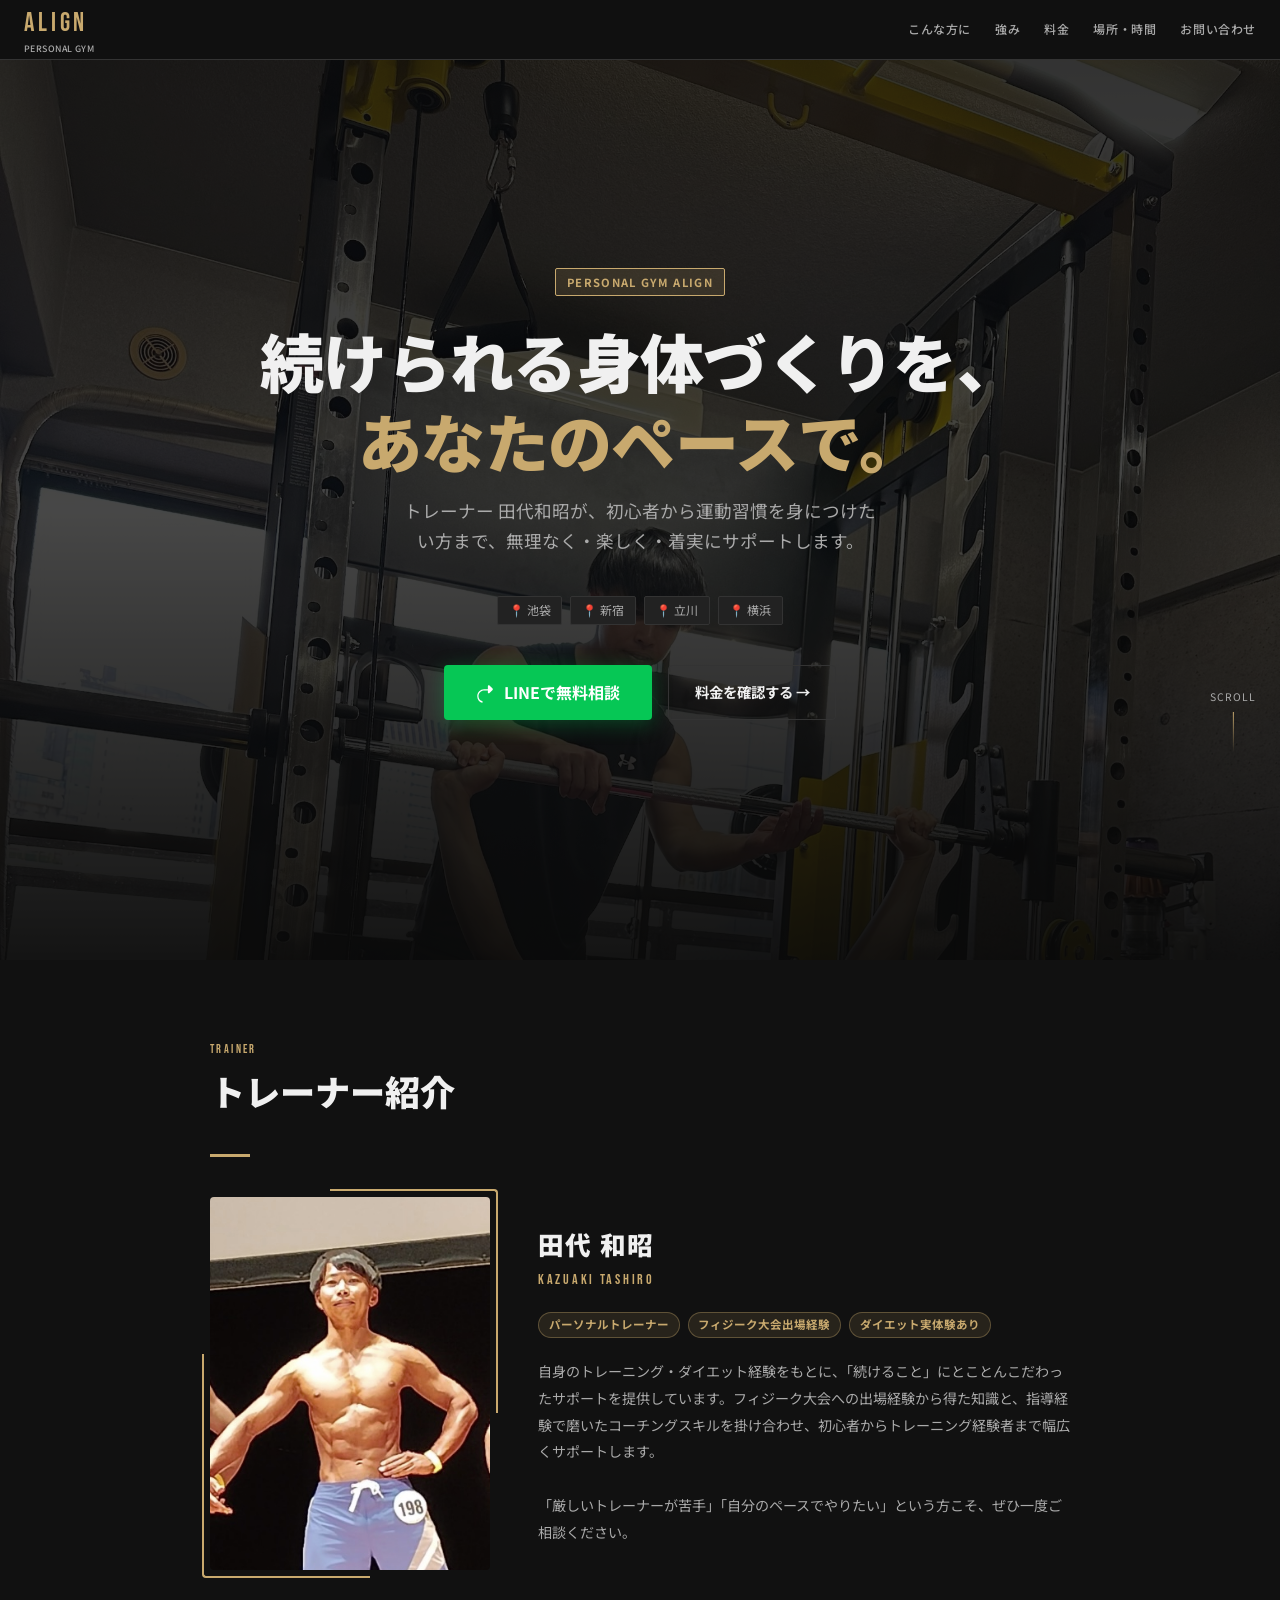
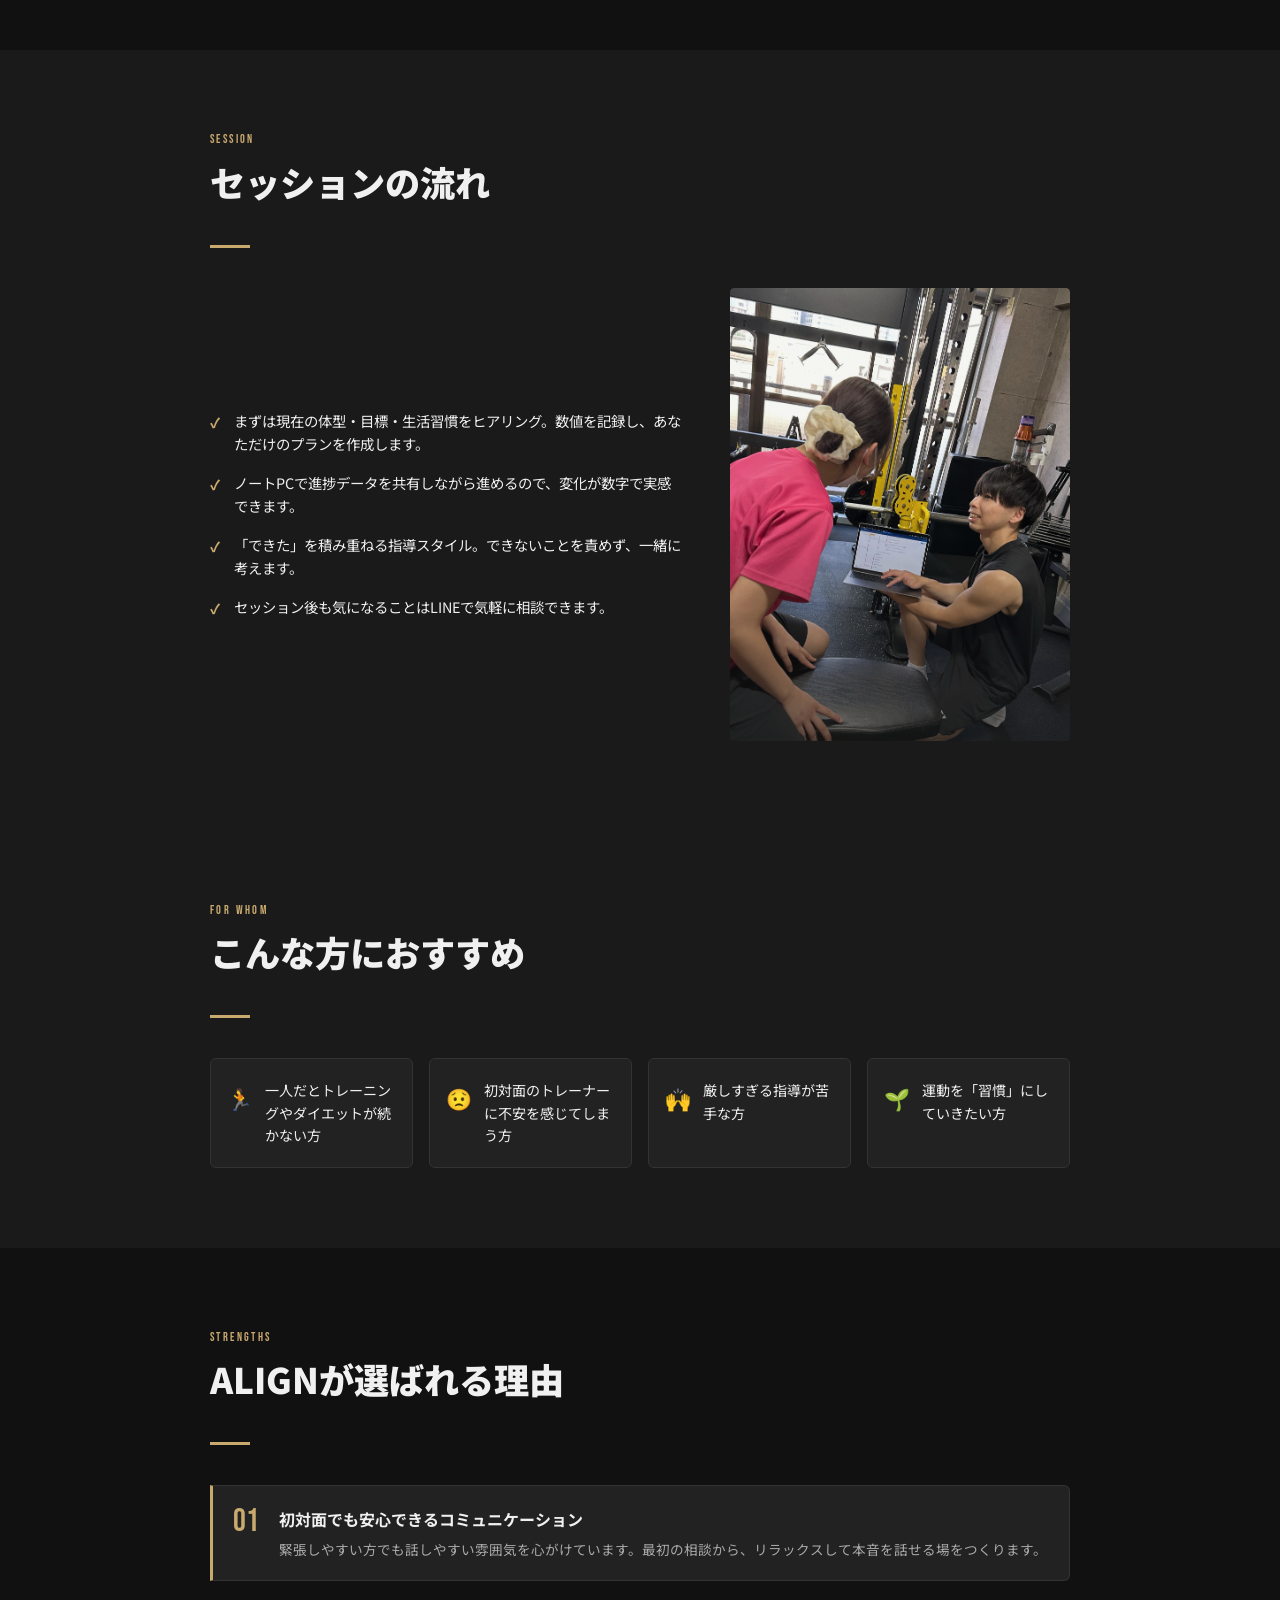
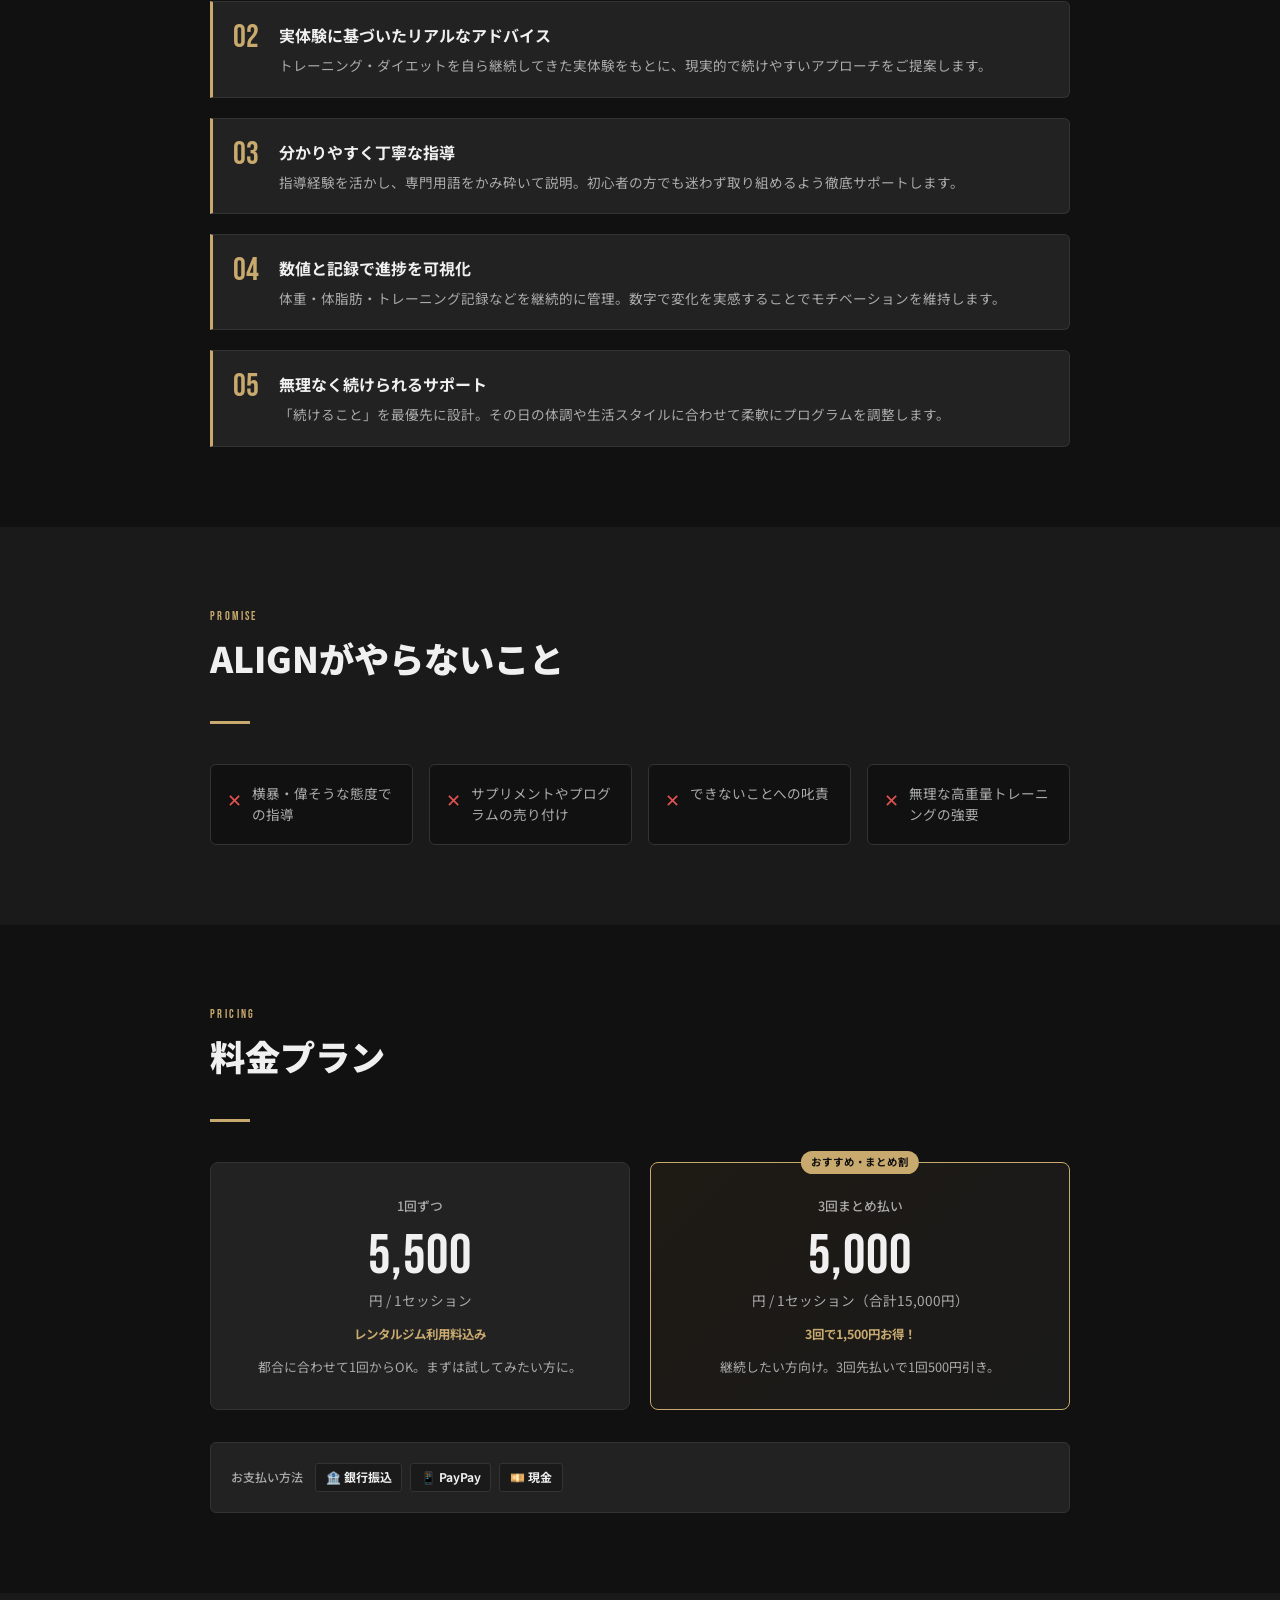
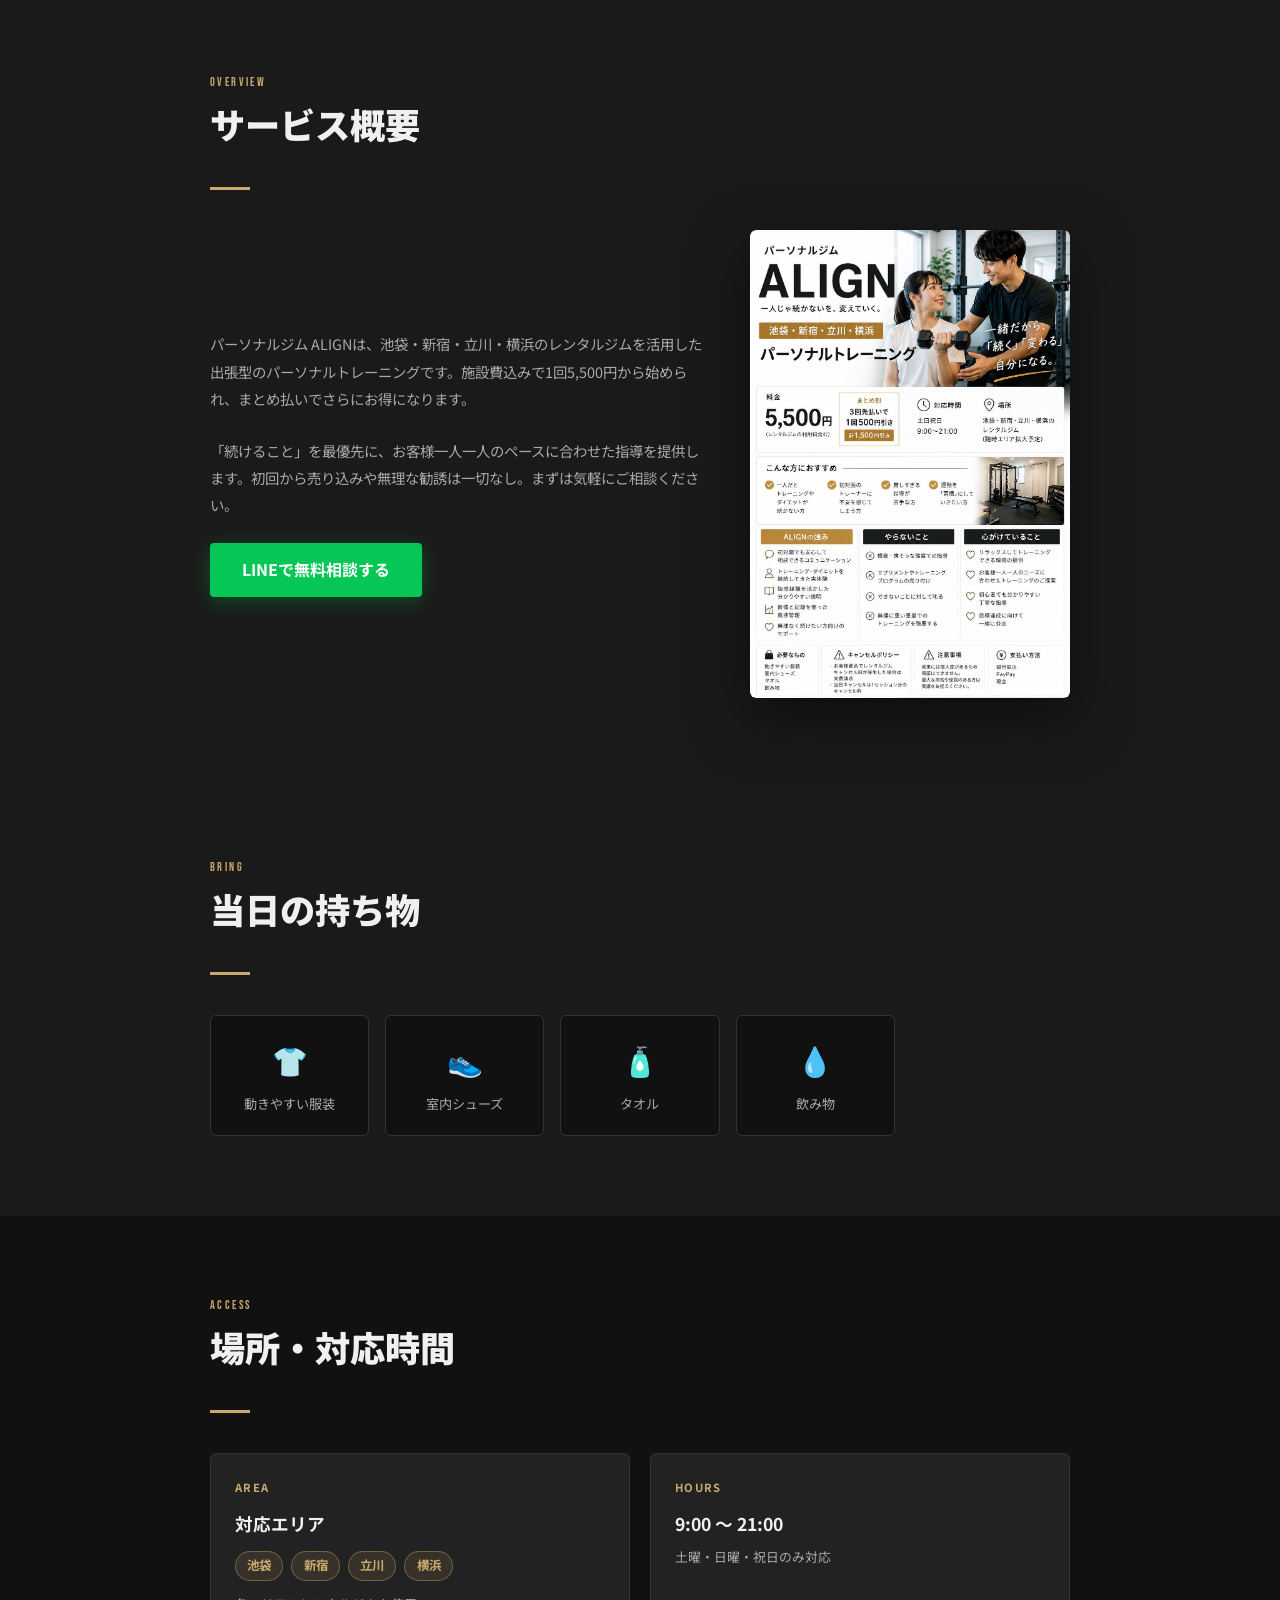
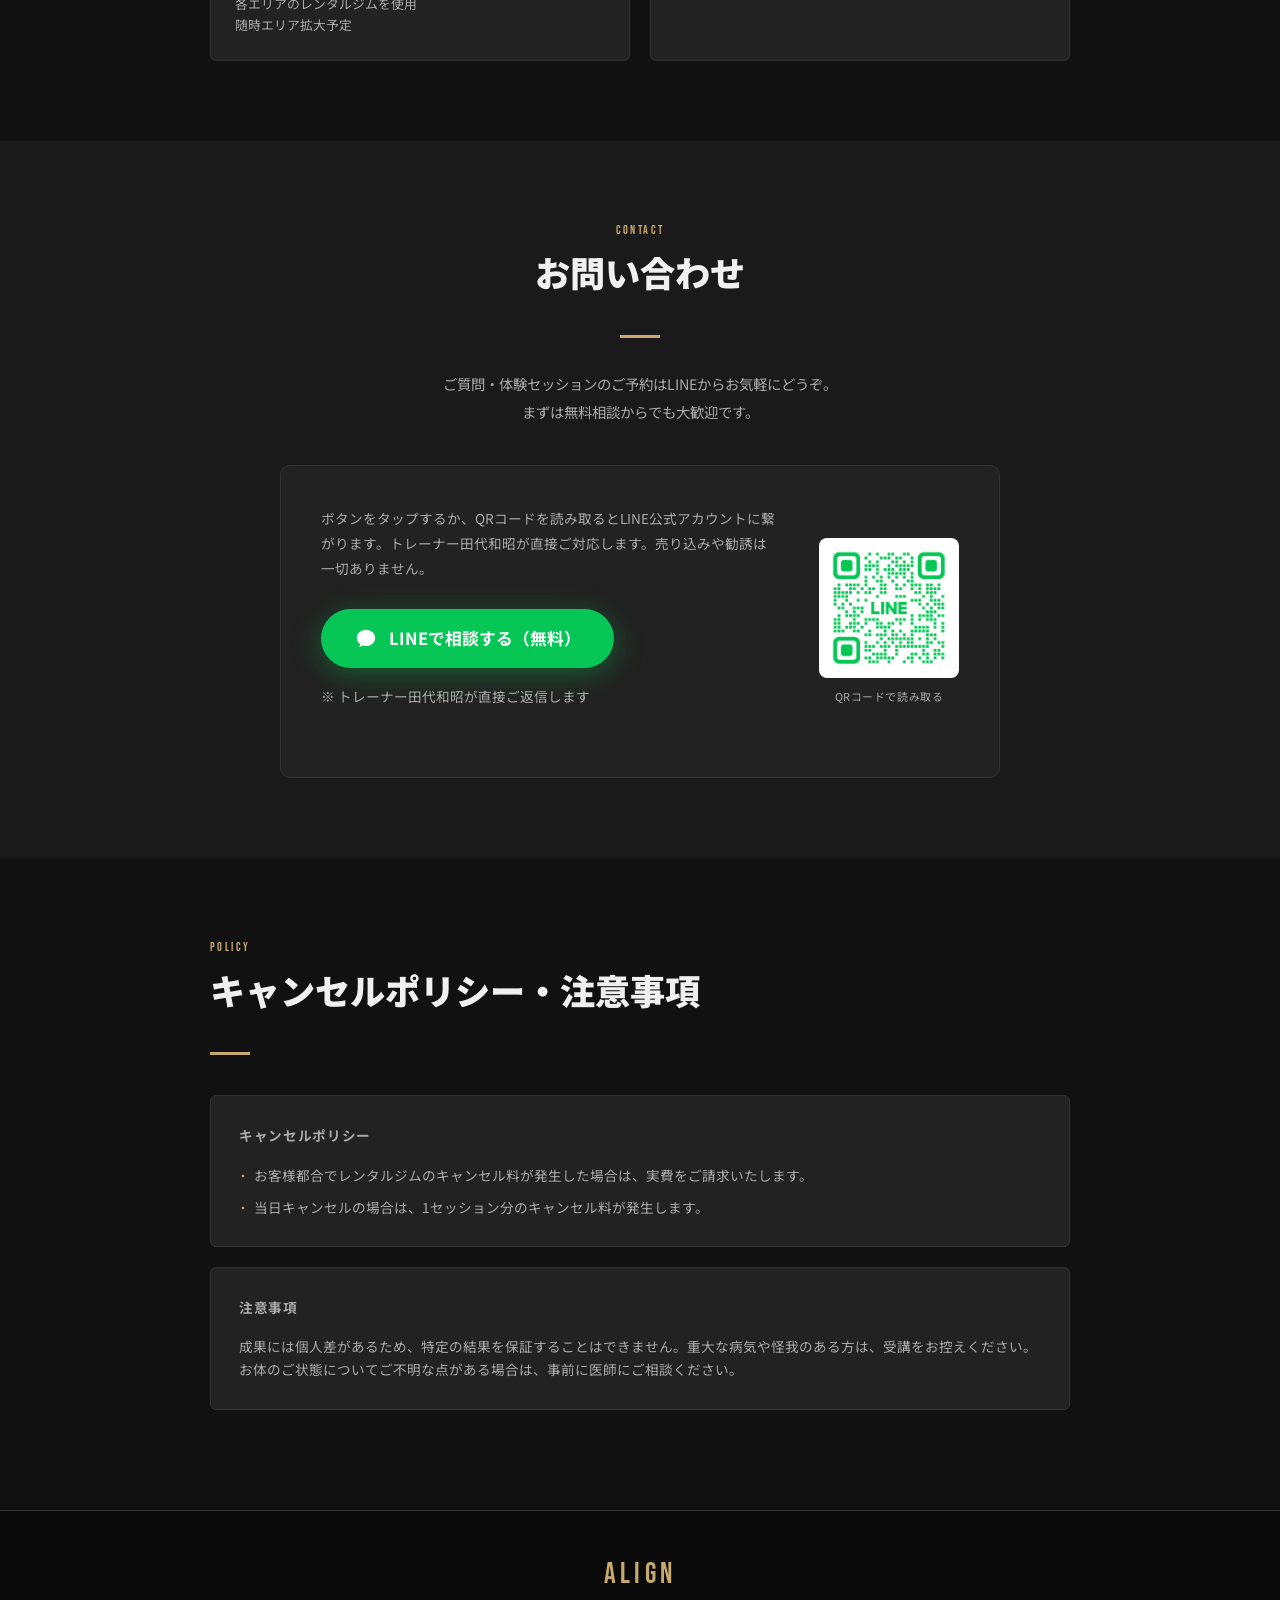
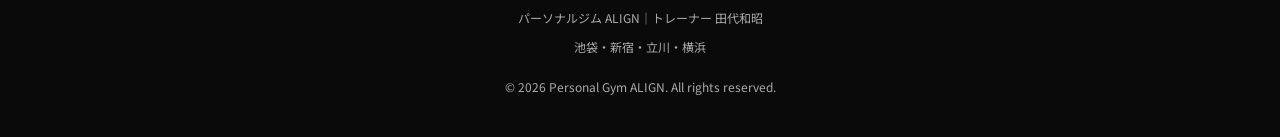
==== index.html @ e08c6493 "Rebuild as ALIGN personal gym homepage with photos and LINE integration - Replace HealthTracker app " ====
<!DOCTYPE html>
<html lang="ja">
<head>
  <meta charset="UTF-8">
  <meta name="viewport" content="width=device-width, initial-scale=1.0">
  <meta name="description" content="パーソナルジム ALIGN｜池袋・新宿・立川・横浜のパーソナルトレーニング。1回5,500円（レンタルジム利用料込み）。土日祝日9:00〜21:00対応。">
  <meta name="theme-color" content="#111111">
  <title>パーソナルジム ALIGN | 田代和昭 パーソナルトレーニング</title>
  <link rel="manifest" href="manifest.json">
  <link rel="apple-touch-icon" href="icon-192.png">
  <link rel="preconnect" href="https://fonts.googleapis.com">
  <link rel="preconnect" href="https://fonts.gstatic.com" crossorigin>
  <link href="https://fonts.googleapis.com/css2?family=Noto+Sans+JP:wght@400;500;700;900&family=Bebas+Neue&display=swap" rel="stylesheet">
  <style>
    *, *::before, *::after { box-sizing: border-box; margin: 0; padding: 0; }

    :root {
      --bg: #111111;
      --bg2: #1a1a1a;
      --bg3: #222222;
      --border: #333333;
      --accent: #c8a96e;
      --accent2: #e8c88e;
      --text: #f0f0f0;
      --text2: #aaaaaa;
      --red: #e05252;
    }

    html { scroll-behavior: smooth; }

    body {
      font-family: 'Noto Sans JP', sans-serif;
      background: var(--bg);
      color: var(--text);
      line-height: 1.7;
      overflow-x: hidden;
    }

    /* ── HEADER ── */
    header {
      position: sticky;
      top: 0;
      z-index: 100;
      background: rgba(17,17,17,0.95);
      backdrop-filter: blur(8px);
      border-bottom: 1px solid var(--border);
      padding: 0 1.5rem;
      display: flex;
      align-items: center;
      justify-content: space-between;
      height: 60px;
    }

    .logo {
      font-family: 'Bebas Neue', sans-serif;
      font-size: 1.6rem;
      letter-spacing: 0.15em;
      color: var(--accent);
    }

    .logo span {
      font-family: 'Noto Sans JP', sans-serif;
      font-size: 0.55rem;
      font-weight: 500;
      letter-spacing: 0.05em;
      color: var(--text2);
      display: block;
      margin-top: -4px;
    }

    nav { display: flex; gap: 1.5rem; }

    nav a {
      color: var(--text2);
      text-decoration: none;
      font-size: 0.75rem;
      font-weight: 500;
      letter-spacing: 0.05em;
      transition: color 0.2s;
    }

    nav a:hover { color: var(--accent); }

    @media (max-width: 600px) { nav { display: none; } }

    /* ── HERO ── */
    .hero {
      min-height: 100svh;
      display: flex;
      flex-direction: column;
      justify-content: center;
      align-items: center;
      text-align: center;
      padding: 6rem 1.5rem 4rem;
      position: relative;
      overflow: hidden;
      background-color: #0a0a0a;
    }

    .hero-bg {
      position: absolute;
      inset: 0;
      background-image: url('./画像素材/IMG_7895.JPG');
      background-size: cover;
      background-position: center 30%;
      opacity: 0.28;
      z-index: 0;
    }

    .hero-bg::after {
      content: '';
      position: absolute;
      inset: 0;
      background: linear-gradient(to bottom, rgba(10,10,10,0.4) 0%, rgba(10,10,10,0.1) 50%, rgba(10,10,10,0.85) 100%);
    }

    .hero > *:not(.hero-bg) { position: relative; z-index: 1; }

    .hero-badge {
      display: inline-block;
      background: rgba(200,169,110,0.15);
      border: 1px solid var(--accent);
      color: var(--accent);
      font-size: 0.7rem;
      font-weight: 700;
      letter-spacing: 0.12em;
      padding: 0.3em 1em;
      border-radius: 2px;
      margin-bottom: 1.5rem;
    }

    .hero h1 {
      font-size: clamp(2rem, 7vw, 4rem);
      font-weight: 900;
      line-height: 1.25;
      margin-bottom: 1rem;
      letter-spacing: -0.01em;
    }

    .hero h1 em {
      font-style: normal;
      color: var(--accent);
    }

    .hero-sub {
      font-size: clamp(0.9rem, 2.5vw, 1.1rem);
      color: var(--text2);
      max-width: 480px;
      margin-bottom: 2.5rem;
    }

    .area-tags {
      display: flex;
      flex-wrap: wrap;
      gap: 0.5rem;
      justify-content: center;
      margin-bottom: 2.5rem;
    }

    .area-tag {
      background: var(--bg3);
      border: 1px solid var(--border);
      color: var(--text2);
      font-size: 0.75rem;
      padding: 0.3em 0.9em;
      border-radius: 2px;
    }

    .cta-group {
      display: flex;
      flex-wrap: wrap;
      gap: 1rem;
      justify-content: center;
    }

    .btn-primary {
      display: inline-flex;
      align-items: center;
      gap: 0.5rem;
      background: #06C755;
      color: #fff;
      font-weight: 700;
      font-size: 1rem;
      padding: 0.85em 2em;
      border-radius: 4px;
      text-decoration: none;
      transition: opacity 0.2s, transform 0.15s;
      box-shadow: 0 4px 20px rgba(6,199,85,0.3);
    }

    .btn-primary:hover { opacity: 0.88; transform: translateY(-2px); }

    .btn-secondary {
      display: inline-flex;
      align-items: center;
      gap: 0.5rem;
      background: transparent;
      color: var(--text);
      font-weight: 700;
      font-size: 0.9rem;
      padding: 0.85em 1.8em;
      border-radius: 4px;
      text-decoration: none;
      border: 1px solid var(--border);
      transition: border-color 0.2s, color 0.2s;
    }

    .btn-secondary:hover { border-color: var(--accent); color: var(--accent); }

    .scroll-hint {
      position: absolute;
      bottom: 2rem;
      left: 50%;
      transform: translateX(-50%);
      display: flex;
      flex-direction: column;
      align-items: center;
      gap: 0.4rem;
      color: var(--text2);
      font-size: 0.65rem;
      letter-spacing: 0.1em;
      animation: bounce 2s infinite;
    }

    .scroll-hint::after {
      content: '';
      width: 1px;
      height: 40px;
      background: linear-gradient(to bottom, var(--accent), transparent);
    }

    @keyframes bounce {
      0%, 100% { transform: translateX(-50%) translateY(0); }
      50% { transform: translateX(-50%) translateY(6px); }
    }

    /* ── TRAINER ── */
    .trainer-section { background: var(--bg); }

    .trainer-inner {
      display: grid;
      grid-template-columns: 280px 1fr;
      gap: 3rem;
      align-items: center;
    }

    @media (max-width: 680px) {
      .trainer-inner { grid-template-columns: 1fr; gap: 2rem; }
    }

    .trainer-photo-wrap {
      position: relative;
      flex-shrink: 0;
    }

    .trainer-photo {
      width: 100%;
      aspect-ratio: 3/4;
      object-fit: cover;
      object-position: center top;
      border-radius: 4px;
      display: block;
      filter: grayscale(20%);
    }

    .trainer-photo-wrap::before {
      content: '';
      position: absolute;
      inset: -8px -8px auto auto;
      width: 60%;
      height: 60%;
      border-top: 2px solid var(--accent);
      border-right: 2px solid var(--accent);
      border-radius: 0 4px 0 0;
      z-index: 1;
      pointer-events: none;
    }

    .trainer-photo-wrap::after {
      content: '';
      position: absolute;
      inset: auto auto -8px -8px;
      width: 60%;
      height: 60%;
      border-bottom: 2px solid var(--accent);
      border-left: 2px solid var(--accent);
      border-radius: 0 0 0 4px;
      z-index: 1;
      pointer-events: none;
    }

    .trainer-name-block {
      margin-bottom: 1.25rem;
    }

    .trainer-name {
      font-size: 1.6rem;
      font-weight: 900;
      letter-spacing: 0.05em;
    }

    .trainer-name-en {
      font-family: 'Bebas Neue', sans-serif;
      font-size: 0.85rem;
      letter-spacing: 0.2em;
      color: var(--accent);
      margin-top: 0.2rem;
    }

    .trainer-tags {
      display: flex;
      flex-wrap: wrap;
      gap: 0.5rem;
      margin: 1rem 0 1.25rem;
    }

    .trainer-tag {
      background: rgba(200,169,110,0.12);
      border: 1px solid rgba(200,169,110,0.35);
      color: var(--accent);
      font-size: 0.72rem;
      font-weight: 700;
      padding: 0.2em 0.85em;
      border-radius: 20px;
    }

    .trainer-bio {
      font-size: 0.88rem;
      color: var(--text2);
      line-height: 1.9;
    }

    /* ── SERVICE SCENE ── */
    .service-scene { background: var(--bg2); }

    .scene-inner {
      display: grid;
      grid-template-columns: 1fr 340px;
      gap: 3rem;
      align-items: center;
    }

    @media (max-width: 680px) {
      .scene-inner { grid-template-columns: 1fr; }
      .scene-img-wrap { order: -1; }
    }

    .scene-img-wrap {
      position: relative;
      border-radius: 4px;
      overflow: hidden;
    }

    .scene-img {
      width: 100%;
      aspect-ratio: 3/4;
      object-fit: cover;
      object-position: center;
      display: block;
      border-radius: 4px;
      filter: grayscale(10%);
    }

    .scene-img-wrap::after {
      content: '';
      position: absolute;
      inset: 0;
      background: linear-gradient(to top, rgba(26,26,26,0.6) 0%, transparent 50%);
      pointer-events: none;
    }

    .scene-feature-list {
      list-style: none;
      display: flex;
      flex-direction: column;
      gap: 1rem;
    }

    .scene-feature-list li {
      display: flex;
      align-items: flex-start;
      gap: 0.85rem;
      font-size: 0.9rem;
      line-height: 1.6;
    }

    .scene-feature-list li::before {
      content: '✓';
      color: var(--accent);
      font-weight: 900;
      font-size: 0.85rem;
      margin-top: 3px;
      flex-shrink: 0;
    }

    /* ── SECTIONS ── */
    section { padding: 5rem 1.5rem; }

    .container { max-width: 860px; margin: 0 auto; }

    .section-label {
      font-family: 'Bebas Neue', sans-serif;
      font-size: 0.75rem;
      letter-spacing: 0.2em;
      color: var(--accent);
      margin-bottom: 0.5rem;
    }

    .section-title {
      font-size: clamp(1.5rem, 5vw, 2.2rem);
      font-weight: 900;
      margin-bottom: 2.5rem;
      line-height: 1.3;
    }

    .divider {
      width: 40px;
      height: 3px;
      background: var(--accent);
      margin: 0.75rem 0 2.5rem;
    }

    /* ── FOR WHOM ── */
    .for-whom { background: var(--bg2); }

    .card-grid {
      display: grid;
      grid-template-columns: repeat(auto-fill, minmax(200px, 1fr));
      gap: 1rem;
    }

    .card {
      background: var(--bg3);
      border: 1px solid var(--border);
      border-radius: 6px;
      padding: 1.25rem 1.25rem 1.25rem 1rem;
      display: flex;
      align-items: flex-start;
      gap: 0.75rem;
      transition: border-color 0.2s;
    }

    .card:hover { border-color: var(--accent); }

    .card-icon {
      font-size: 1.3rem;
      flex-shrink: 0;
      margin-top: 2px;
    }

    .card p {
      font-size: 0.88rem;
      line-height: 1.6;
      color: var(--text);
    }

    /* ── STRENGTHS ── */
    .strengths { background: var(--bg); }

    .strength-list {
      display: flex;
      flex-direction: column;
      gap: 1.25rem;
    }

    .strength-item {
      display: grid;
      grid-template-columns: auto 1fr;
      gap: 1rem 1.25rem;
      align-items: start;
      background: var(--bg3);
      border: 1px solid var(--border);
      border-left: 3px solid var(--accent);
      border-radius: 0 6px 6px 0;
      padding: 1.25rem;
    }

    .strength-num {
      font-family: 'Bebas Neue', sans-serif;
      font-size: 2rem;
      color: var(--accent);
      line-height: 1;
    }

    .strength-body h3 {
      font-size: 1rem;
      font-weight: 700;
      margin-bottom: 0.3rem;
    }

    .strength-body p {
      font-size: 0.85rem;
      color: var(--text2);
      line-height: 1.65;
    }

    /* ── NO LIST ── */
    .no-list-section { background: var(--bg2); }

    .no-grid {
      display: grid;
      grid-template-columns: repeat(auto-fill, minmax(200px, 1fr));
      gap: 1rem;
    }

    .no-card {
      background: var(--bg);
      border: 1px solid var(--border);
      border-radius: 6px;
      padding: 1.1rem 1.1rem 1.1rem 1rem;
      display: flex;
      align-items: flex-start;
      gap: 0.6rem;
    }

    .no-icon {
      color: var(--red);
      font-size: 1.1rem;
      flex-shrink: 0;
      margin-top: 2px;
    }

    .no-card p { font-size: 0.85rem; color: var(--text2); line-height: 1.6; }

    /* ── PRICING ── */
    .pricing { background: var(--bg); }

    .price-cards {
      display: grid;
      grid-template-columns: repeat(auto-fit, minmax(260px, 1fr));
      gap: 1.25rem;
    }

    .price-card {
      background: var(--bg3);
      border: 1px solid var(--border);
      border-radius: 8px;
      padding: 2rem 1.75rem;
      text-align: center;
      position: relative;
      transition: border-color 0.2s;
    }

    .price-card:hover { border-color: var(--accent); }

    .price-card.featured {
      border-color: var(--accent);
      background: linear-gradient(135deg, #1e1a14 0%, #1a1a1a 100%);
    }

    .price-badge {
      position: absolute;
      top: -12px;
      left: 50%;
      transform: translateX(-50%);
      background: var(--accent);
      color: #111;
      font-size: 0.65rem;
      font-weight: 700;
      letter-spacing: 0.08em;
      padding: 0.25em 1em;
      border-radius: 20px;
      white-space: nowrap;
    }

    .price-label {
      font-size: 0.8rem;
      color: var(--text2);
      margin-bottom: 0.75rem;
      font-weight: 500;
    }

    .price-amount {
      font-family: 'Bebas Neue', sans-serif;
      font-size: 3.5rem;
      color: var(--text);
      line-height: 1;
      letter-spacing: 0.02em;
    }

    .price-unit {
      font-size: 0.85rem;
      color: var(--text2);
      margin-top: 0.25rem;
    }

    .price-note {
      font-size: 0.78rem;
      color: var(--accent);
      margin-top: 0.75rem;
      font-weight: 700;
    }

    .price-desc {
      font-size: 0.8rem;
      color: var(--text2);
      margin-top: 0.75rem;
      line-height: 1.6;
    }

    .payment-methods {
      margin-top: 2rem;
      padding: 1.25rem;
      background: var(--bg3);
      border: 1px solid var(--border);
      border-radius: 6px;
      display: flex;
      align-items: center;
      gap: 0.75rem;
      flex-wrap: wrap;
    }

    .payment-label {
      font-size: 0.75rem;
      color: var(--text2);
      font-weight: 500;
    }

    .payment-tags {
      display: flex;
      gap: 0.5rem;
      flex-wrap: wrap;
    }

    .payment-tag {
      background: var(--bg2);
      border: 1px solid var(--border);
      color: var(--text);
      font-size: 0.75rem;
      font-weight: 700;
      padding: 0.25em 0.8em;
      border-radius: 3px;
    }

    /* ── ITEMS NEEDED ── */
    .items-section { background: var(--bg2); }

    .items-grid {
      display: grid;
      grid-template-columns: repeat(auto-fill, minmax(140px, 1fr));
      gap: 1rem;
    }

    .item-card {
      background: var(--bg);
      border: 1px solid var(--border);
      border-radius: 6px;
      padding: 1.25rem;
      text-align: center;
    }

    .item-emoji { font-size: 1.8rem; margin-bottom: 0.5rem; }

    .item-name { font-size: 0.82rem; color: var(--text2); }

    /* ── SCHEDULE ── */
    .schedule { background: var(--bg); }

    .info-grid {
      display: grid;
      grid-template-columns: repeat(auto-fit, minmax(240px, 1fr));
      gap: 1.25rem;
    }

    .info-card {
      background: var(--bg3);
      border: 1px solid var(--border);
      border-radius: 6px;
      padding: 1.5rem;
    }

    .info-card-label {
      font-size: 0.7rem;
      font-weight: 700;
      letter-spacing: 0.12em;
      color: var(--accent);
      margin-bottom: 0.75rem;
    }

    .info-card-value {
      font-size: 1.1rem;
      font-weight: 700;
      margin-bottom: 0.4rem;
    }

    .info-card-sub {
      font-size: 0.8rem;
      color: var(--text2);
    }

    .area-list {
      display: flex;
      flex-wrap: wrap;
      gap: 0.5rem;
      margin-top: 0.75rem;
    }

    .area-pill {
      background: rgba(200,169,110,0.12);
      border: 1px solid rgba(200,169,110,0.4);
      color: var(--accent);
      font-size: 0.78rem;
      font-weight: 700;
      padding: 0.25em 0.9em;
      border-radius: 20px;
    }

    /* ── CONTACT ── */
    .contact { background: var(--bg2); }

    .contact-inner {
      max-width: 720px;
      margin: 0 auto;
    }

    .contact-inner .section-label,
    .contact-inner .section-title { text-align: center; }

    .contact-inner .divider { margin: 0.75rem auto 2rem; }

    .contact-lead {
      text-align: center;
      color: var(--text2);
      font-size: 0.9rem;
      margin-bottom: 2.5rem;
      line-height: 1.9;
    }

    .contact-body {
      display: grid;
      grid-template-columns: 1fr auto;
      gap: 2.5rem;
      align-items: center;
      background: var(--bg3);
      border: 1px solid var(--border);
      border-radius: 10px;
      padding: 2.5rem;
    }

    @media (max-width: 600px) {
      .contact-body {
        grid-template-columns: 1fr;
        text-align: center;
      }
      .contact-body-left { display: flex; flex-direction: column; align-items: center; }
    }

    .contact-body-left p {
      color: var(--text2);
      font-size: 0.85rem;
      line-height: 1.85;
      margin-bottom: 1.75rem;
    }

    .line-btn {
      display: inline-flex;
      align-items: center;
      gap: 0.75rem;
      background: #06C755;
      color: #fff;
      font-weight: 700;
      font-size: 1.05rem;
      padding: 0.9em 2em;
      border-radius: 50px;
      text-decoration: none;
      transition: opacity 0.2s, transform 0.15s;
      box-shadow: 0 6px 28px rgba(6,199,85,0.35);
    }

    .line-btn:hover { opacity: 0.88; transform: translateY(-2px); }

    .line-btn svg { width: 22px; height: 22px; fill: #fff; flex-shrink: 0; }

    .contact-note {
      margin-top: 1rem;
      font-size: 0.75rem;
      color: var(--text2);
    }

    .qr-wrap {
      display: flex;
      flex-direction: column;
      align-items: center;
      gap: 0.6rem;
      flex-shrink: 0;
    }

    .qr-img {
      width: 140px;
      height: 140px;
      object-fit: contain;
      background: #fff;
      border-radius: 8px;
      padding: 8px;
      display: block;
    }

    .qr-label {
      font-size: 0.68rem;
      color: var(--text2);
      letter-spacing: 0.05em;
      text-align: center;
    }

    /* ── POLICY ── */
    .policy { background: var(--bg); }

    .policy-block {
      background: var(--bg3);
      border: 1px solid var(--border);
      border-radius: 6px;
      padding: 1.75rem;
      margin-bottom: 1.25rem;
    }

    .policy-title {
      font-size: 0.85rem;
      font-weight: 700;
      color: var(--accent);
      margin-bottom: 1rem;
      letter-spacing: 0.05em;
    }

    .policy-block ul {
      list-style: none;
      display: flex;
      flex-direction: column;
      gap: 0.6rem;
    }

    .policy-block li {
      font-size: 0.85rem;
      color: var(--text2);
      padding-left: 1.1em;
      position: relative;
      line-height: 1.65;
    }

    .policy-block li::before {
      content: '·';
      position: absolute;
      left: 0;
      color: var(--accent);
      font-weight: 700;
    }

    .policy-block p {
      font-size: 0.85rem;
      color: var(--text2);
      line-height: 1.7;
    }

    /* ── FLYER ── */
    .flyer-section { background: var(--bg2); }

    .flyer-inner {
      display: grid;
      grid-template-columns: 1fr 320px;
      gap: 3rem;
      align-items: center;
    }

    @media (max-width: 680px) {
      .flyer-inner { grid-template-columns: 1fr; }
    }

    .flyer-text p {
      font-size: 0.9rem;
      color: var(--text2);
      line-height: 1.9;
      margin-bottom: 1.5rem;
    }

    .flyer-img-wrap {
      position: relative;
      border-radius: 6px;
      overflow: hidden;
      box-shadow: 0 20px 60px rgba(0,0,0,0.5);
    }

    .flyer-img-wrap::before {
      content: '';
      position: absolute;
      inset: -1px;
      border-radius: 6px;
      border: 1px solid rgba(200,169,110,0.3);
      z-index: 1;
      pointer-events: none;
    }

    .flyer-img {
      width: 100%;
      display: block;
      border-radius: 6px;
    }

    /* ── FOOTER ── */
    footer {
      background: #0a0a0a;
      border-top: 1px solid var(--border);
      padding: 2.5rem 1.5rem;
      text-align: center;
    }

    .footer-logo {
      font-family: 'Bebas Neue', sans-serif;
      font-size: 1.8rem;
      letter-spacing: 0.15em;
      color: var(--accent);
      margin-bottom: 0.5rem;
    }

    footer p {
      font-size: 0.75rem;
      color: var(--text2);
      margin-top: 0.5rem;
    }
  </style>
</head>
<body>

<!-- HEADER -->
<header>
  <div class="logo">
    ALIGN
    <span>PERSONAL GYM</span>
  </div>
  <nav>
    <a href="#for-whom">こんな方に</a>
    <a href="#strengths">強み</a>
    <a href="#pricing">料金</a>
    <a href="#schedule">場所・時間</a>
    <a href="#contact">お問い合わせ</a>
  </nav>
</header>

<!-- HERO -->
<section class="hero">
  <div class="hero-bg"></div>
  <p class="hero-badge">PERSONAL GYM ALIGN</p>
  <h1>
    続けられる身体づくりを、<br>
    <em>あなたのペースで。</em>
  </h1>
  <p class="hero-sub">
    トレーナー 田代和昭が、初心者から運動習慣を身につけたい方まで、無理なく・楽しく・着実にサポートします。
  </p>
  <div class="area-tags">
    <span class="area-tag">📍 池袋</span>
    <span class="area-tag">📍 新宿</span>
    <span class="area-tag">📍 立川</span>
    <span class="area-tag">📍 横浜</span>
  </div>
  <div class="cta-group">
    <a href="#contact" class="btn-primary">
      <svg xmlns="http://www.w3.org/2000/svg" width="20" height="20" viewBox="0 0 448 512" fill="currentColor"><path d="M272 160h-96C78.8 160 0 238.8 0 336c0 79.5 51.7 147.2 123.3 171.4 5.8 1.8 11.7-2.2 11.7-8.3v-30.8c0-4.8-3.6-9-8.4-9.6C73.6 452.2 32 398.1 32 336c0-79.4 64.6-144 144-144h96v48c0 21.4 25.9 32 41 17l80-80c9.4-9.4 9.4-24.6 0-33.9l-80-80C298.1 48.1 272 58.6 272 80v80z"/></svg>
      LINEで無料相談
    </a>
    <a href="#pricing" class="btn-secondary">料金を確認する →</a>
  </div>
  <div class="scroll-hint">SCROLL</div>
</section>

<!-- TRAINER -->
<section class="trainer-section" id="trainer">
  <div class="container">
    <p class="section-label">TRAINER</p>
    <h2 class="section-title">トレーナー紹介</h2>
    <div class="divider"></div>
    <div class="trainer-inner">
      <div class="trainer-photo-wrap">
        <img class="trainer-photo" src="./画像素材/IMG_5187.jpg" alt="トレーナー田代和昭" loading="lazy">
      </div>
      <div class="trainer-text">
        <div class="trainer-name-block">
          <p class="trainer-name">田代 和昭</p>
          <p class="trainer-name-en">KAZUAKI TASHIRO</p>
        </div>
        <div class="trainer-tags">
          <span class="trainer-tag">パーソナルトレーナー</span>
          <span class="trainer-tag">フィジーク大会出場経験</span>
          <span class="trainer-tag">ダイエット実体験あり</span>
        </div>
        <p class="trainer-bio">
          自身のトレーニング・ダイエット経験をもとに、「続けること」にとことんこだわったサポートを提供しています。フィジーク大会への出場経験から得た知識と、指導経験で磨いたコーチングスキルを掛け合わせ、初心者からトレーニング経験者まで幅広くサポートします。<br><br>
          「厳しいトレーナーが苦手」「自分のペースでやりたい」という方こそ、ぜひ一度ご相談ください。
        </p>
      </div>
    </div>
  </div>
</section>

<!-- SERVICE SCENE -->
<section class="service-scene">
  <div class="container">
    <p class="section-label">SESSION</p>
    <h2 class="section-title">セッションの流れ</h2>
    <div class="divider"></div>
    <div class="scene-inner">
      <div class="scene-text">
        <ul class="scene-feature-list">
          <li>まずは現在の体型・目標・生活習慣をヒアリング。数値を記録し、あなただけのプランを作成します。</li>
          <li>ノートPCで進捗データを共有しながら進めるので、変化が数字で実感できます。</li>
          <li>「できた」を積み重ねる指導スタイル。できないことを責めず、一緒に考えます。</li>
          <li>セッション後も気になることはLINEで気軽に相談できます。</li>
        </ul>
      </div>
      <div class="scene-img-wrap">
        <img class="scene-img" src="./画像素材/IMG_7894.JPG" alt="カウンセリングの様子" loading="lazy">
      </div>
    </div>
  </div>
</section>

<!-- FOR WHOM -->
<section class="for-whom" id="for-whom">
  <div class="container">
    <p class="section-label">FOR WHOM</p>
    <h2 class="section-title">こんな方におすすめ</h2>
    <div class="divider"></div>
    <div class="card-grid">
      <div class="card">
        <span class="card-icon">🏃</span>
        <p>一人だとトレーニングやダイエットが続かない方</p>
      </div>
      <div class="card">
        <span class="card-icon">😟</span>
        <p>初対面のトレーナーに不安を感じてしまう方</p>
      </div>
      <div class="card">
        <span class="card-icon">🙌</span>
        <p>厳しすぎる指導が苦手な方</p>
      </div>
      <div class="card">
        <span class="card-icon">🌱</span>
        <p>運動を「習慣」にしていきたい方</p>
      </div>
    </div>
  </div>
</section>

<!-- STRENGTHS -->
<section class="strengths" id="strengths">
  <div class="container">
    <p class="section-label">STRENGTHS</p>
    <h2 class="section-title">ALIGNが選ばれる理由</h2>
    <div class="divider"></div>
    <div class="strength-list">
      <div class="strength-item">
        <div class="strength-num">01</div>
        <div class="strength-body">
          <h3>初対面でも安心できるコミュニケーション</h3>
          <p>緊張しやすい方でも話しやすい雰囲気を心がけています。最初の相談から、リラックスして本音を話せる場をつくります。</p>
        </div>
      </div>
      <div class="strength-item">
        <div class="strength-num">02</div>
        <div class="strength-body">
          <h3>実体験に基づいたリアルなアドバイス</h3>
          <p>トレーニング・ダイエットを自ら継続してきた実体験をもとに、現実的で続けやすいアプローチをご提案します。</p>
        </div>
      </div>
      <div class="strength-item">
        <div class="strength-num">03</div>
        <div class="strength-body">
          <h3>分かりやすく丁寧な指導</h3>
          <p>指導経験を活かし、専門用語をかみ砕いて説明。初心者の方でも迷わず取り組めるよう徹底サポートします。</p>
        </div>
      </div>
      <div class="strength-item">
        <div class="strength-num">04</div>
        <div class="strength-body">
          <h3>数値と記録で進捗を可視化</h3>
          <p>体重・体脂肪・トレーニング記録などを継続的に管理。数字で変化を実感することでモチベーションを維持します。</p>
        </div>
      </div>
      <div class="strength-item">
        <div class="strength-num">05</div>
        <div class="strength-body">
          <h3>無理なく続けられるサポート</h3>
          <p>「続けること」を最優先に設計。その日の体調や生活スタイルに合わせて柔軟にプログラムを調整します。</p>
        </div>
      </div>
    </div>
  </div>
</section>

<!-- WHAT WE DON'T DO -->
<section class="no-list-section">
  <div class="container">
    <p class="section-label">PROMISE</p>
    <h2 class="section-title">ALIGNがやらないこと</h2>
    <div class="divider"></div>
    <div class="no-grid">
      <div class="no-card">
        <span class="no-icon">✕</span>
        <p>横暴・偉そうな態度での指導</p>
      </div>
      <div class="no-card">
        <span class="no-icon">✕</span>
        <p>サプリメントやプログラムの売り付け</p>
      </div>
      <div class="no-card">
        <span class="no-icon">✕</span>
        <p>できないことへの叱責</p>
      </div>
      <div class="no-card">
        <span class="no-icon">✕</span>
        <p>無理な高重量トレーニングの強要</p>
      </div>
    </div>
  </div>
</section>

<!-- PRICING -->
<section class="pricing" id="pricing">
  <div class="container">
    <p class="section-label">PRICING</p>
    <h2 class="section-title">料金プラン</h2>
    <div class="divider"></div>
    <div class="price-cards">
      <div class="price-card">
        <p class="price-label">1回ずつ</p>
        <div class="price-amount">5,500</div>
        <p class="price-unit">円 / 1セッション</p>
        <p class="price-note">レンタルジム利用料込み</p>
        <p class="price-desc">都合に合わせて1回からOK。まずは試してみたい方に。</p>
      </div>
      <div class="price-card featured">
        <span class="price-badge">おすすめ・まとめ割</span>
        <p class="price-label">3回まとめ払い</p>
        <div class="price-amount">5,000</div>
        <p class="price-unit">円 / 1セッション（合計15,000円）</p>
        <p class="price-note">3回で1,500円お得！</p>
        <p class="price-desc">継続したい方向け。3回先払いで1回500円引き。</p>
      </div>
    </div>
    <div class="payment-methods">
      <span class="payment-label">お支払い方法</span>
      <div class="payment-tags">
        <span class="payment-tag">🏦 銀行振込</span>
        <span class="payment-tag">📱 PayPay</span>
        <span class="payment-tag">💴 現金</span>
      </div>
    </div>
  </div>
</section>

<!-- FLYER -->
<section class="flyer-section">
  <div class="container">
    <p class="section-label">OVERVIEW</p>
    <h2 class="section-title">サービス概要</h2>
    <div class="divider"></div>
    <div class="flyer-inner">
      <div class="flyer-text">
        <p>
          パーソナルジム ALIGNは、池袋・新宿・立川・横浜のレンタルジムを活用した出張型のパーソナルトレーニングです。施設費込みで1回5,500円から始められ、まとめ払いでさらにお得になります。
        </p>
        <p>
          「続けること」を最優先に、お客様一人一人のペースに合わせた指導を提供します。初回から売り込みや無理な勧誘は一切なし。まずは気軽にご相談ください。
        </p>
        <a href="#contact" class="btn-primary" style="display:inline-flex;">LINEで無料相談する</a>
      </div>
      <div class="flyer-img-wrap">
        <img class="flyer-img" src="./画像素材/AC1D7CBE-03A9-4C0E-925E-FA47C1B73EA4.jpg" alt="パーソナルジム ALIGN サービス案内" loading="lazy">
      </div>
    </div>
  </div>
</section>

<!-- ITEMS NEEDED -->
<section class="items-section">
  <div class="container">
    <p class="section-label">BRING</p>
    <h2 class="section-title">当日の持ち物</h2>
    <div class="divider"></div>
    <div class="items-grid">
      <div class="item-card">
        <div class="item-emoji">👕</div>
        <div class="item-name">動きやすい服装</div>
      </div>
      <div class="item-card">
        <div class="item-emoji">👟</div>
        <div class="item-name">室内シューズ</div>
      </div>
      <div class="item-card">
        <div class="item-emoji">🧴</div>
        <div class="item-name">タオル</div>
      </div>
      <div class="item-card">
        <div class="item-emoji">💧</div>
        <div class="item-name">飲み物</div>
      </div>
    </div>
  </div>
</section>

<!-- SCHEDULE -->
<section class="schedule" id="schedule">
  <div class="container">
    <p class="section-label">ACCESS</p>
    <h2 class="section-title">場所・対応時間</h2>
    <div class="divider"></div>
    <div class="info-grid">
      <div class="info-card">
        <p class="info-card-label">AREA</p>
        <p class="info-card-value">対応エリア</p>
        <div class="area-list">
          <span class="area-pill">池袋</span>
          <span class="area-pill">新宿</span>
          <span class="area-pill">立川</span>
          <span class="area-pill">横浜</span>
        </div>
        <p class="info-card-sub" style="margin-top:0.75rem;">各エリアのレンタルジムを使用<br>随時エリア拡大予定</p>
      </div>
      <div class="info-card">
        <p class="info-card-label">HOURS</p>
        <p class="info-card-value">9:00 〜 21:00</p>
        <p class="info-card-sub">土曜・日曜・祝日のみ対応</p>
      </div>
    </div>
  </div>
</section>

<!-- CONTACT -->
<section class="contact" id="contact">
  <div class="container">
    <div class="contact-inner">
      <p class="section-label">CONTACT</p>
      <h2 class="section-title">お問い合わせ</h2>
      <div class="divider"></div>
      <p class="contact-lead">
        ご質問・体験セッションのご予約はLINEからお気軽にどうぞ。<br>
        まずは無料相談からでも大歓迎です。
      </p>
      <div class="contact-body">
        <div class="contact-body-left">
          <p>
            ボタンをタップするか、QRコードを読み取るとLINE公式アカウントに繋がります。トレーナー田代和昭が直接ご対応します。売り込みや勧誘は一切ありません。
          </p>
          <a href="https://lin.ee/UConMyr" class="line-btn" target="_blank" rel="noopener noreferrer">
            <svg xmlns="http://www.w3.org/2000/svg" viewBox="0 0 48 48">
              <path d="M24 4C12.95 4 4 11.88 4 21.6c0 5.35 2.84 10.12 7.28 13.34L9.5 42l7.3-3.64C18.7 38.9 21.3 39.2 24 39.2c11.05 0 20-7.88 20-17.6S35.05 4 24 4z"/>
            </svg>
            LINEで相談する（無料）
          </a>
          <p class="contact-note">※ トレーナー田代和昭が直接ご返信します</p>
        </div>
        <div class="qr-wrap">
          <img class="qr-img" src="./画像素材/line-qr.png.PNG" alt="LINE公式アカウント QRコード">
          <p class="qr-label">QRコードで読み取る</p>
        </div>
      </div>
    </div>
  </div>
</section>

<!-- POLICY -->
<section class="policy" id="policy">
  <div class="container">
    <p class="section-label">POLICY</p>
    <h2 class="section-title">キャンセルポリシー・注意事項</h2>
    <div class="divider"></div>

    <div class="policy-block">
      <p class="policy-title">キャンセルポリシー</p>
      <ul>
        <li>お客様都合でレンタルジムのキャンセル料が発生した場合は、実費をご請求いたします。</li>
        <li>当日キャンセルの場合は、1セッション分のキャンセル料が発生します。</li>
      </ul>
    </div>

    <div class="policy-block">
      <p class="policy-title">注意事項</p>
      <p>成果には個人差があるため、特定の結果を保証することはできません。重大な病気や怪我のある方は、受講をお控えください。お体のご状態についてご不明な点がある場合は、事前に医師にご相談ください。</p>
    </div>
  </div>
</section>

<!-- FOOTER -->
<footer>
  <div class="footer-logo">ALIGN</div>
  <p>パーソナルジム ALIGN｜トレーナー 田代和昭</p>
  <p>池袋・新宿・立川・横浜</p>
  <p style="margin-top:1.25rem;">© 2026 Personal Gym ALIGN. All rights reserved.</p>
</footer>

<script>
  if ('serviceWorker' in navigator) {
    navigator.serviceWorker.register('./sw.js');
  }
</script>
</body>
</html>
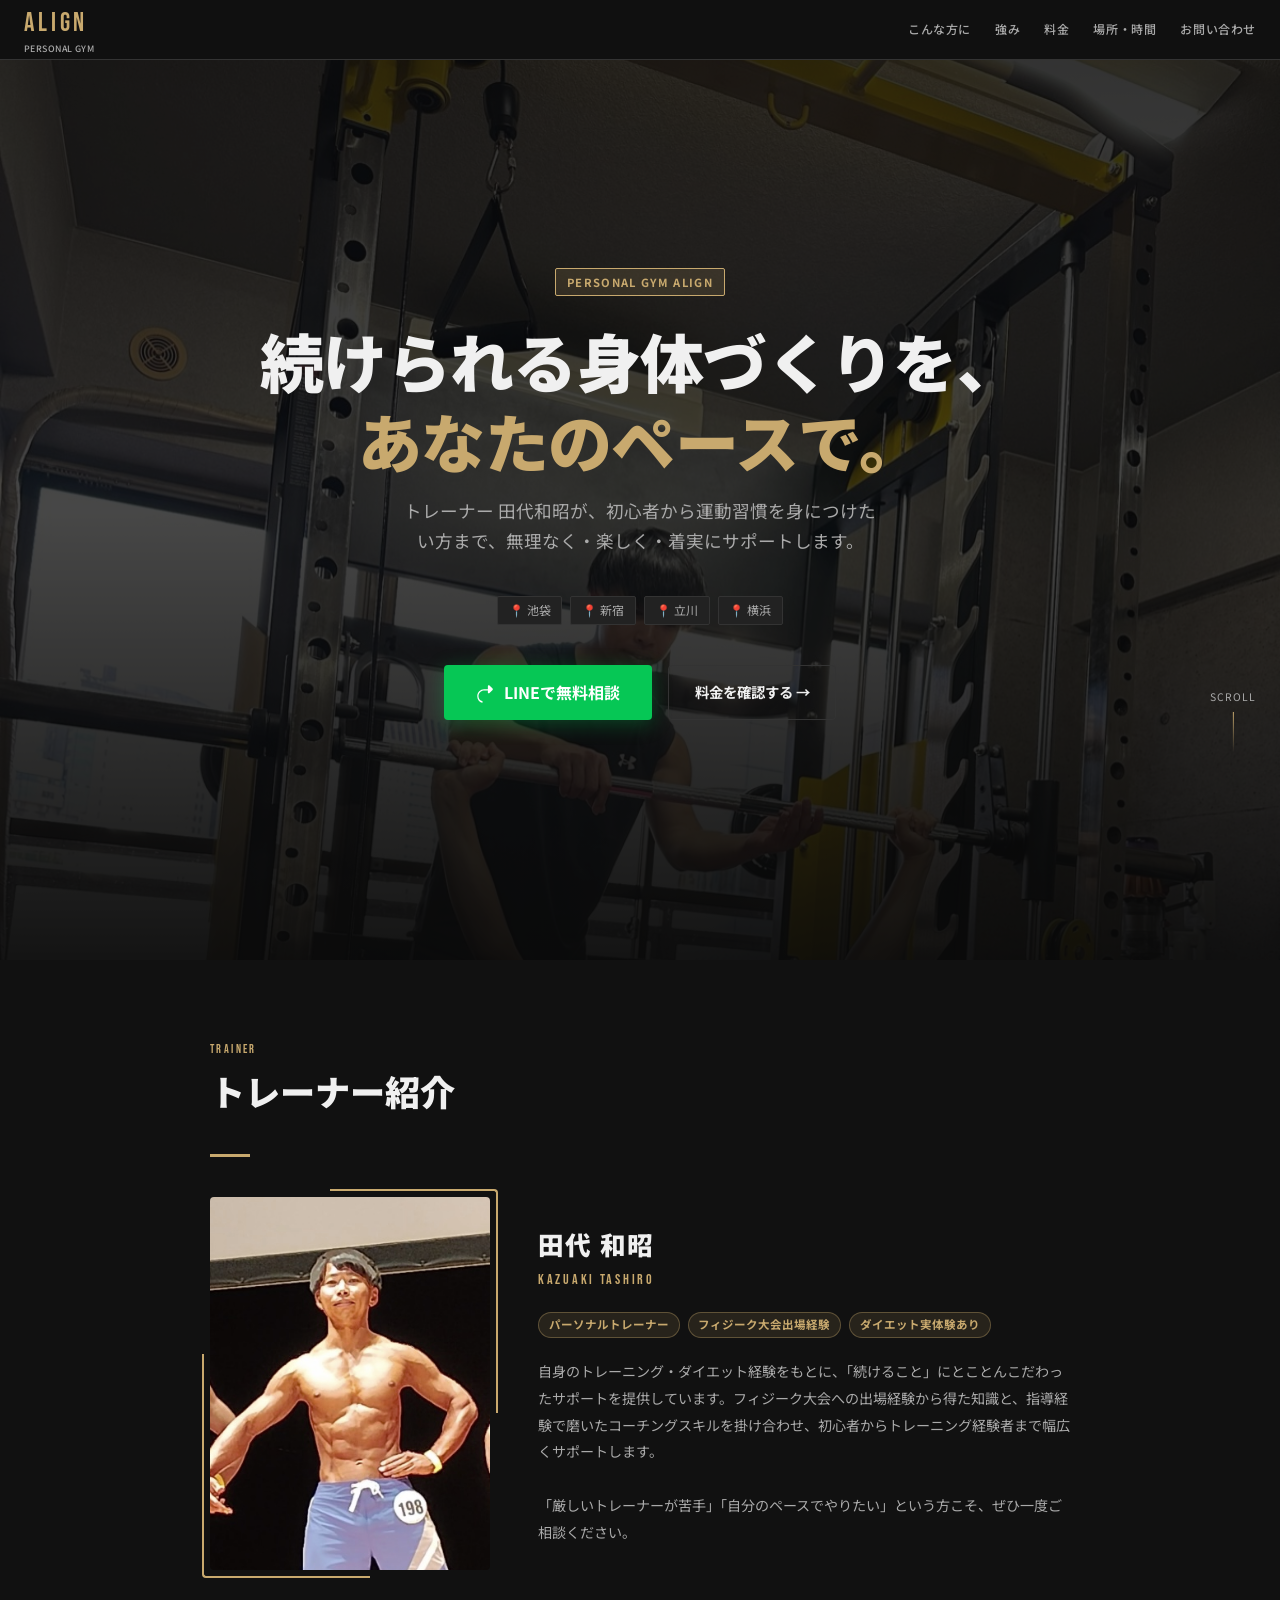
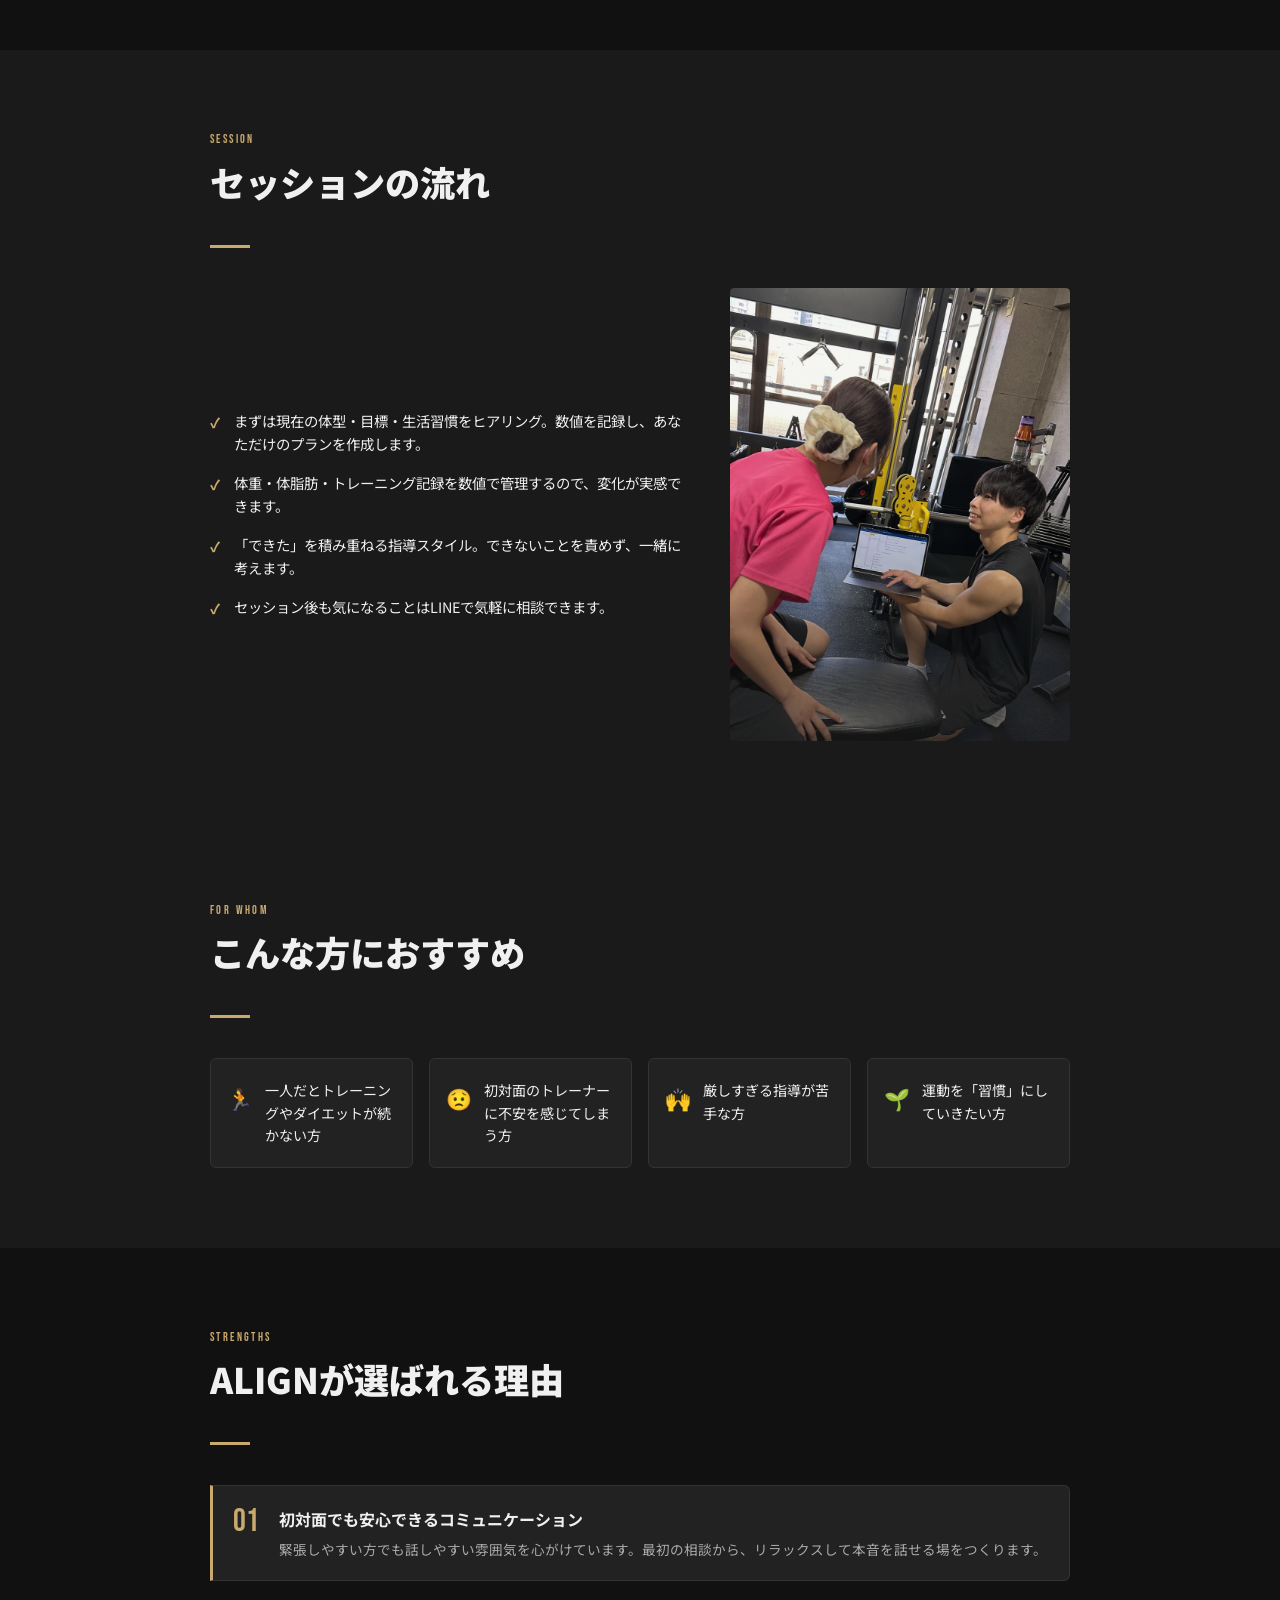
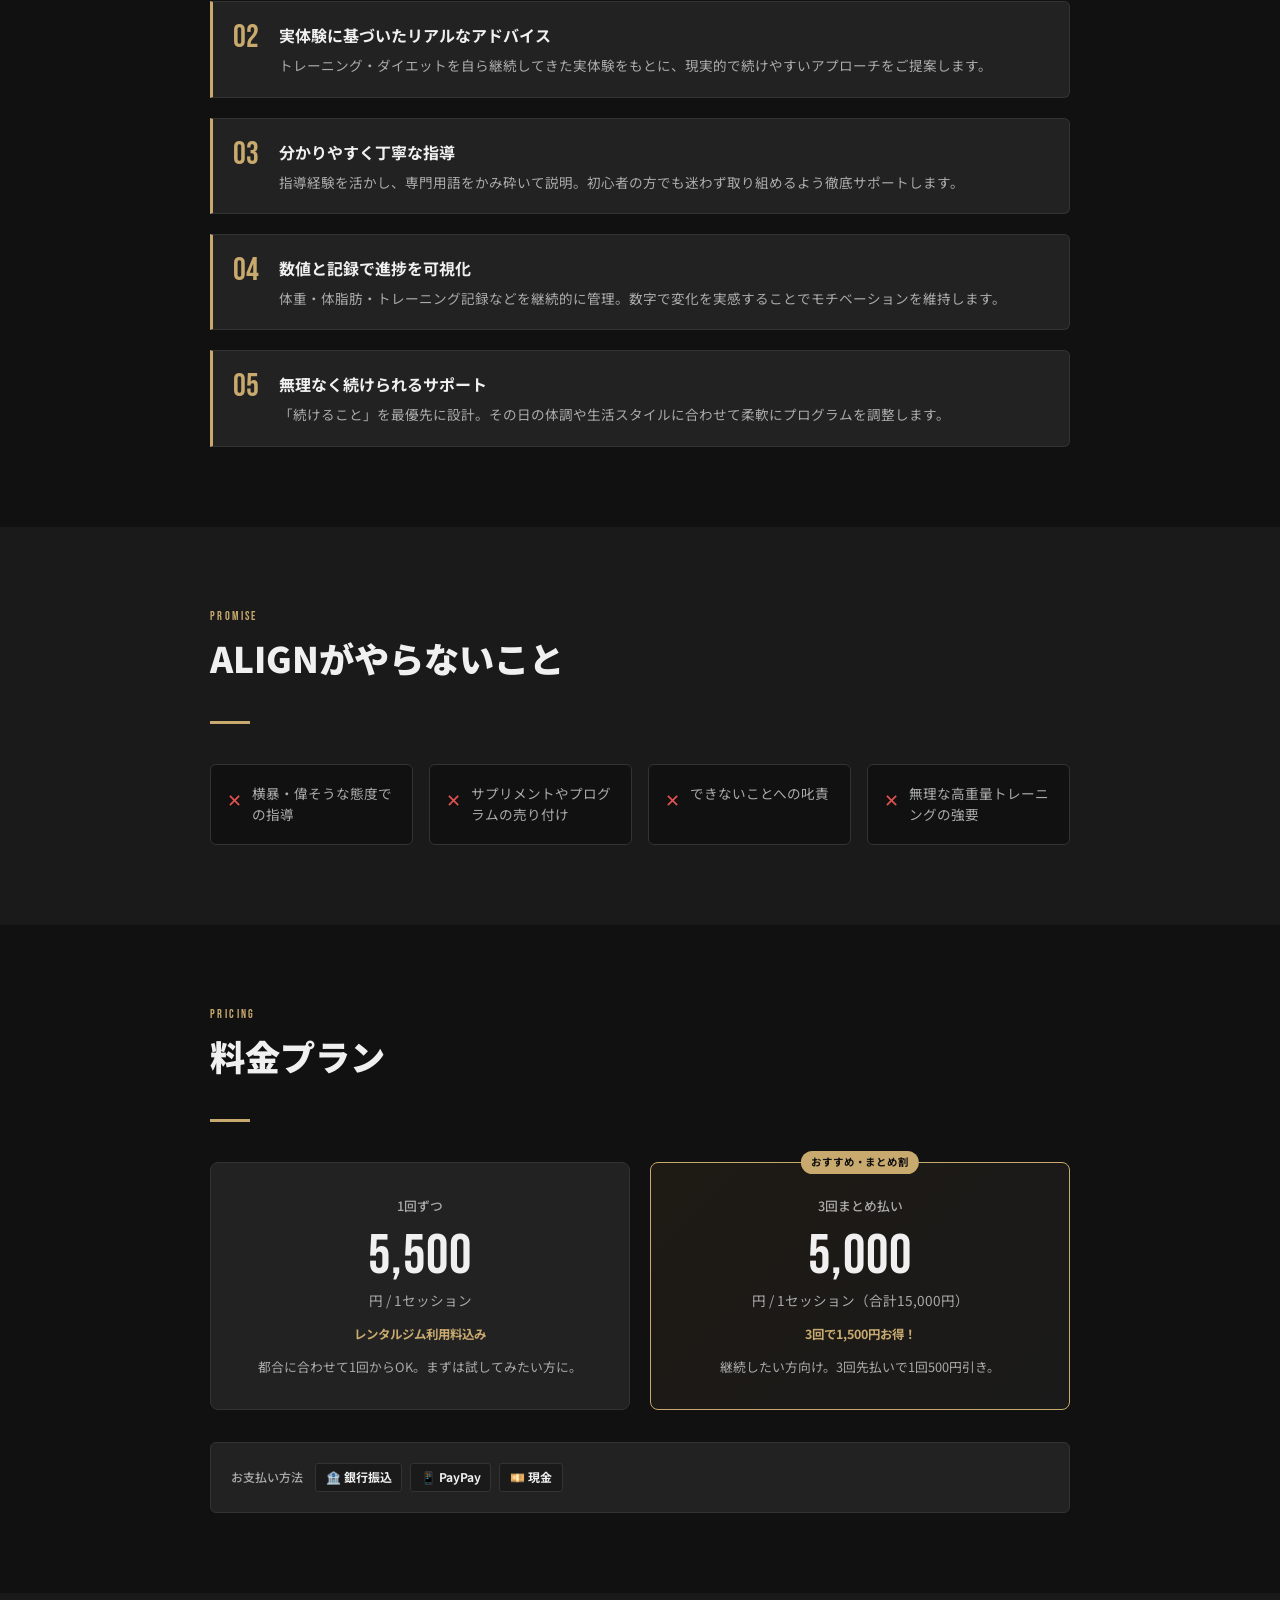
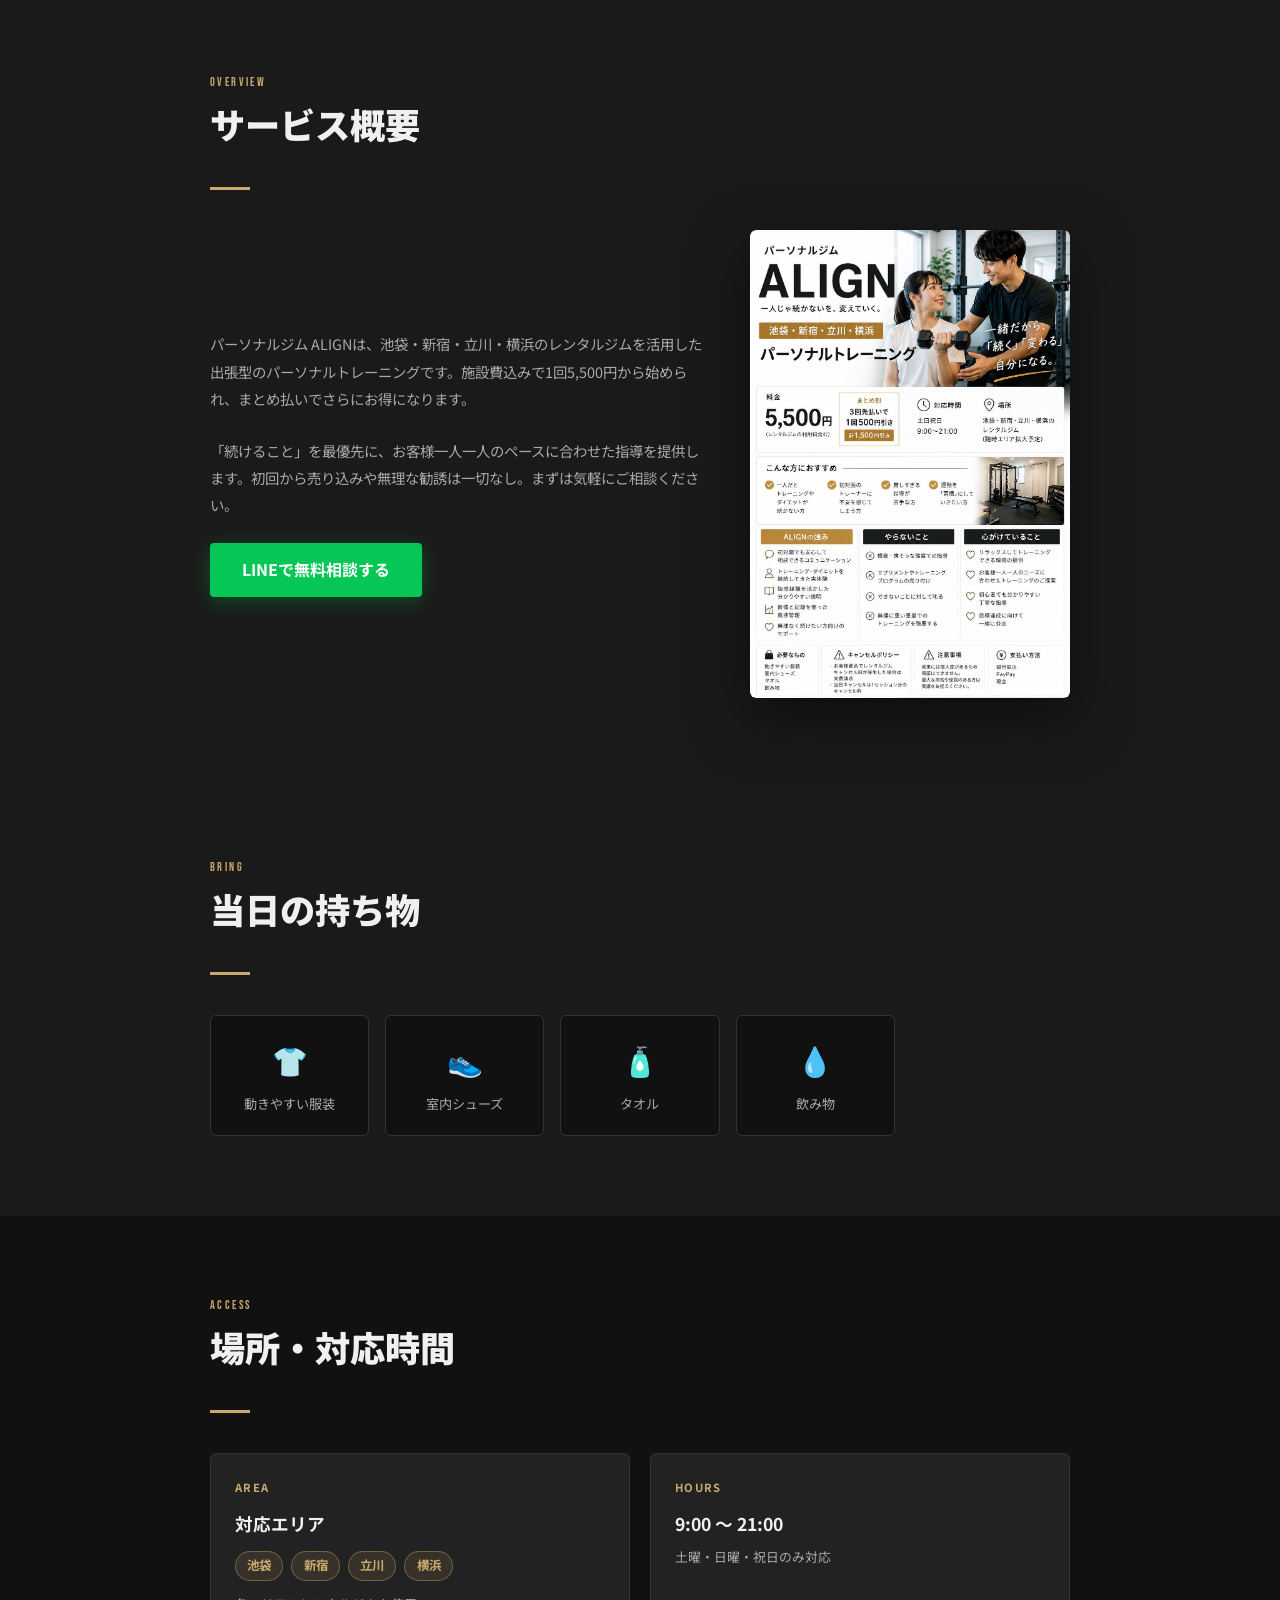
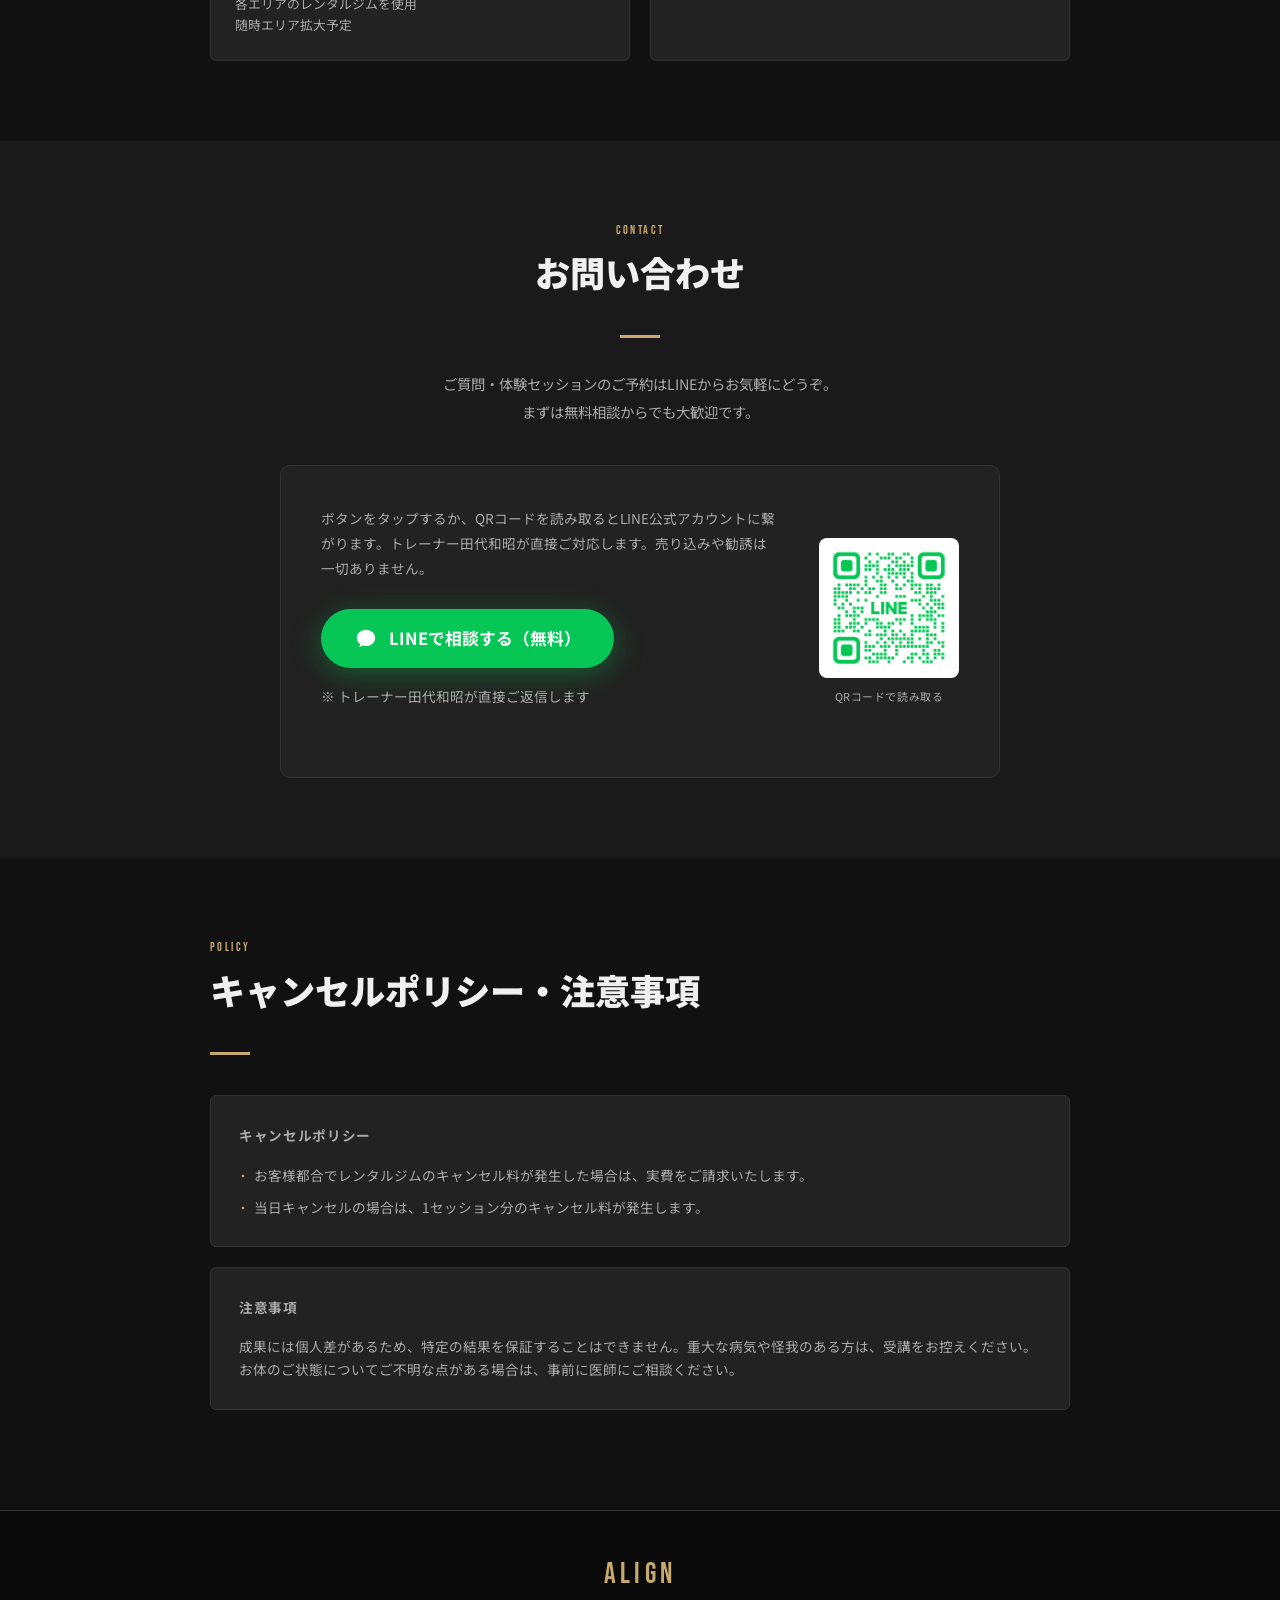
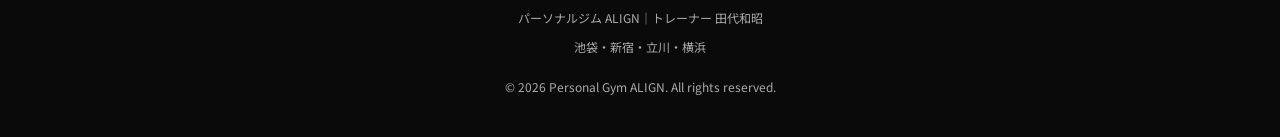
==== commit c7a9502c: "Fix session description: remove incorrect laptop data sharing mention Co-Authored-By: Claude Sonnet " ====
--- a/index.html
+++ b/index.html
@@ -3,9 +3,46 @@
 <head>
   <meta charset="UTF-8">
   <meta name="viewport" content="width=device-width, initial-scale=1.0">
-  <meta name="description" content="パーソナルジム ALIGN｜池袋・新宿・立川・横浜のパーソナルトレーニング。1回5,500円（レンタルジム利用料込み）。土日祝日9:00〜21:00対応。">
+  <title>パーソナルジム ALIGN | 田代和昭 パーソナルトレーニング【池袋・新宿・立川・横浜】</title>
+  <meta name="description" content="パーソナルジム ALIGN（田代和昭）は池袋・新宿・立川・横浜でパーソナルトレーニングを提供。1回5,500円でレンタルジム利用料込み。土日祝9:00〜21:00対応。初心者歓迎・売り込みなし・続けやすい指導が特長。">
+  <meta name="keywords" content="パーソナルジム ALIGN,田代和昭,パーソナルトレーニング,池袋,新宿,立川,横浜,ダイエット,筋トレ,初心者,安い,土日">
+  <meta name="author" content="田代和昭">
+  <meta name="robots" content="index, follow">
+  <link rel="canonical" href="https://gjtpnatp0854-source.github.io/align-gym/">
+
+  <!-- OGP (SNSシェア用) -->
+  <meta property="og:type" content="website">
+  <meta property="og:title" content="パーソナルジム ALIGN | 田代和昭 パーソナルトレーニング【池袋・新宿・立川・横浜】">
+  <meta property="og:description" content="1回5,500円（レンタルジム込）。池袋・新宿・立川・横浜で土日祝対応。初心者歓迎・売り込みなし・続けやすいパーソナルトレーニング。">
+  <meta property="og:url" content="https://gjtpnatp0854-source.github.io/align-gym/">
+  <meta property="og:image" content="https://gjtpnatp0854-source.github.io/align-gym/画像素材/AC1D7CBE-03A9-4C0E-925E-FA47C1B73EA4.jpg">
+  <meta property="og:locale" content="ja_JP">
+  <meta property="og:site_name" content="パーソナルジム ALIGN">
+  <meta name="twitter:card" content="summary_large_image">
+  <meta name="twitter:title" content="パーソナルジム ALIGN | 田代和昭">
+  <meta name="twitter:description" content="1回5,500円（レンタルジム込）。池袋・新宿・立川・横浜で土日祝対応のパーソナルトレーニング。">
+
+  <!-- 構造化データ (Googleリッチリザルト用) -->
+  <script type="application/ld+json">
+  {
+    "@context": "https://schema.org",
+    "@type": "LocalBusiness",
+    "name": "パーソナルジム ALIGN",
+    "description": "池袋・新宿・立川・横浜でパーソナルトレーニングを提供。1回5,500円でレンタルジム利用料込み。",
+    "url": "https://gjtpnatp0854-source.github.io/align-gym/",
+    "telephone": "",
+    "priceRange": "¥5,500〜",
+    "openingHours": "Sa-Su,PH 09:00-21:00",
+    "areaServed": ["池袋", "新宿", "立川", "横浜"],
+    "employee": {
+      "@type": "Person",
+      "name": "田代和昭",
+      "jobTitle": "パーソナルトレーナー"
+    }
+  }
+  </script>
+
   <meta name="theme-color" content="#111111">
-  <title>パーソナルジム ALIGN | 田代和昭 パーソナルトレーニング</title>
   <link rel="manifest" href="manifest.json">
   <link rel="apple-touch-icon" href="icon-192.png">
   <link rel="preconnect" href="https://fonts.googleapis.com">
@@ -1000,7 +1037,7 @@
       <div class="scene-text">
         <ul class="scene-feature-list">
           <li>まずは現在の体型・目標・生活習慣をヒアリング。数値を記録し、あなただけのプランを作成します。</li>
-          <li>ノートPCで進捗データを共有しながら進めるので、変化が数字で実感できます。</li>
+          <li>体重・体脂肪・トレーニング記録を数値で管理するので、変化が実感できます。</li>
           <li>「できた」を積み重ねる指導スタイル。できないことを責めず、一緒に考えます。</li>
           <li>セッション後も気になることはLINEで気軽に相談できます。</li>
         </ul>
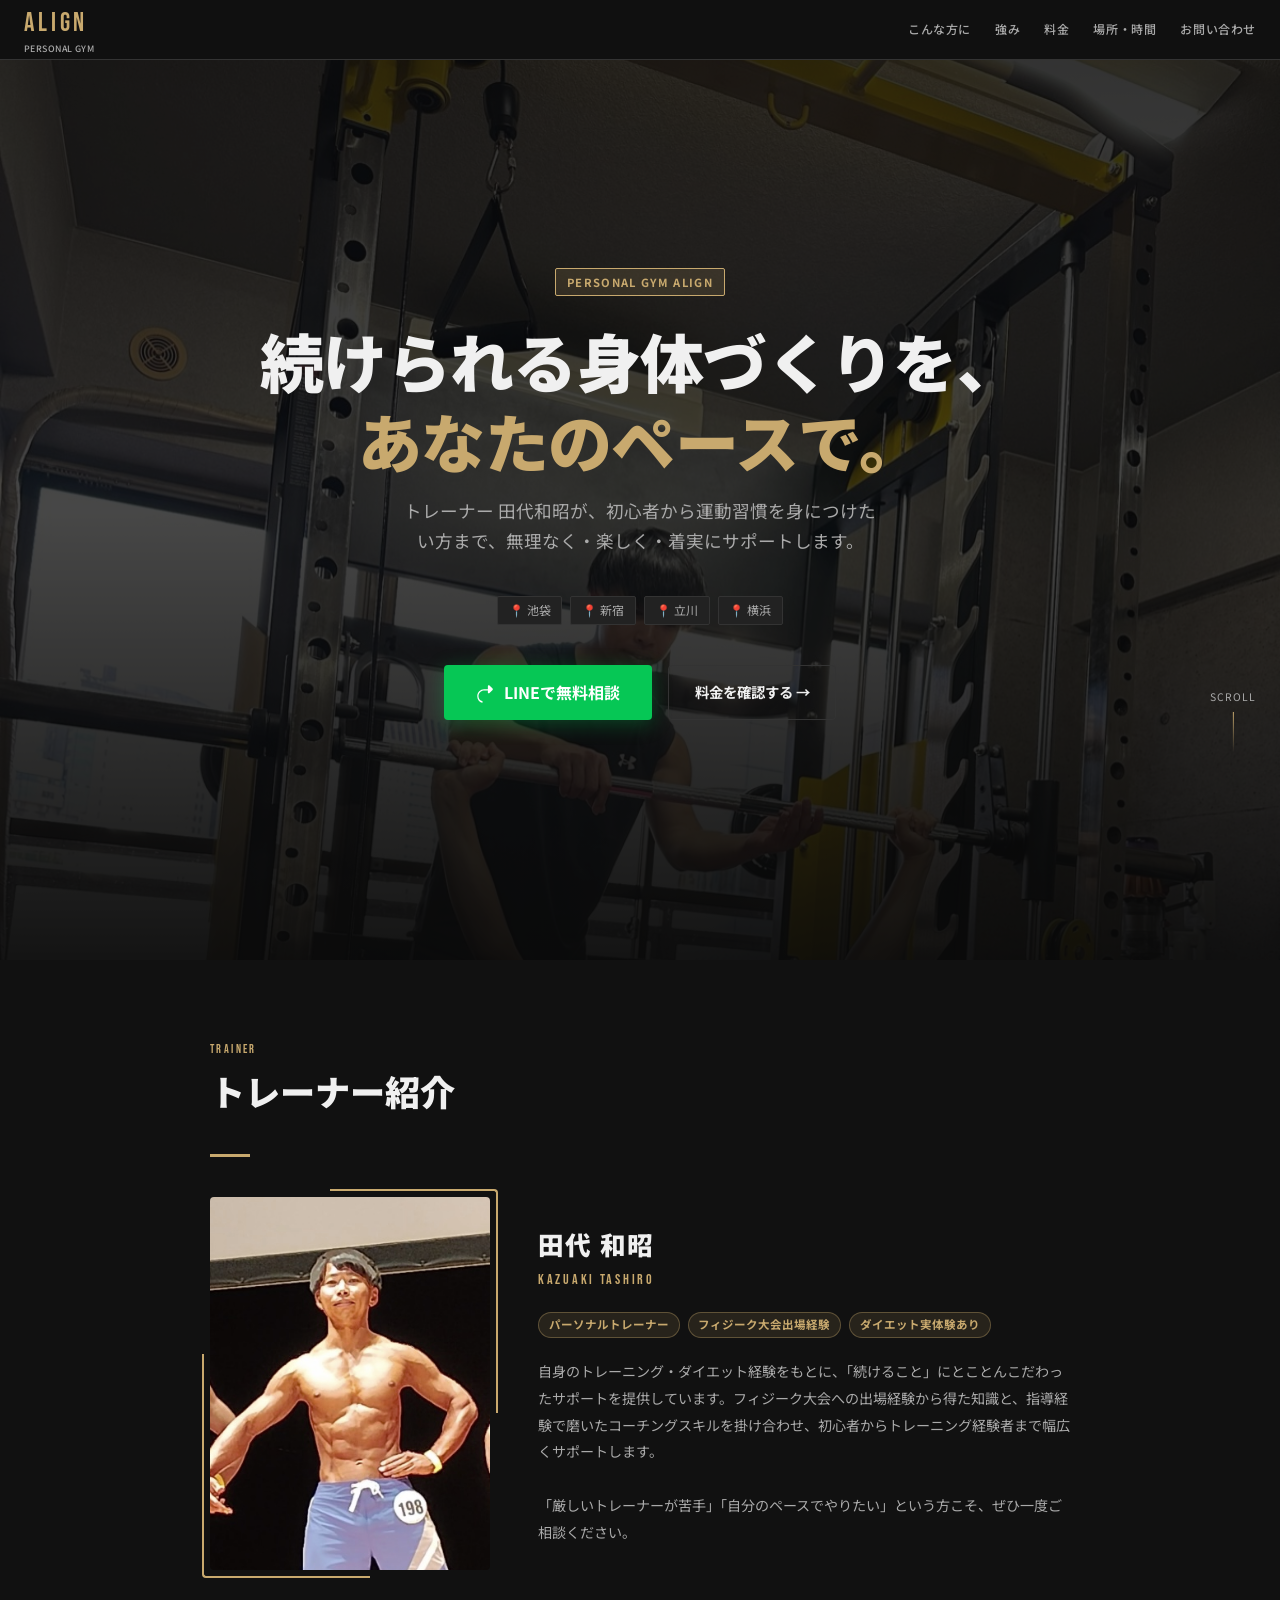
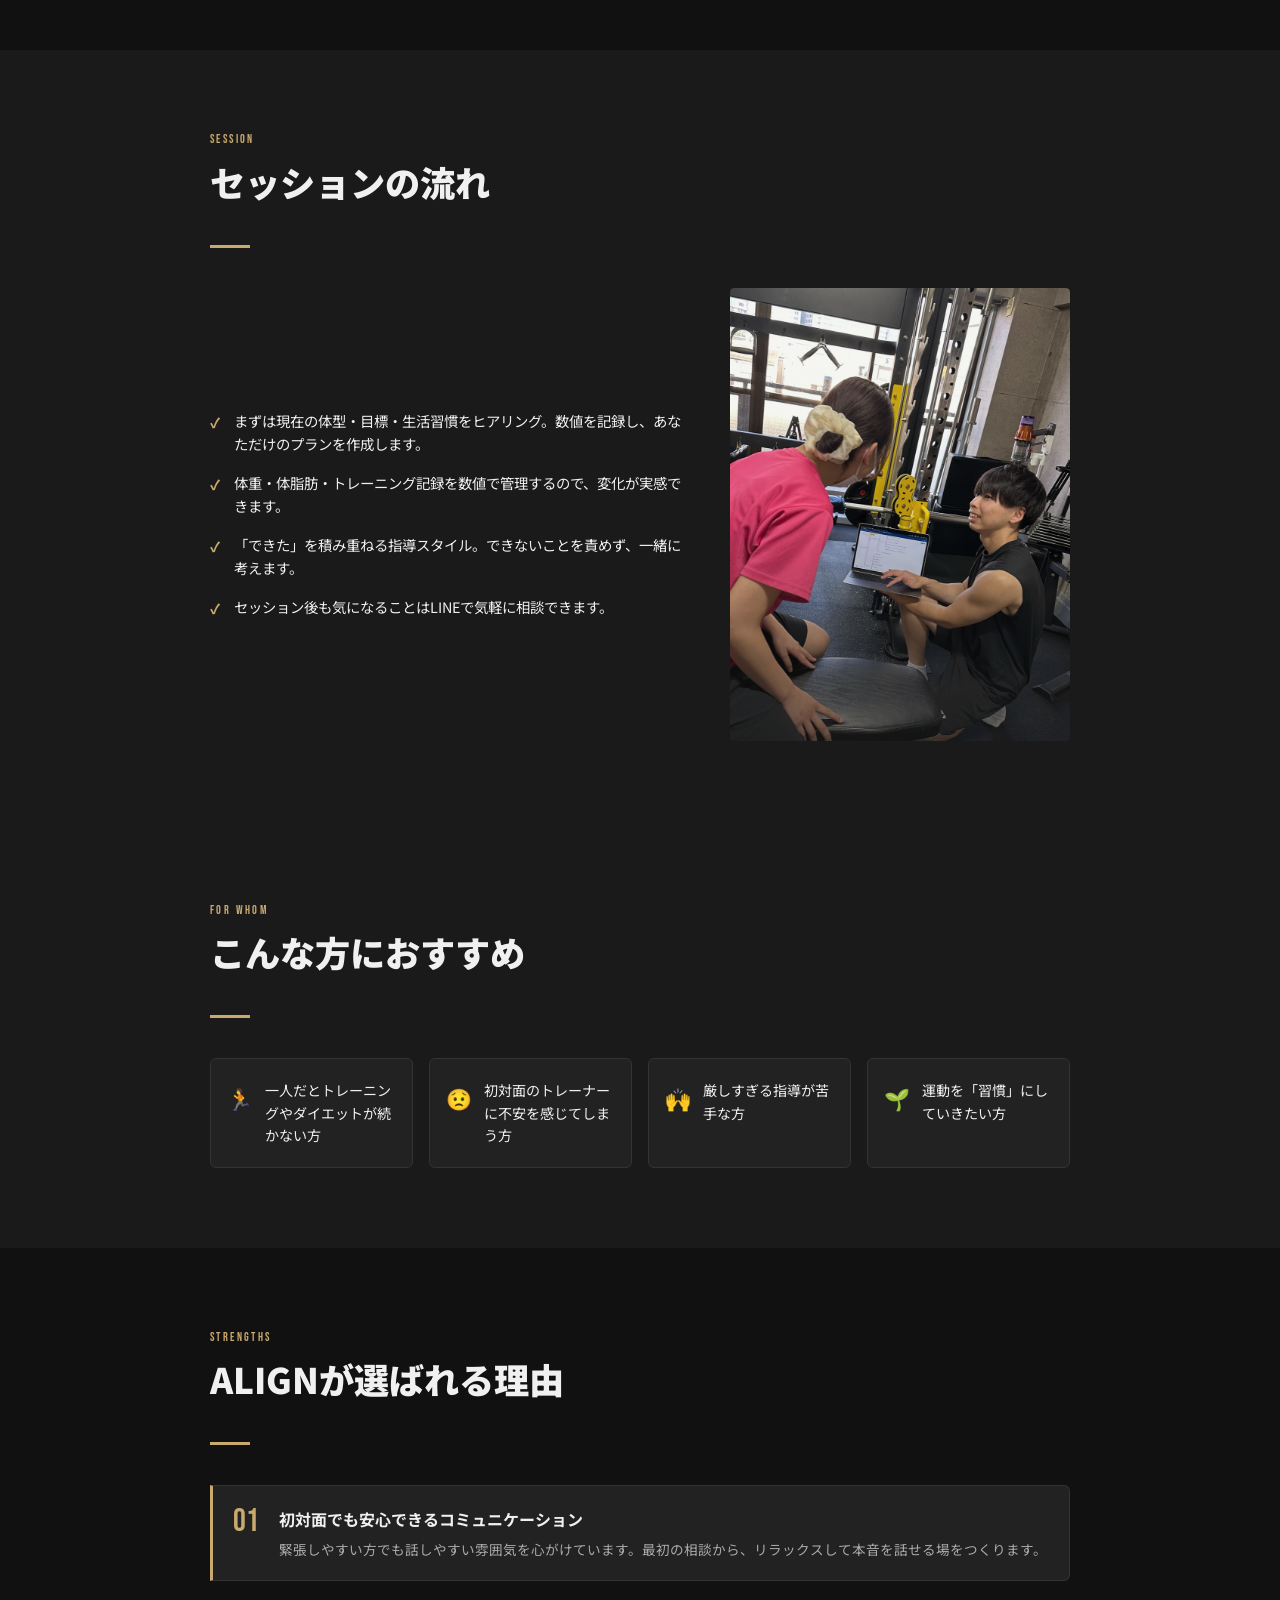
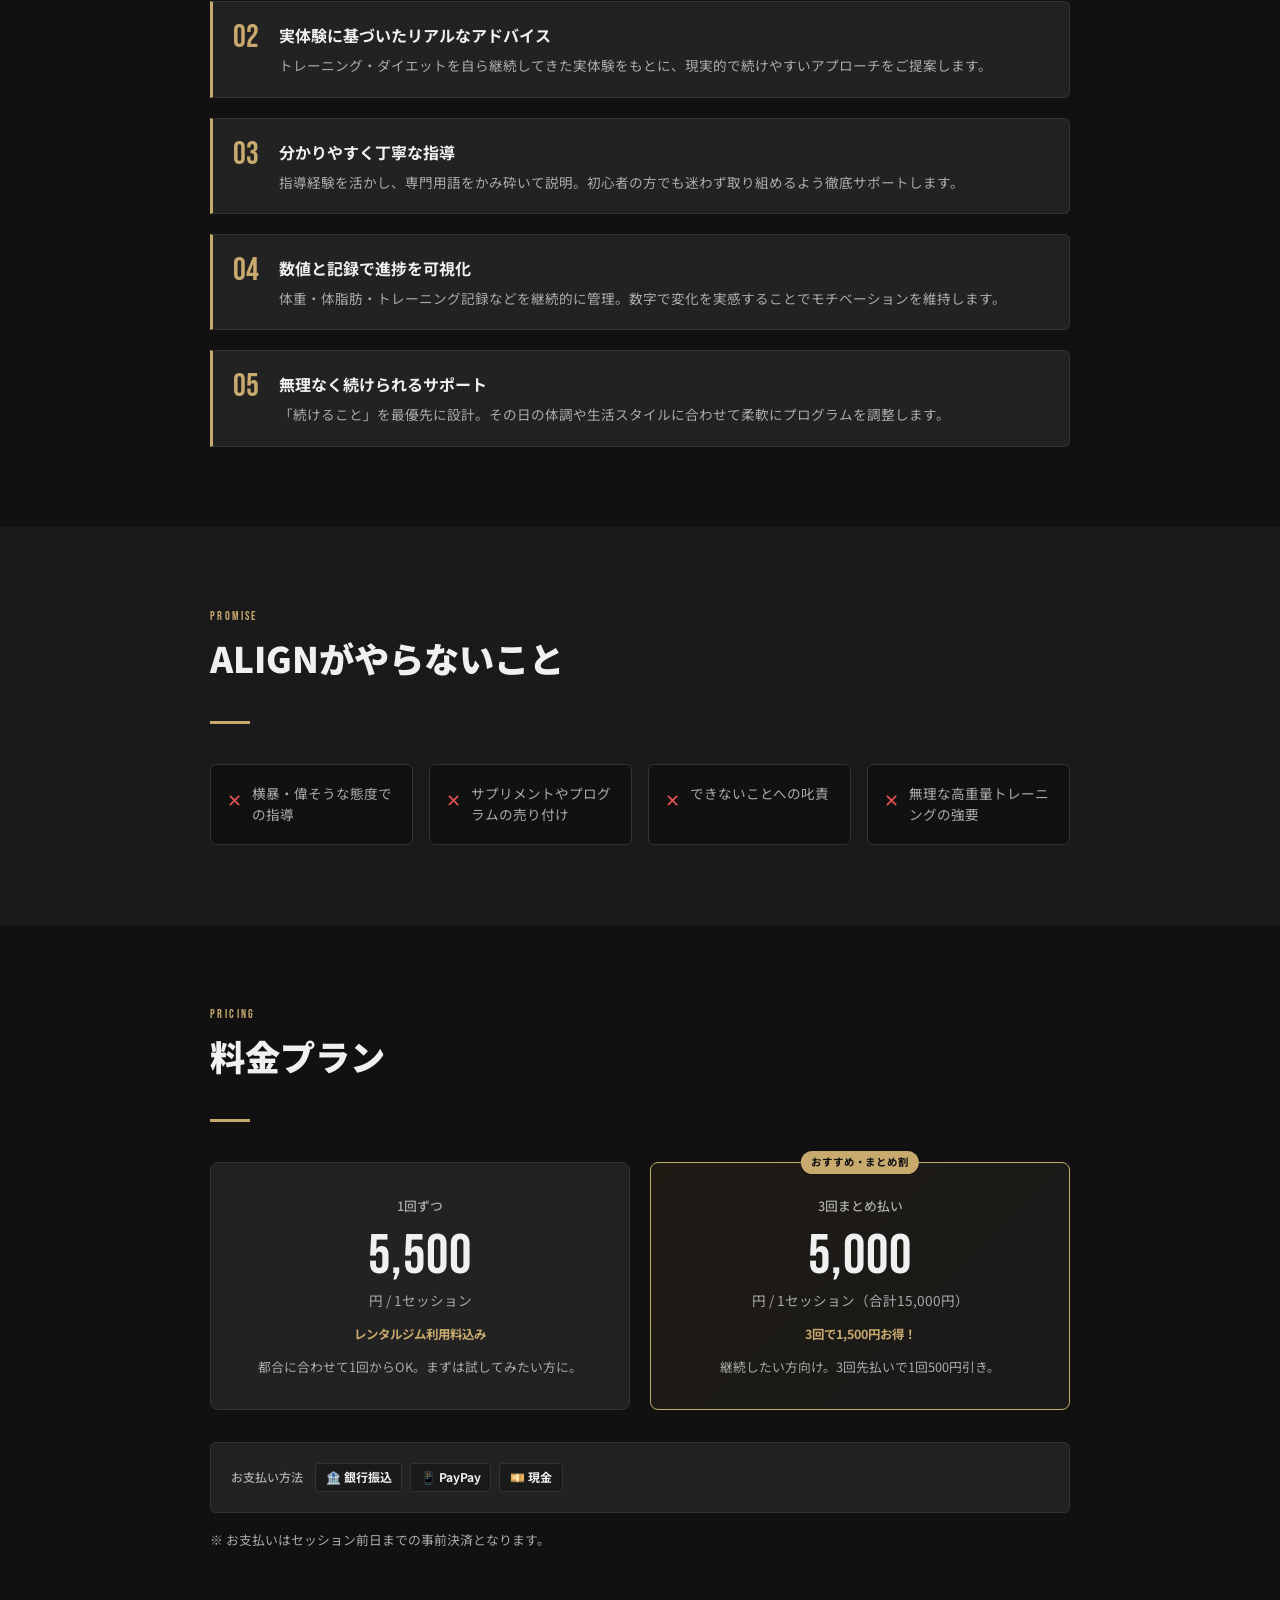
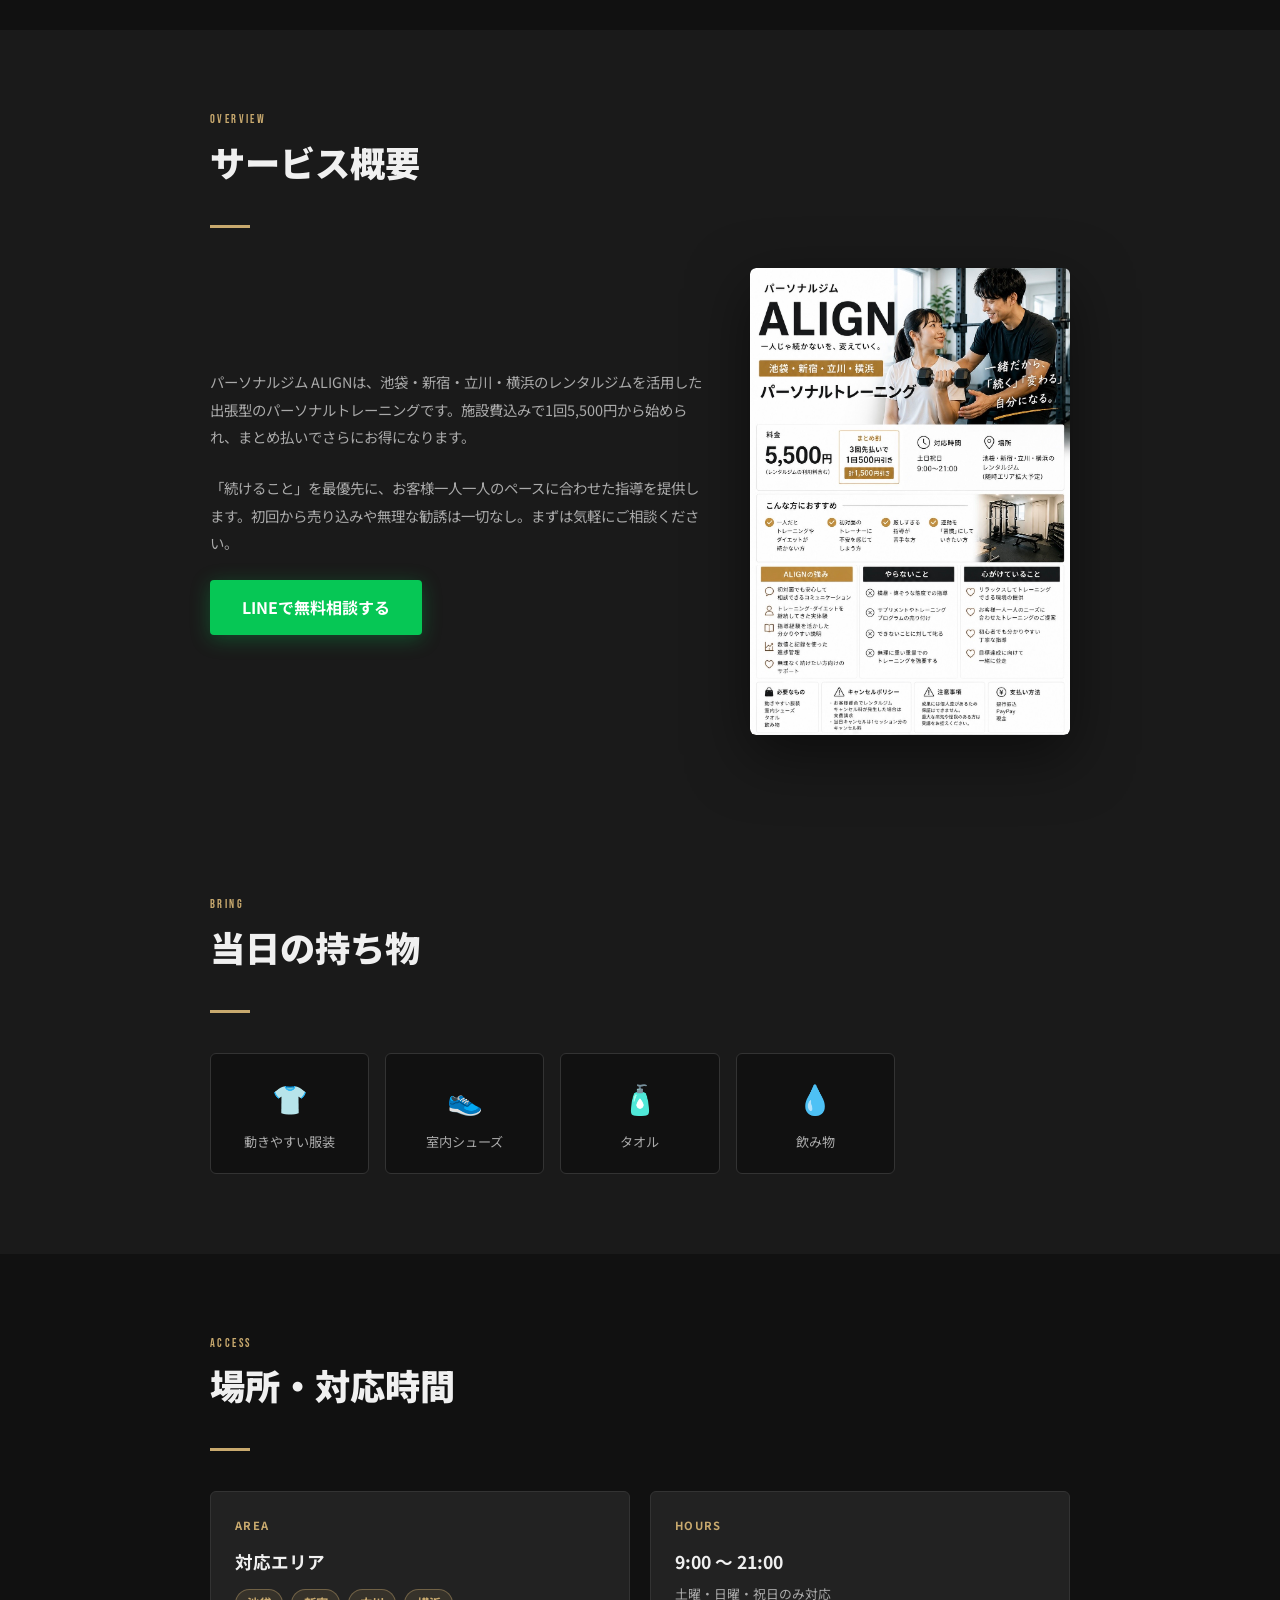
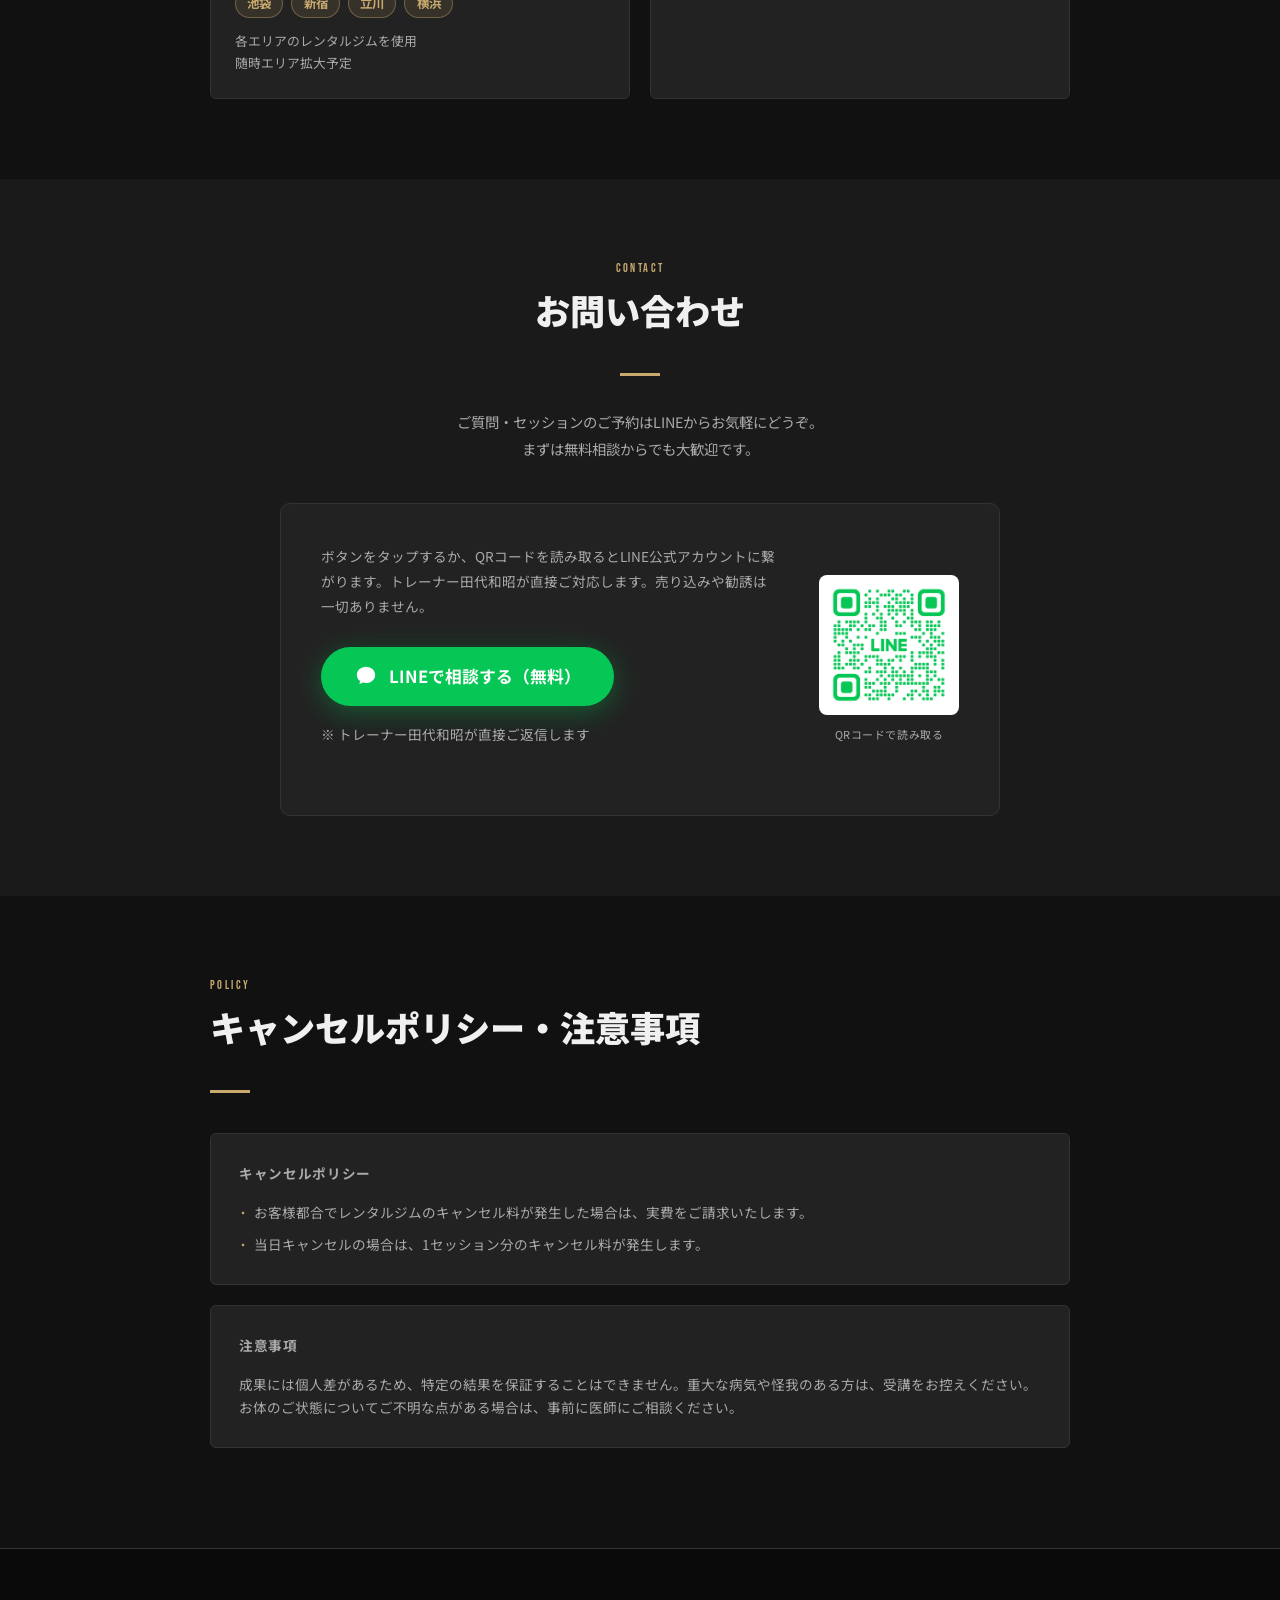
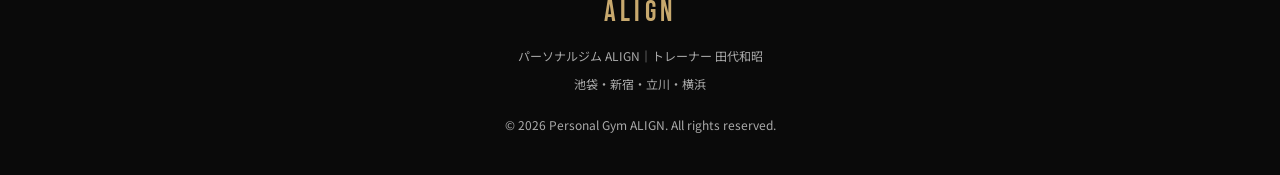
==== commit a45f3a4b: "Fix contact text and add prepayment notice" ====
--- a/index.html
+++ b/index.html
@@ -667,6 +667,12 @@
       font-weight: 700;
       padding: 0.25em 0.8em;
       border-radius: 3px;
+    }
+
+    .payment-prepay-note {
+      margin-top: 1rem;
+      font-size: 0.8rem;
+      color: var(--text2);
     }
 
     /* ── ITEMS NEEDED ── */
@@ -1180,6 +1186,7 @@
         <span class="payment-tag">💴 現金</span>
       </div>
     </div>
+    <p class="payment-prepay-note">※ お支払いはセッション前日までの事前決済となります。</p>
   </div>
 </section>
 
@@ -1268,7 +1275,7 @@
       <h2 class="section-title">お問い合わせ</h2>
       <div class="divider"></div>
       <p class="contact-lead">
-        ご質問・体験セッションのご予約はLINEからお気軽にどうぞ。<br>
+        ご質問・セッションのご予約はLINEからお気軽にどうぞ。<br>
         まずは無料相談からでも大歓迎です。
       </p>
       <div class="contact-body">
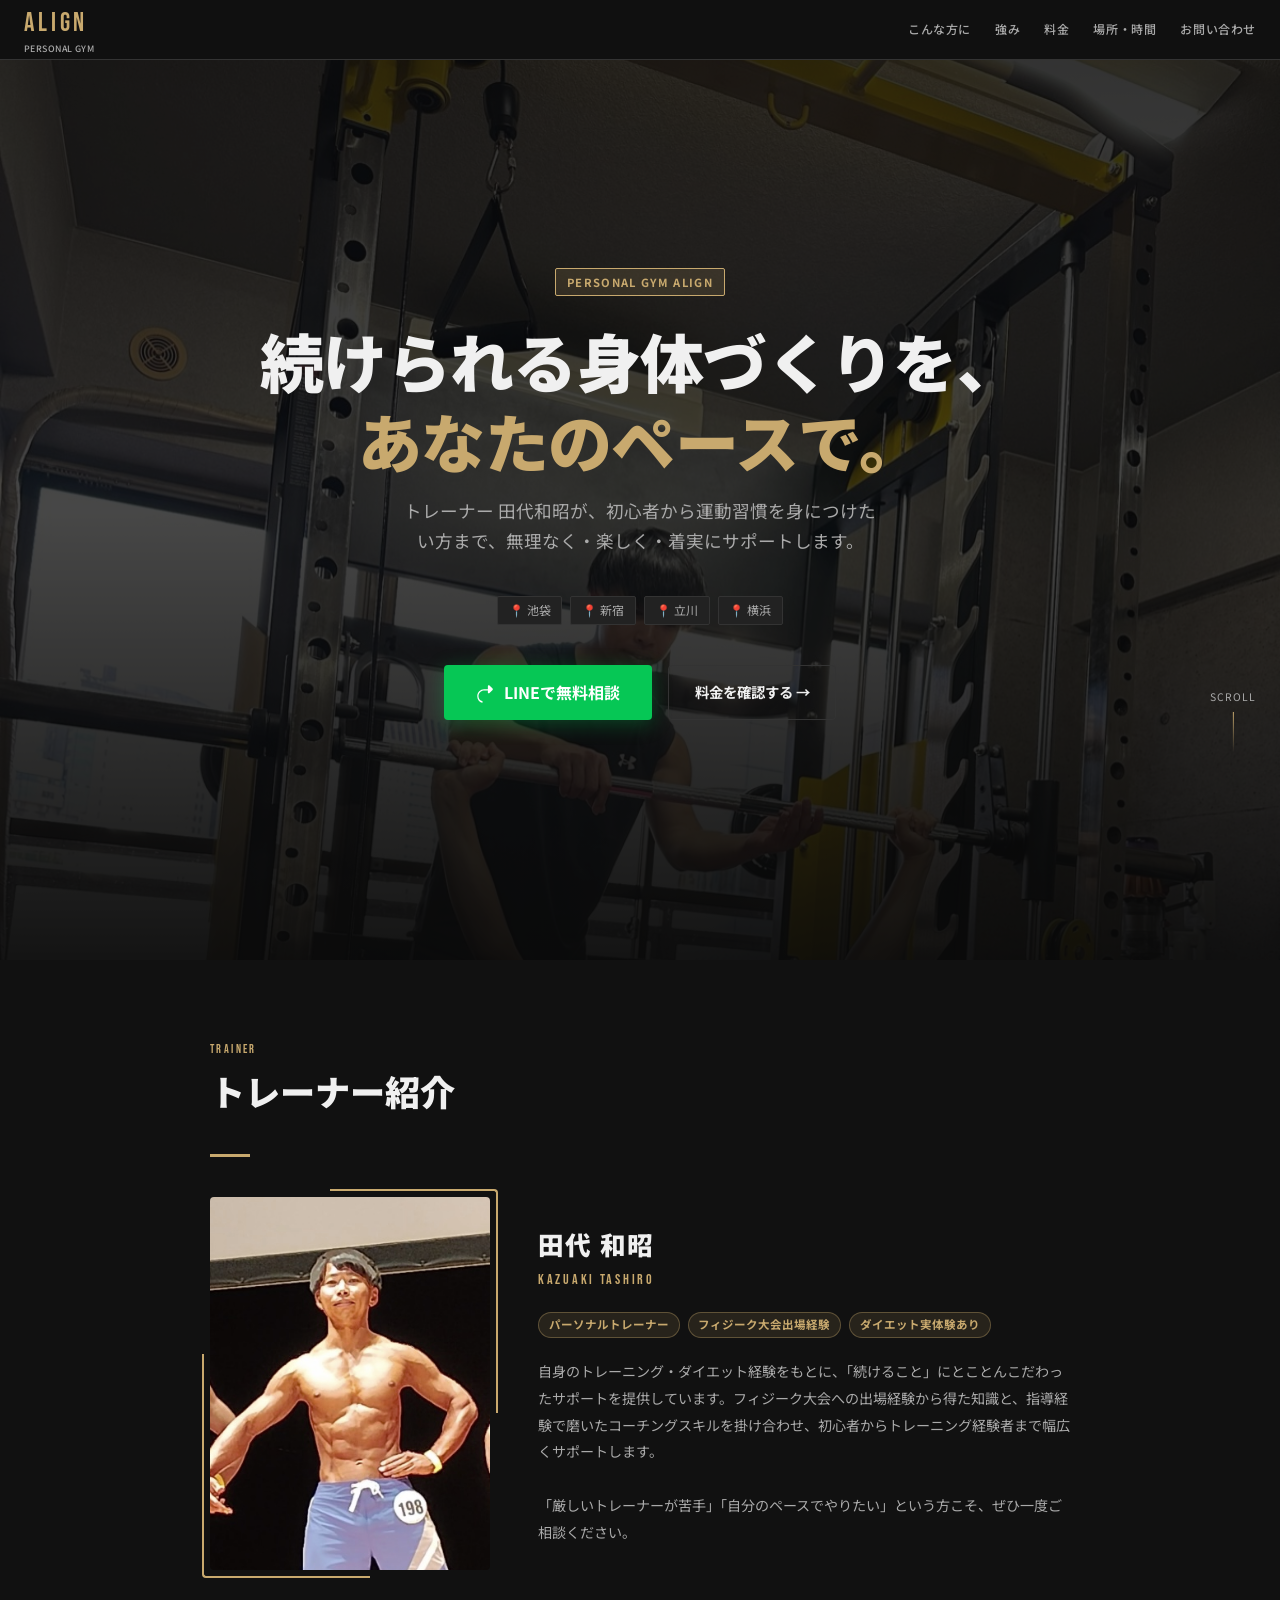
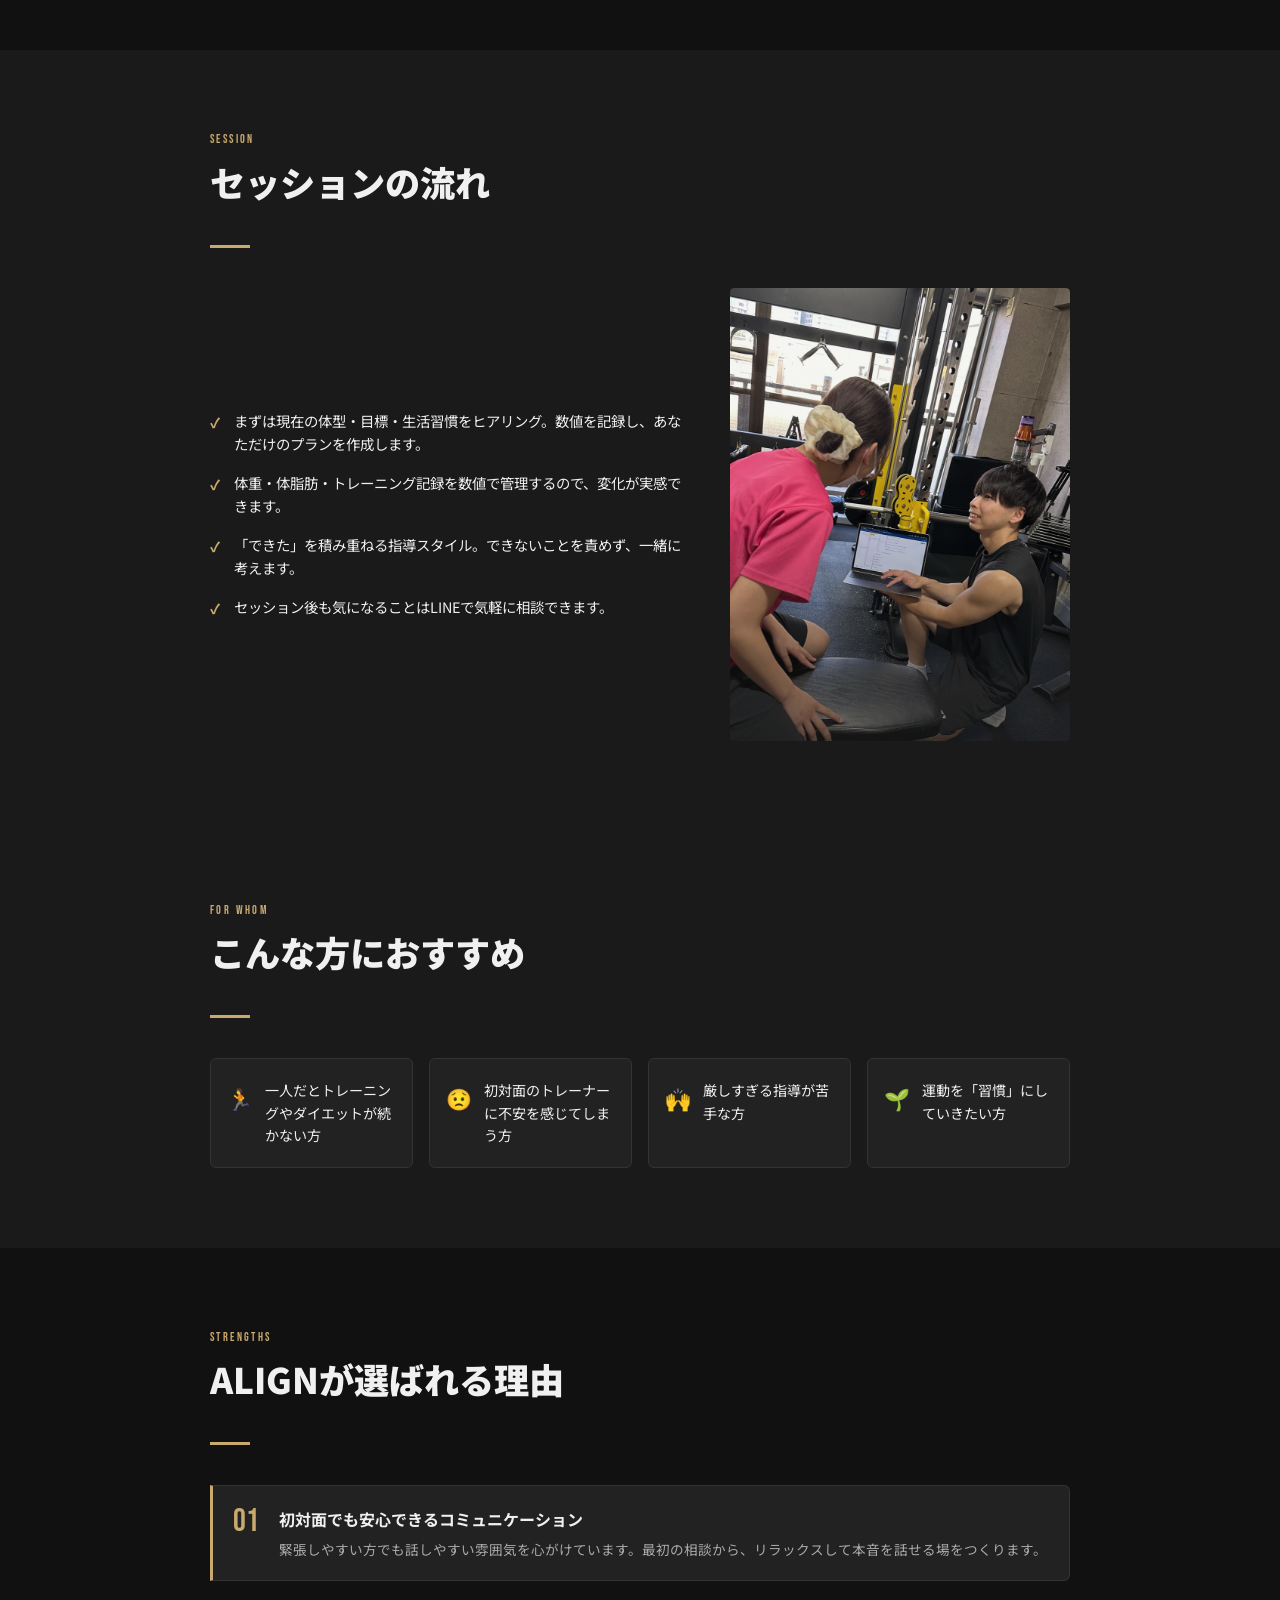
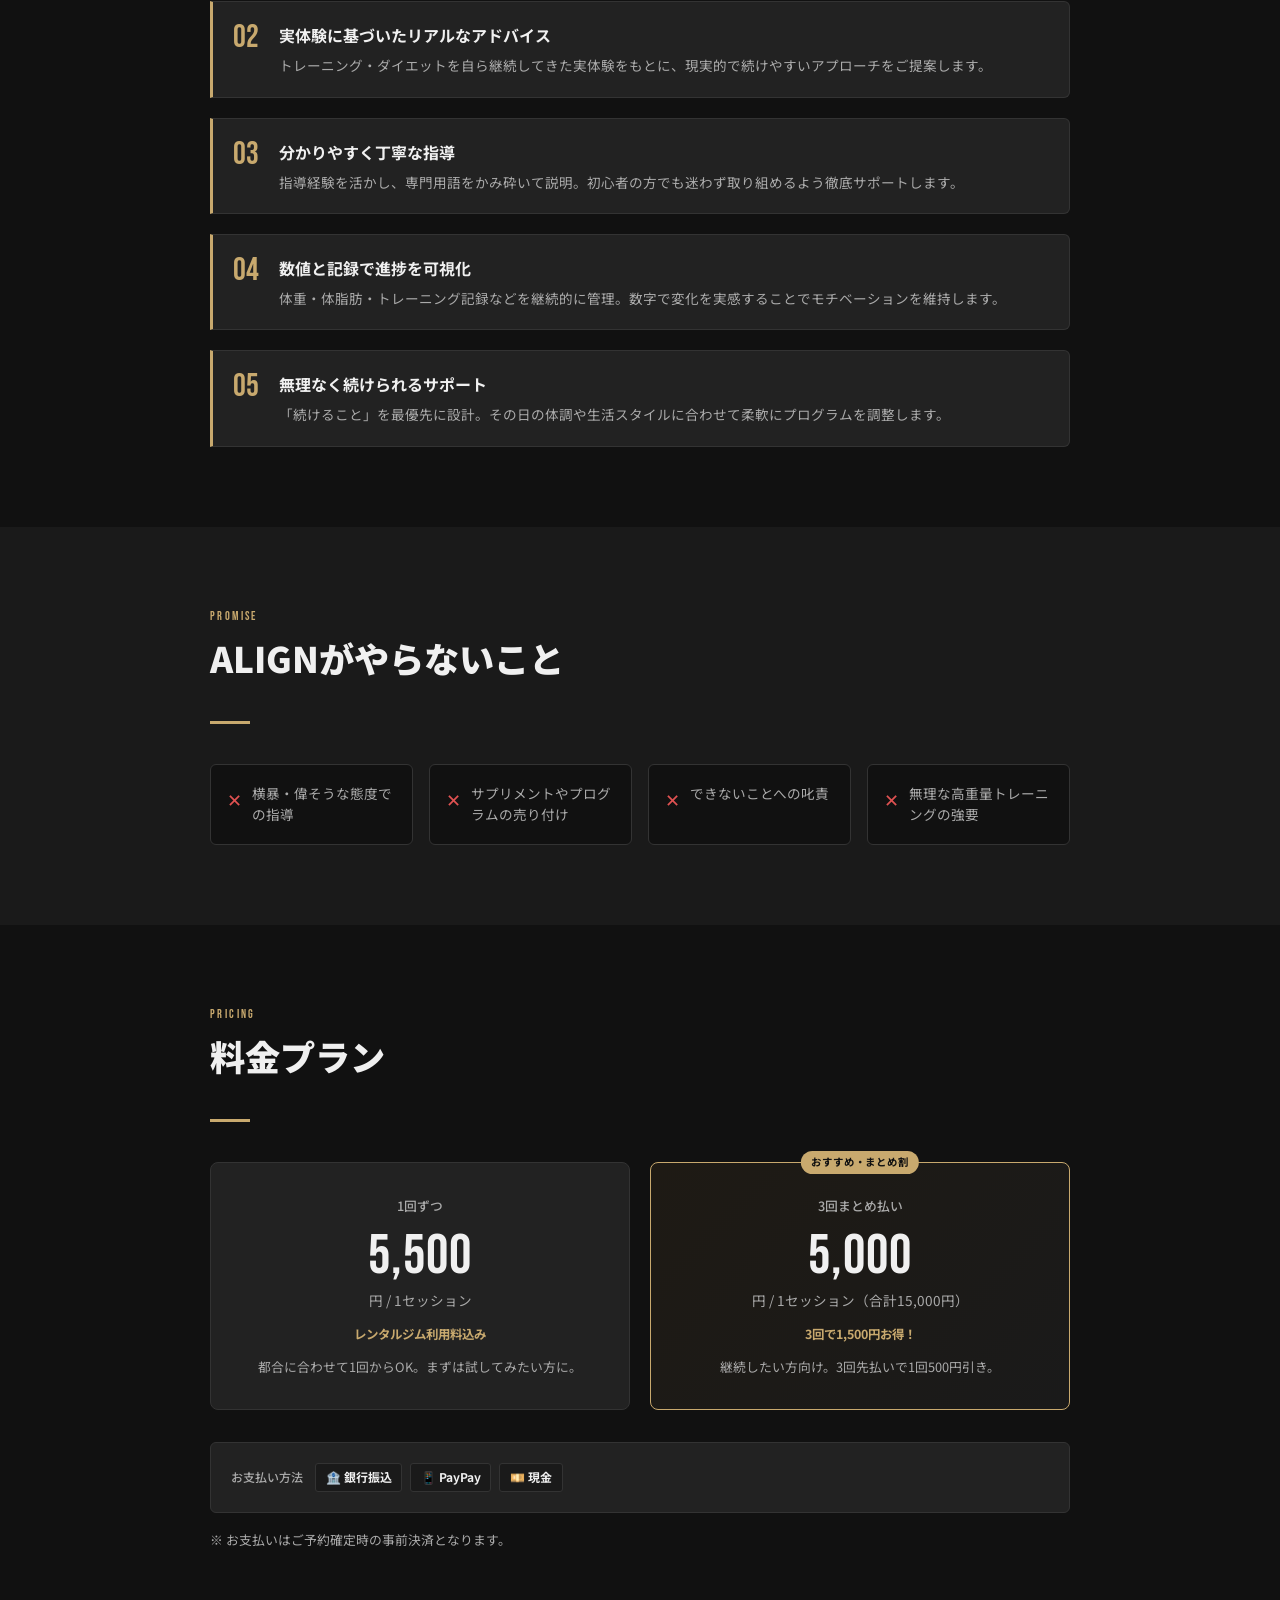
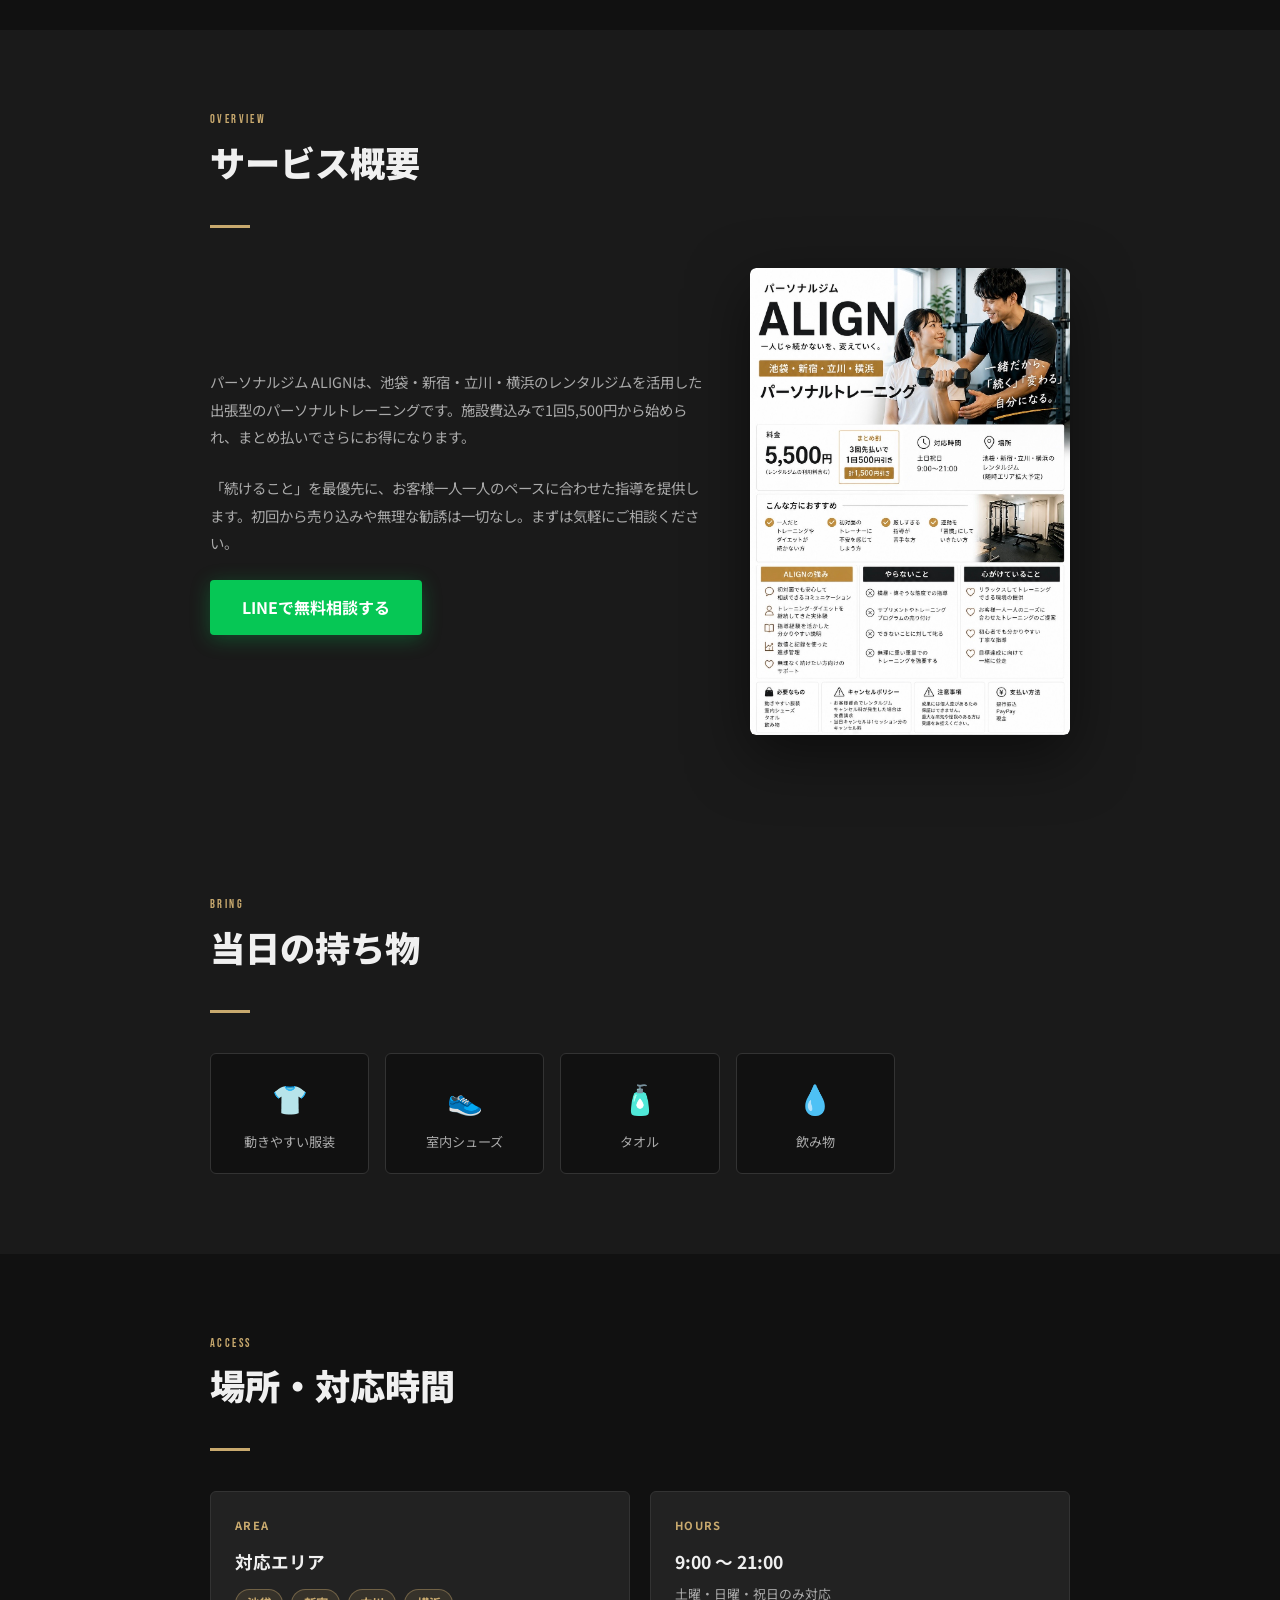
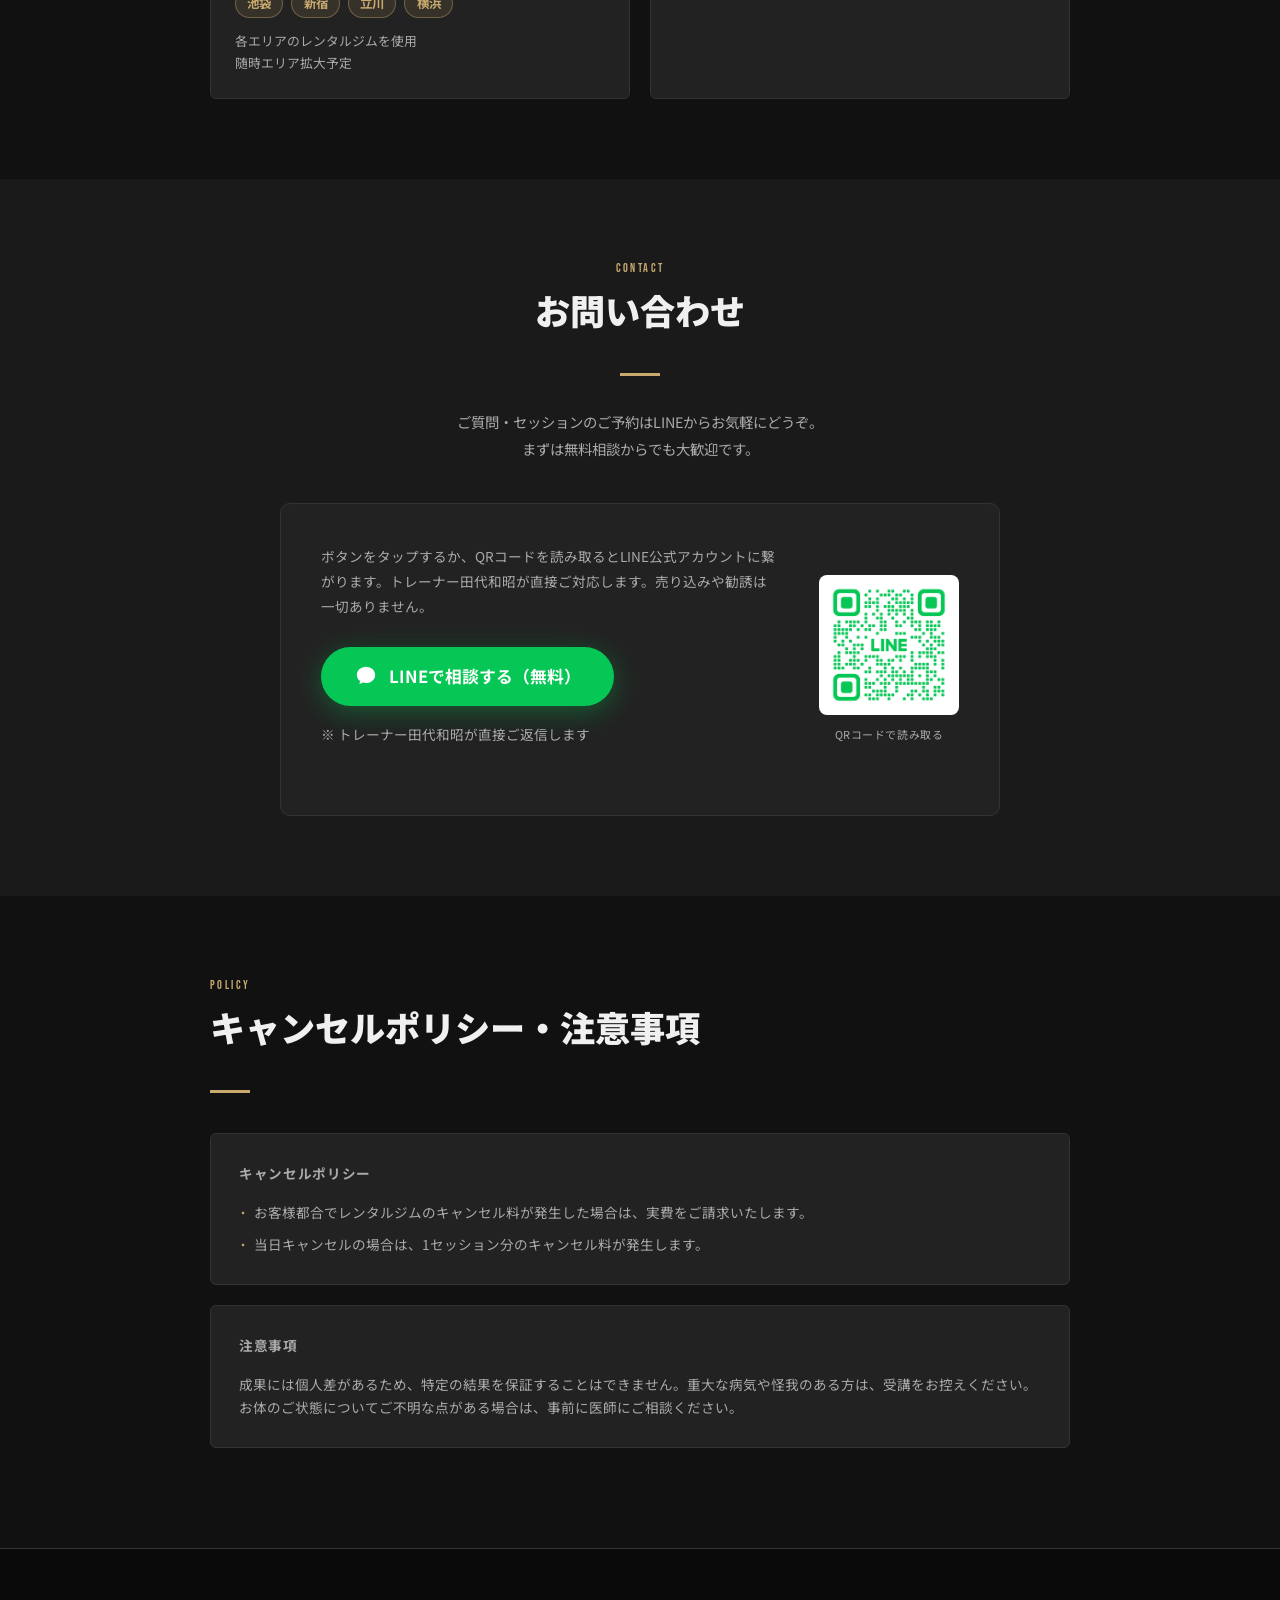
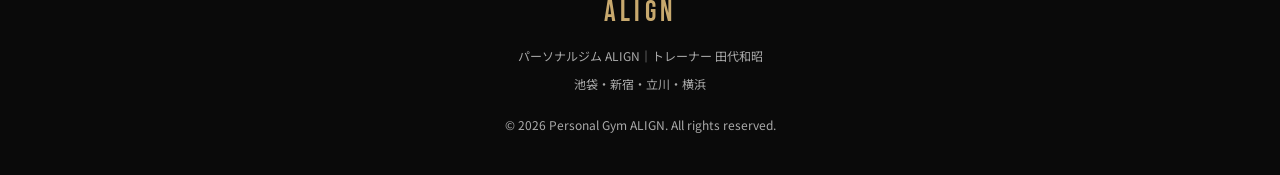
==== commit b5954ed4: "Change prepayment timing to booking confirmation" ====
--- a/index.html
+++ b/index.html
@@ -1186,7 +1186,7 @@
         <span class="payment-tag">💴 現金</span>
       </div>
     </div>
-    <p class="payment-prepay-note">※ お支払いはセッション前日までの事前決済となります。</p>
+    <p class="payment-prepay-note">※ お支払いはご予約確定時の事前決済となります。</p>
   </div>
 </section>
 
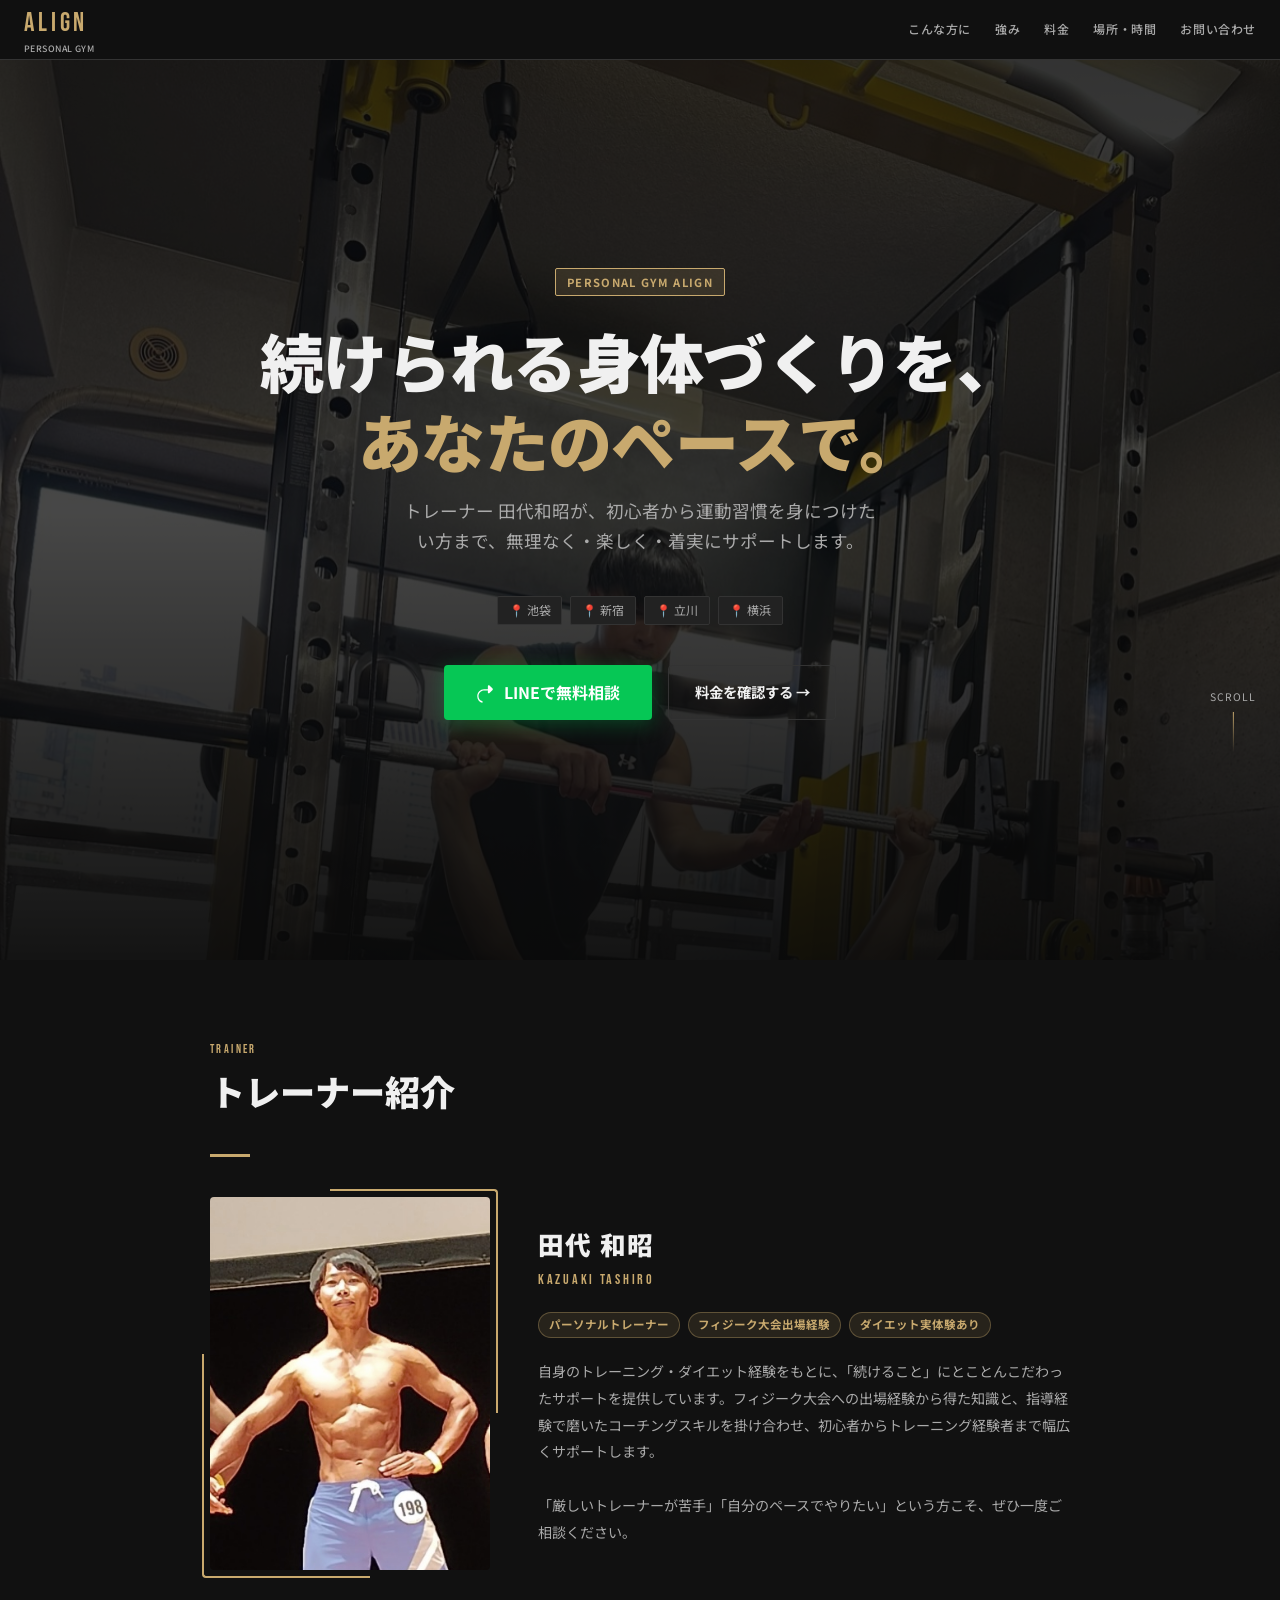
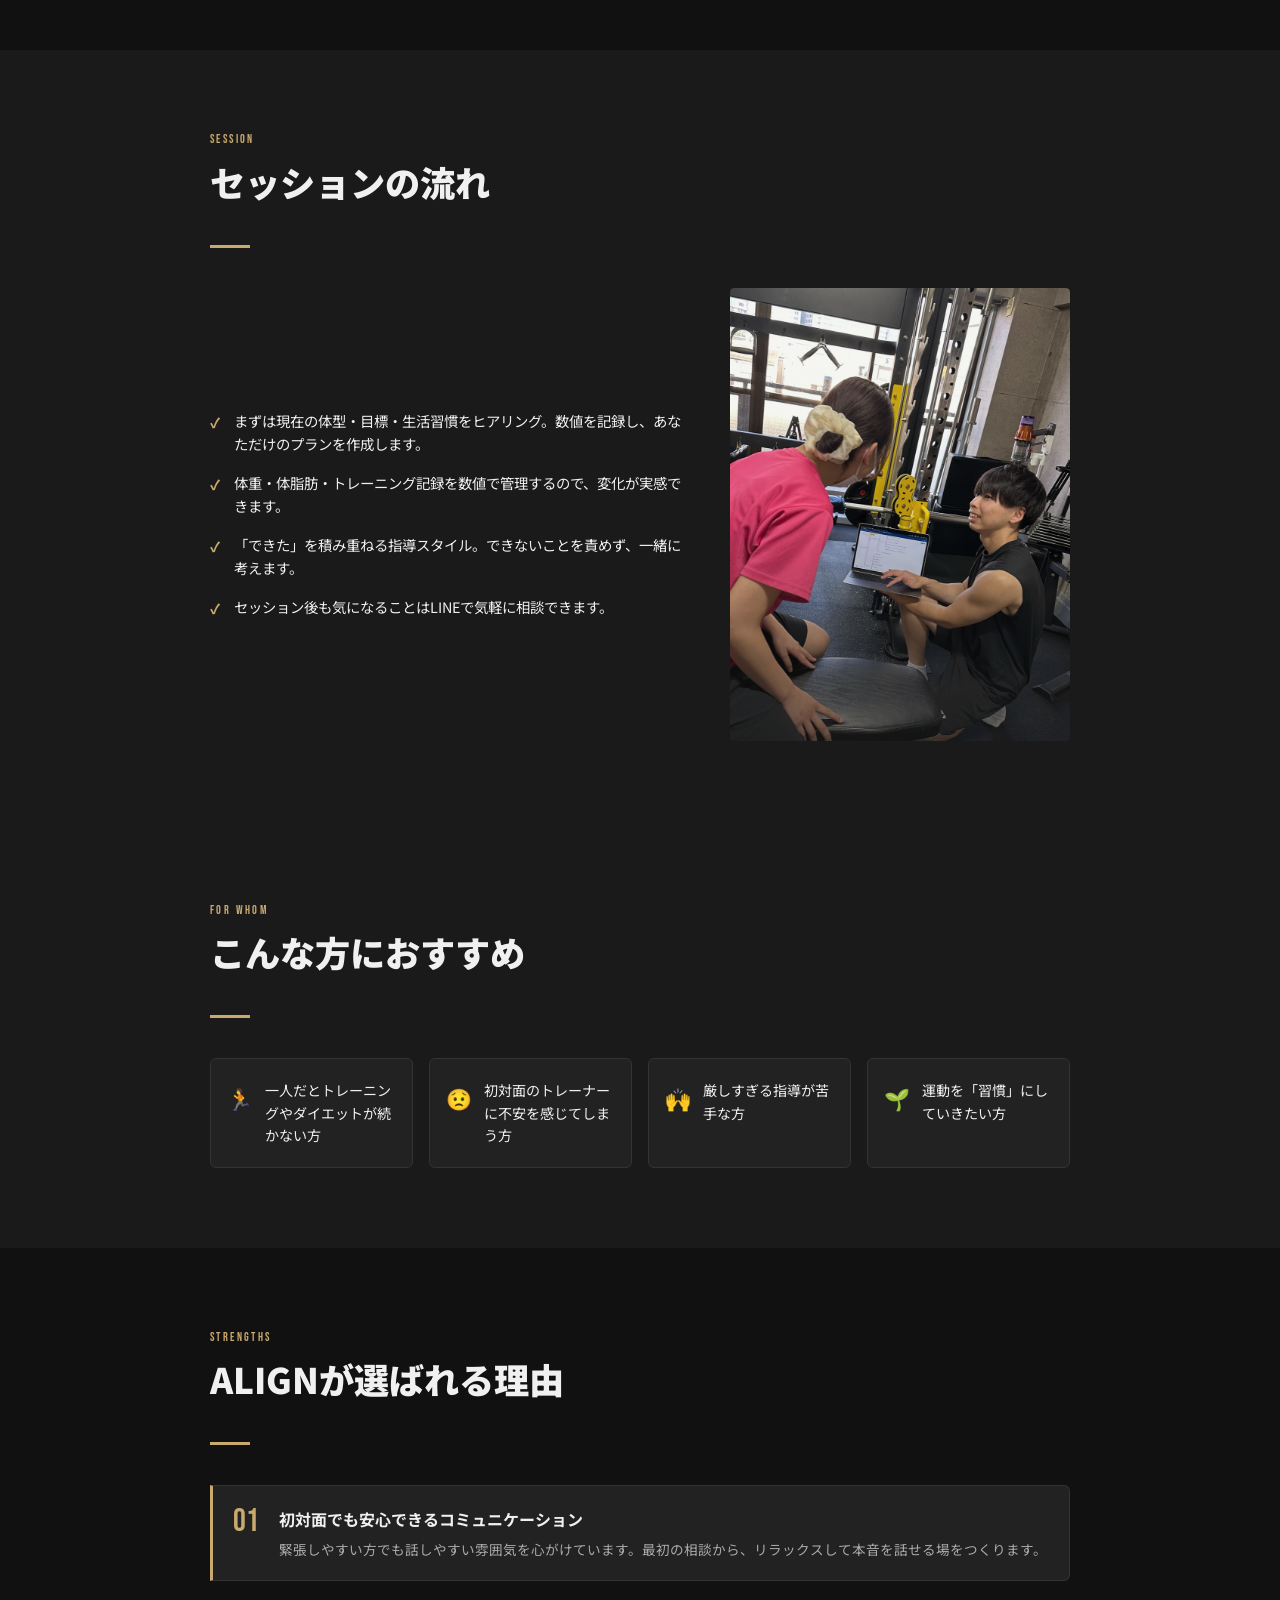
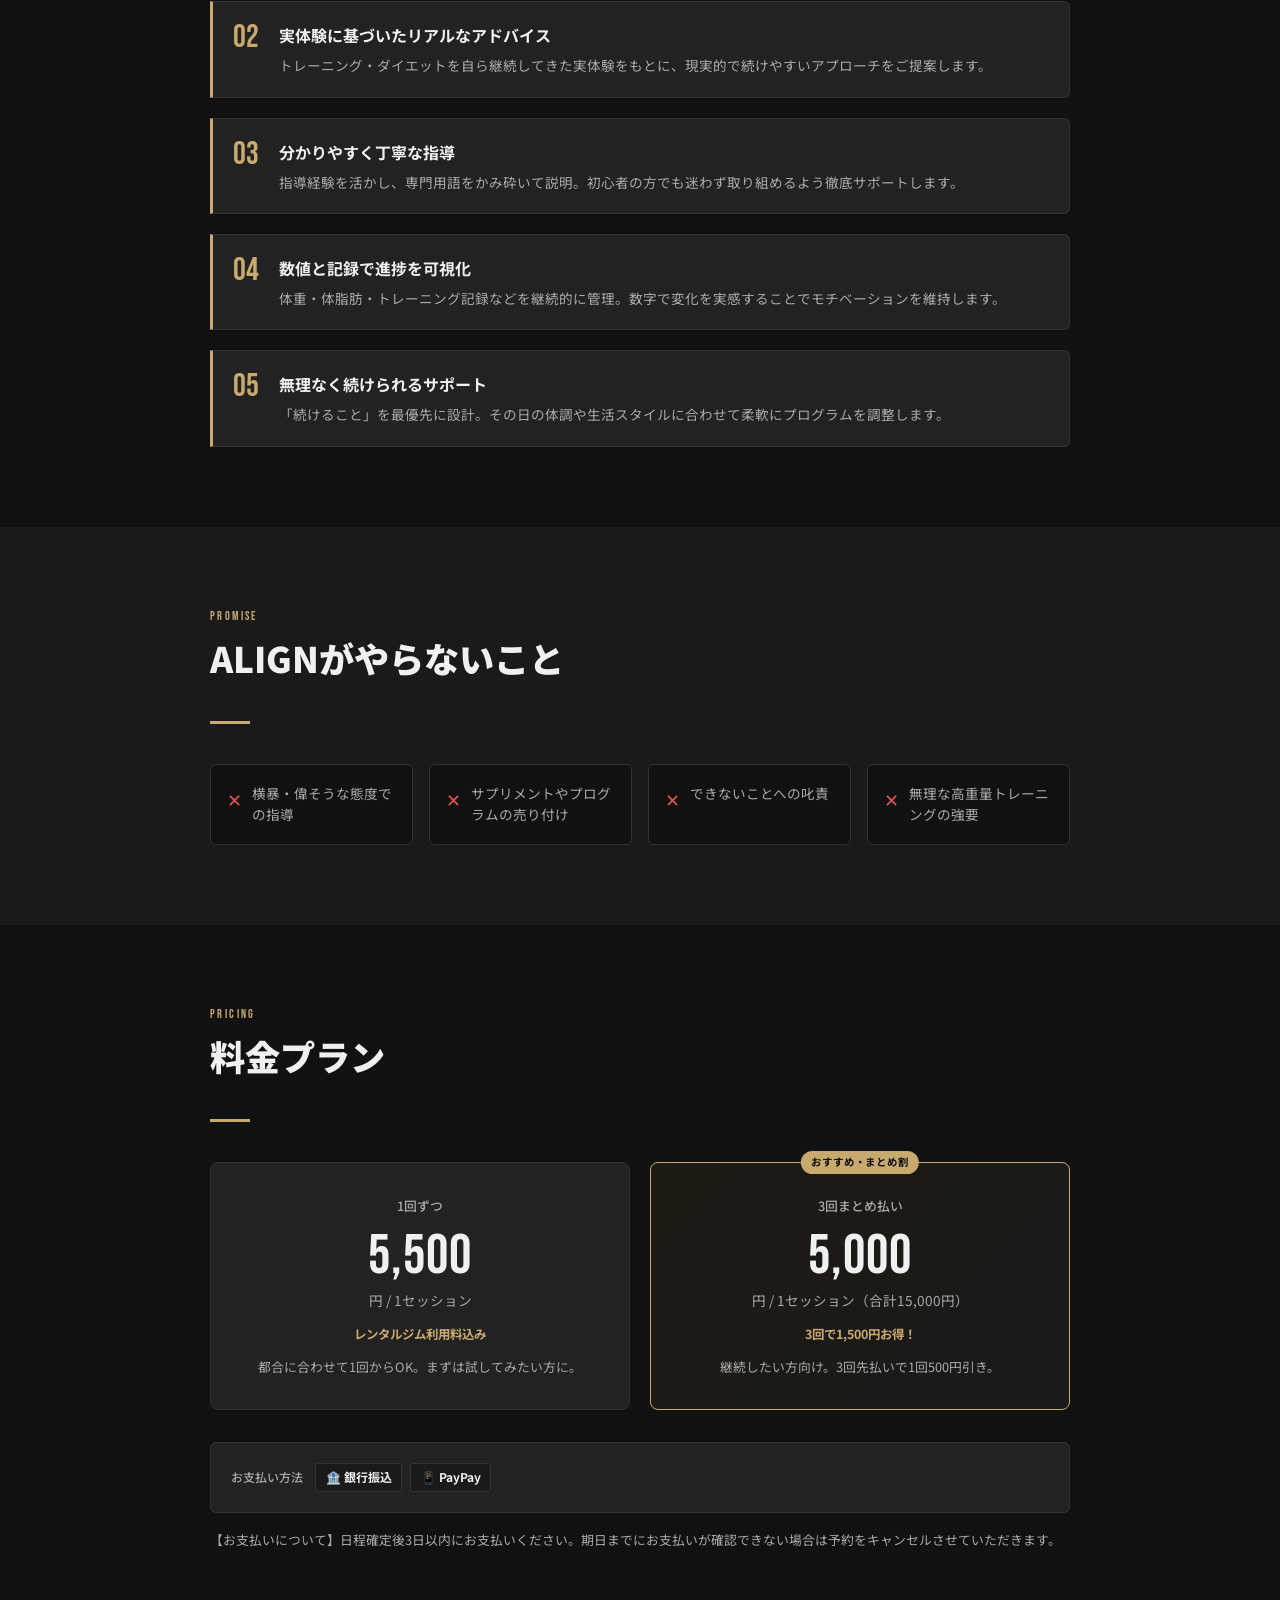
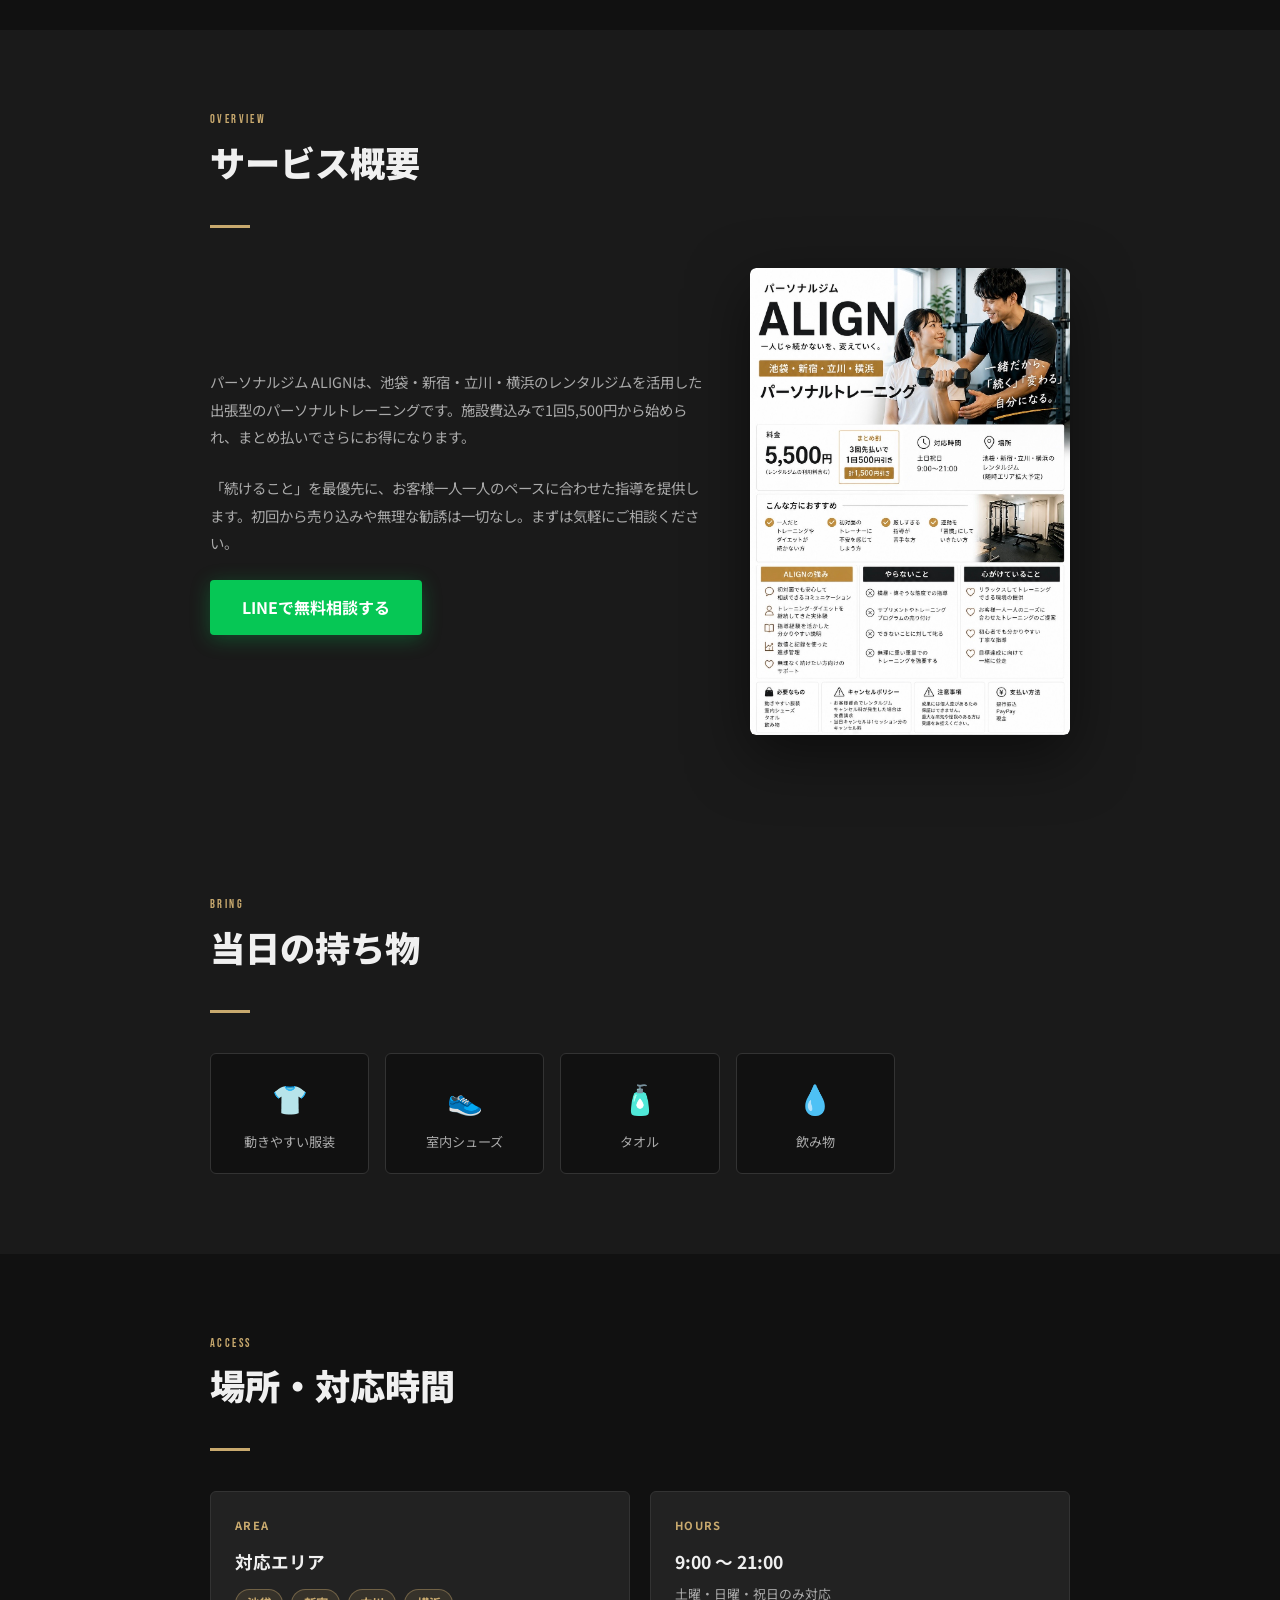
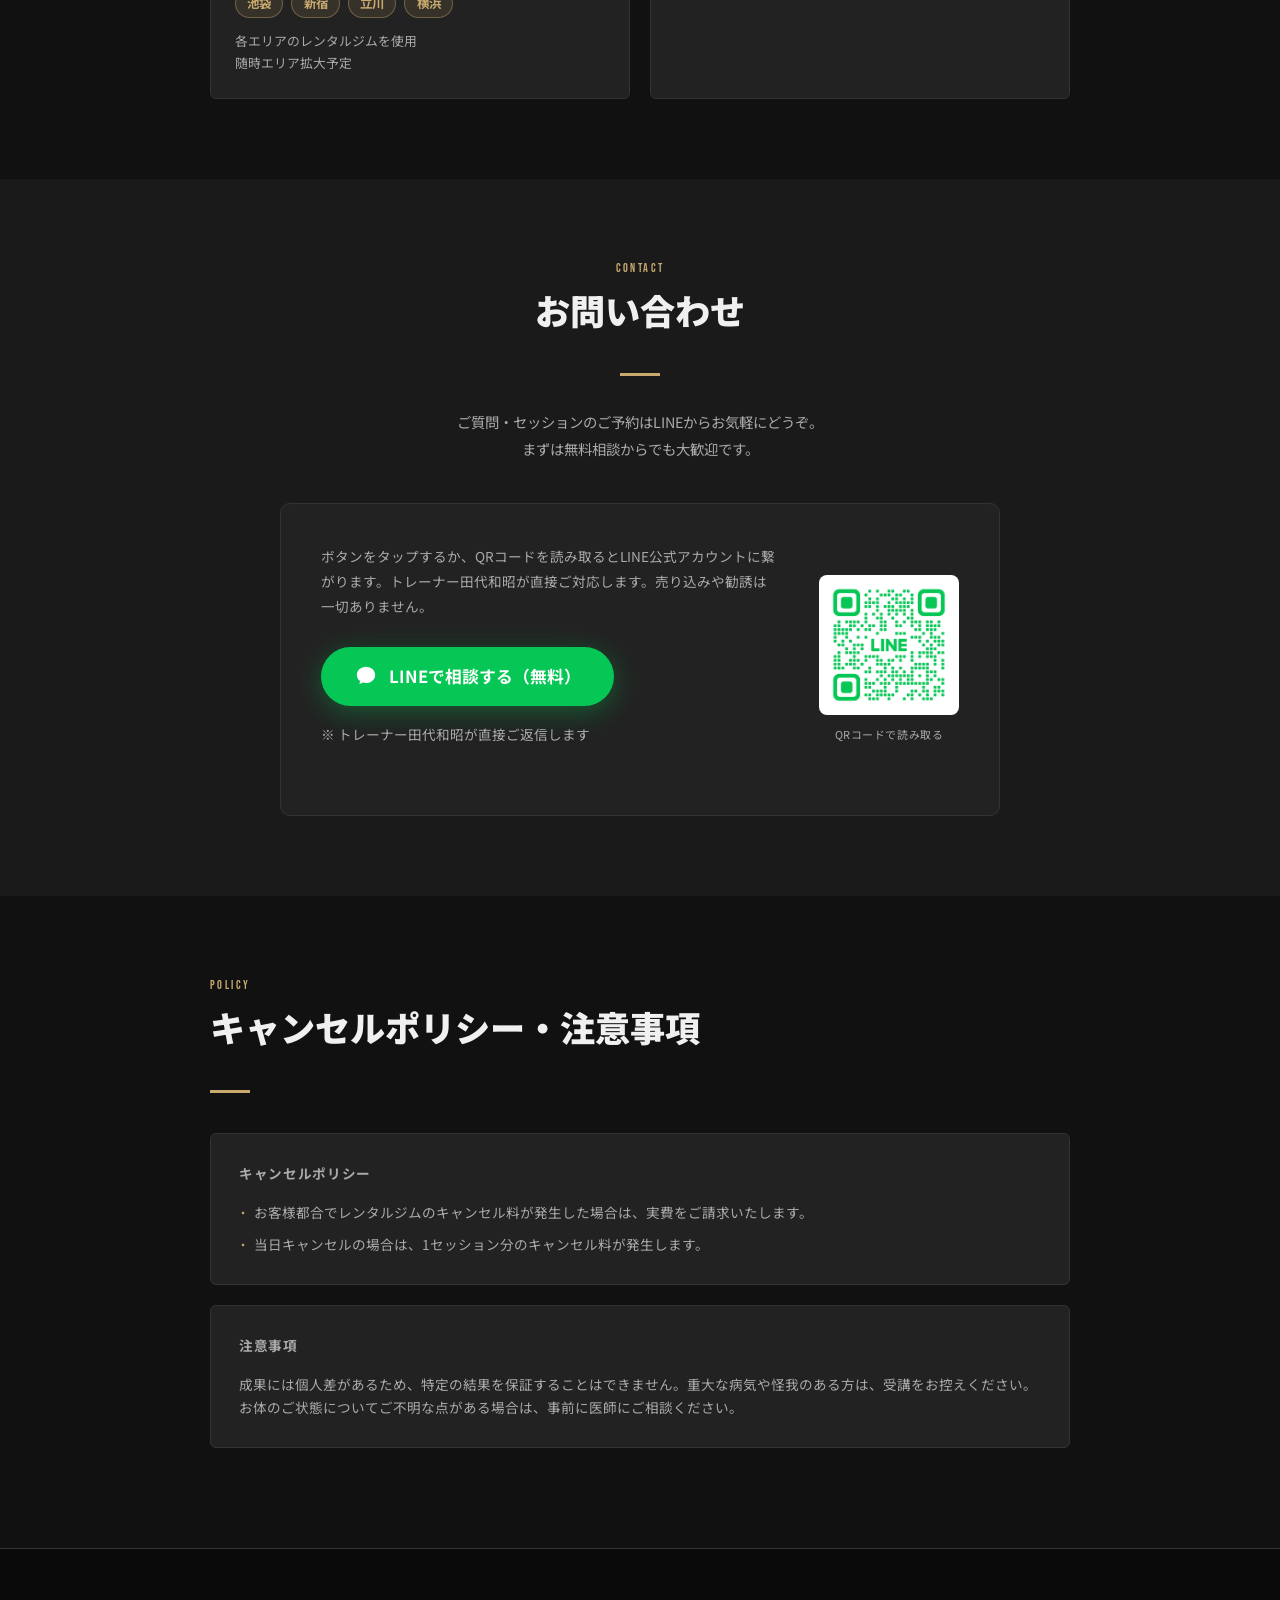
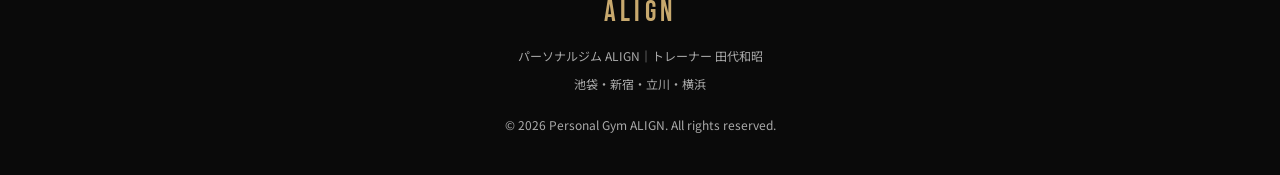
==== commit ba9777bd: "Update payment policy text and remove cash payment option" ====
--- a/index.html
+++ b/index.html
@@ -1183,10 +1183,9 @@
       <div class="payment-tags">
         <span class="payment-tag">🏦 銀行振込</span>
         <span class="payment-tag">📱 PayPay</span>
-        <span class="payment-tag">💴 現金</span>
       </div>
     </div>
-    <p class="payment-prepay-note">※ お支払いはご予約確定時の事前決済となります。</p>
+    <p class="payment-prepay-note">【お支払いについて】日程確定後3日以内にお支払いください。期日までにお支払いが確認できない場合は予約をキャンセルさせていただきます。</p>
   </div>
 </section>
 
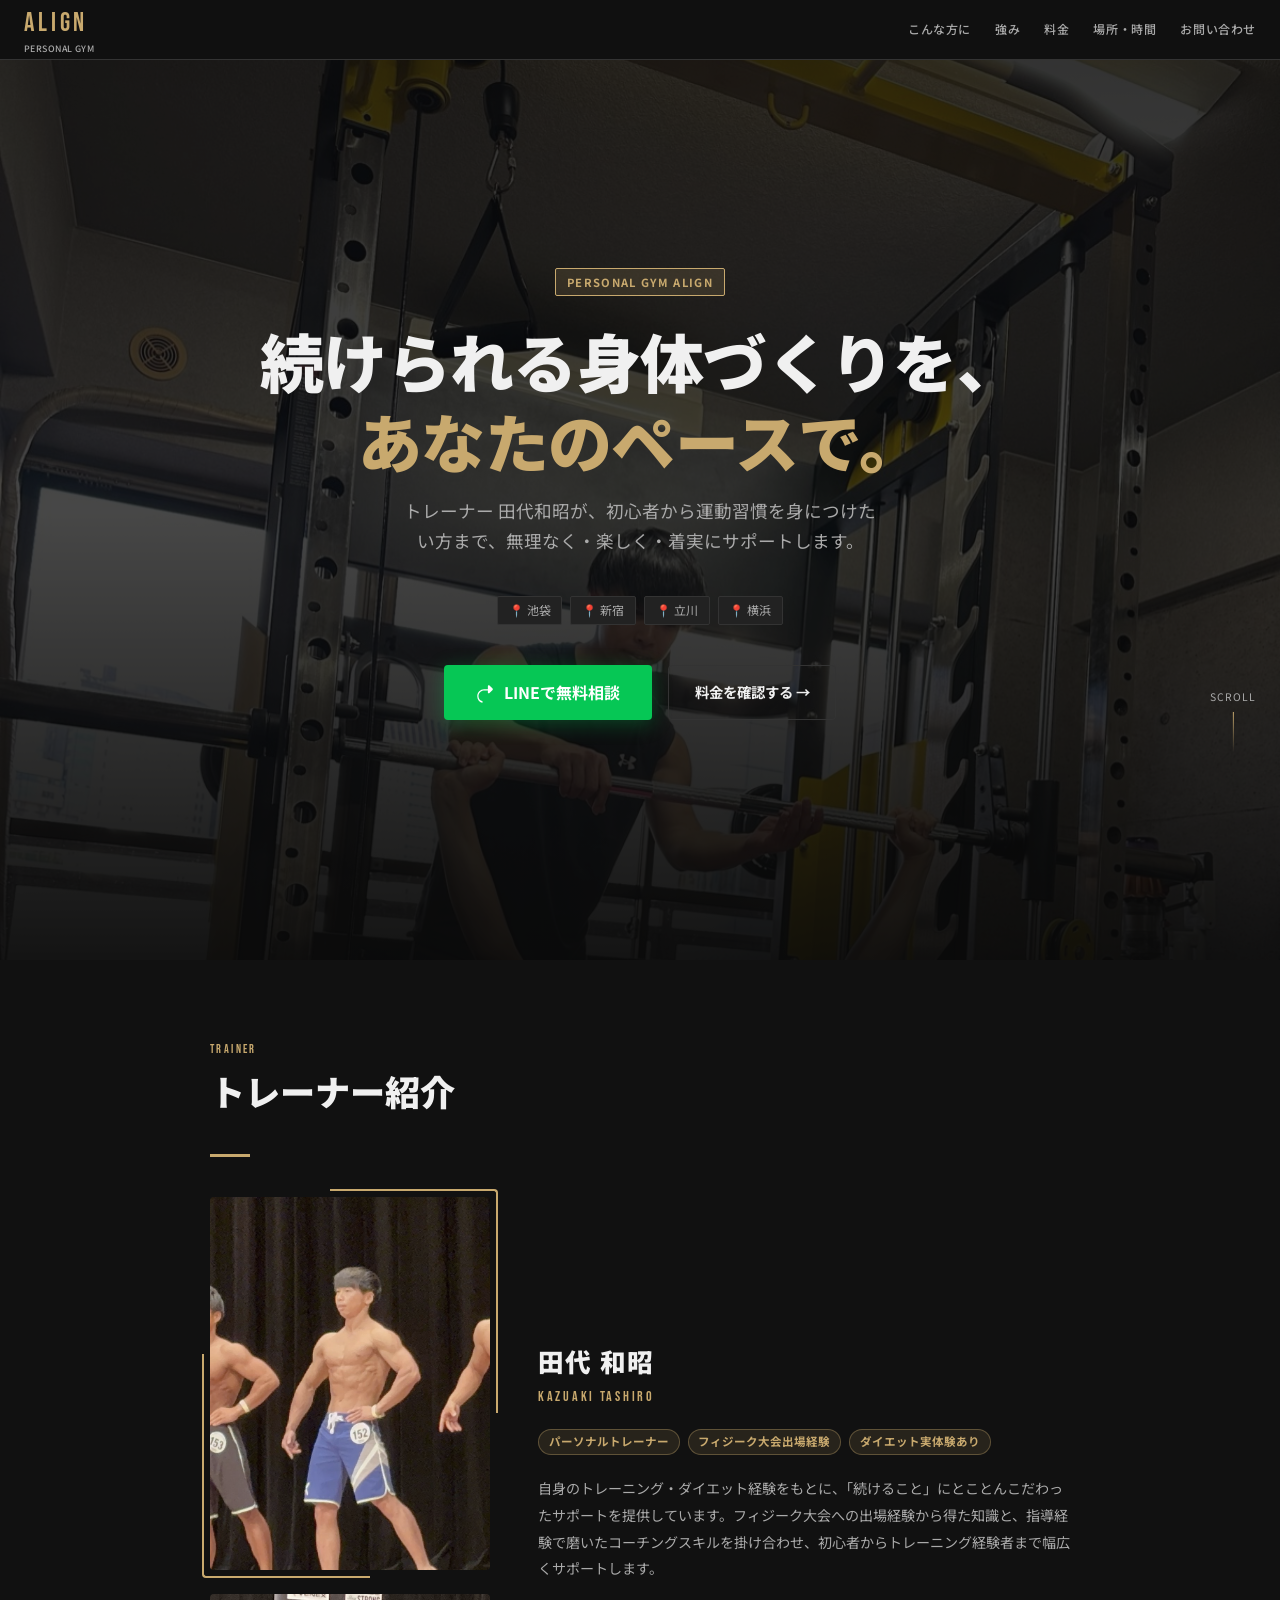
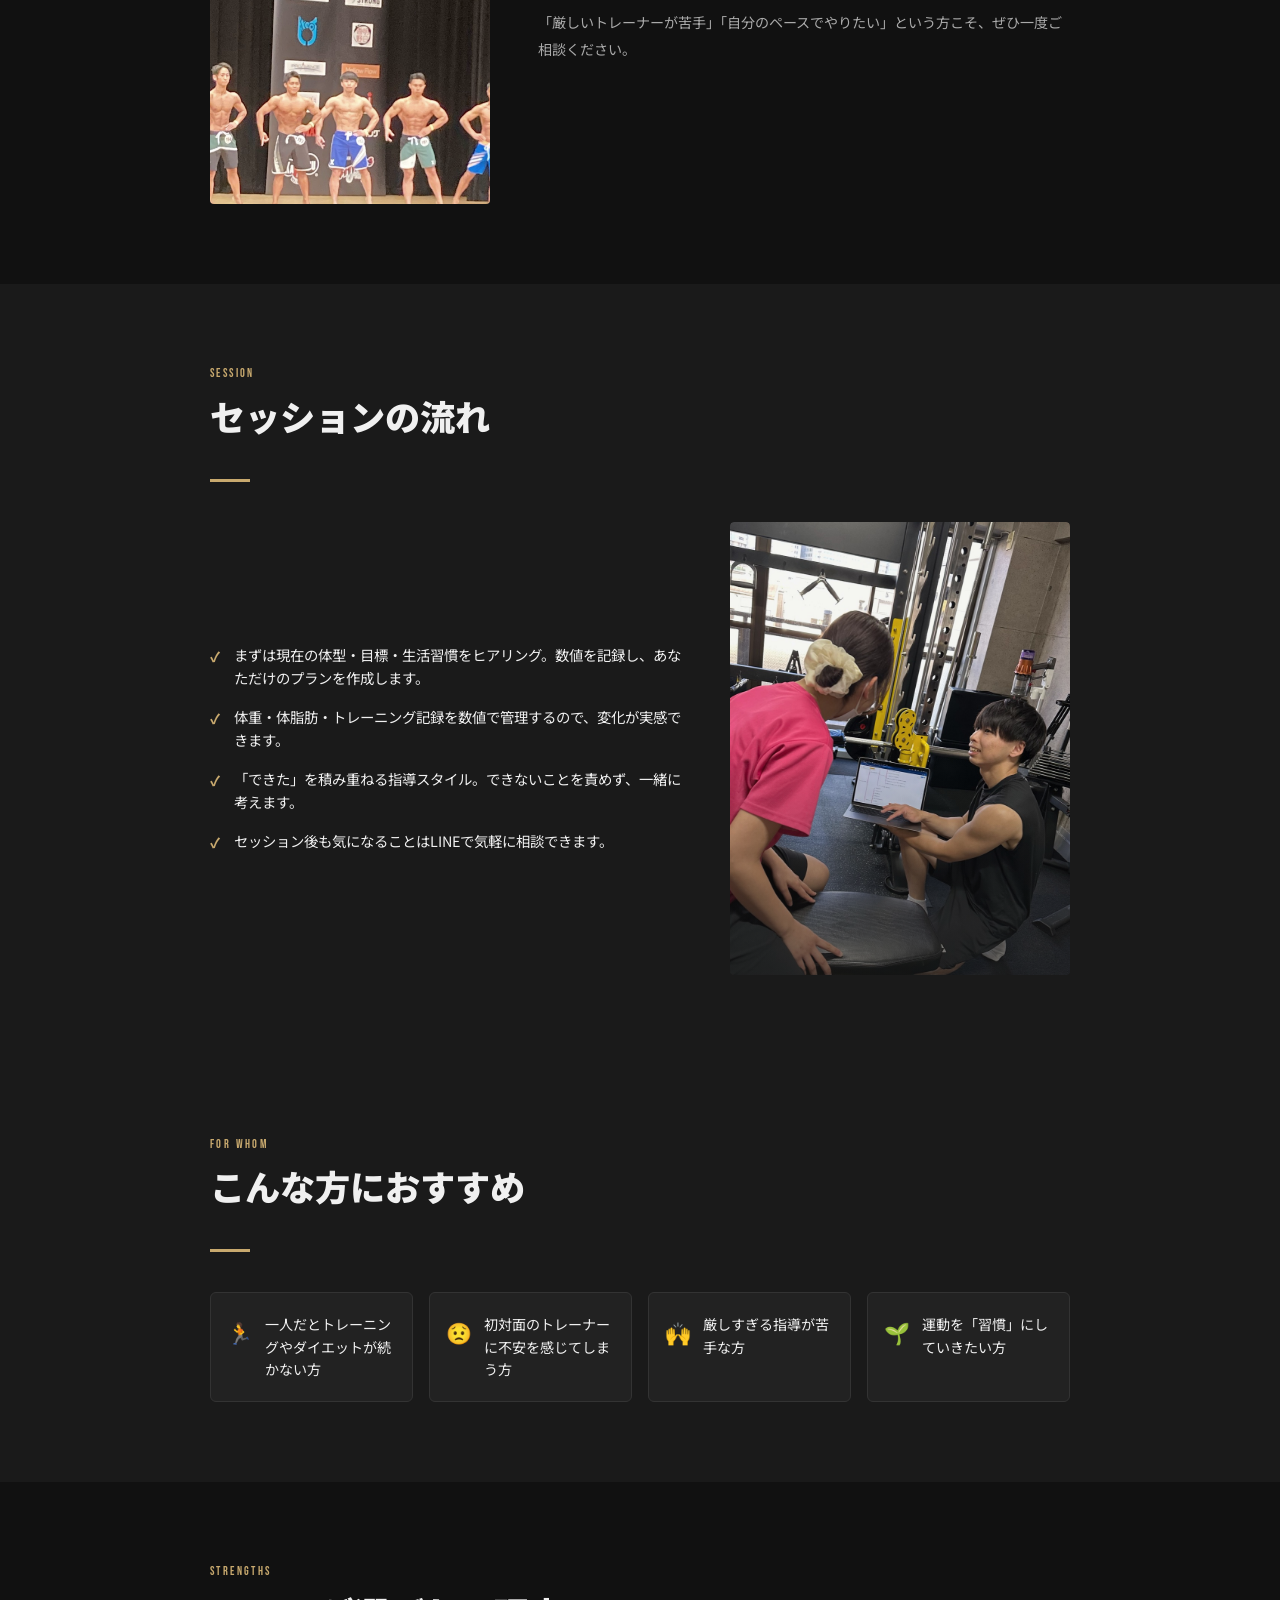
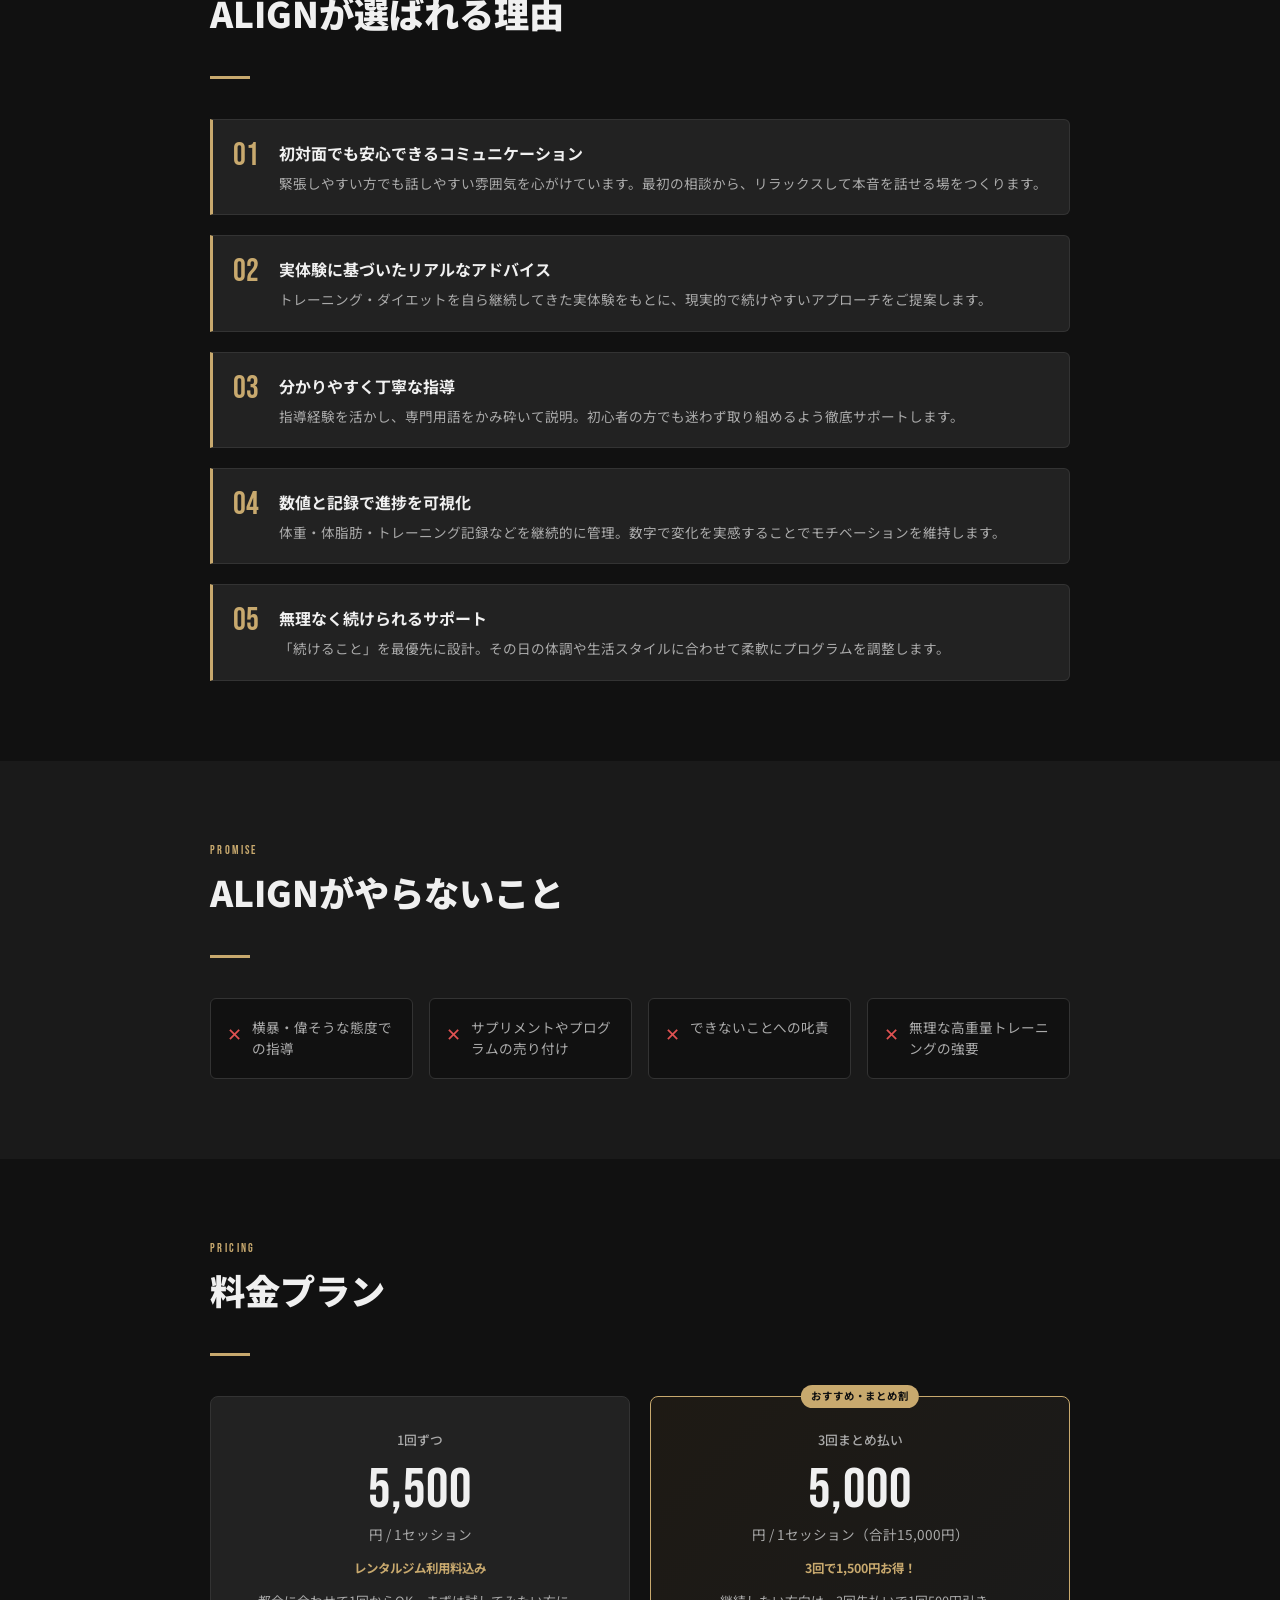
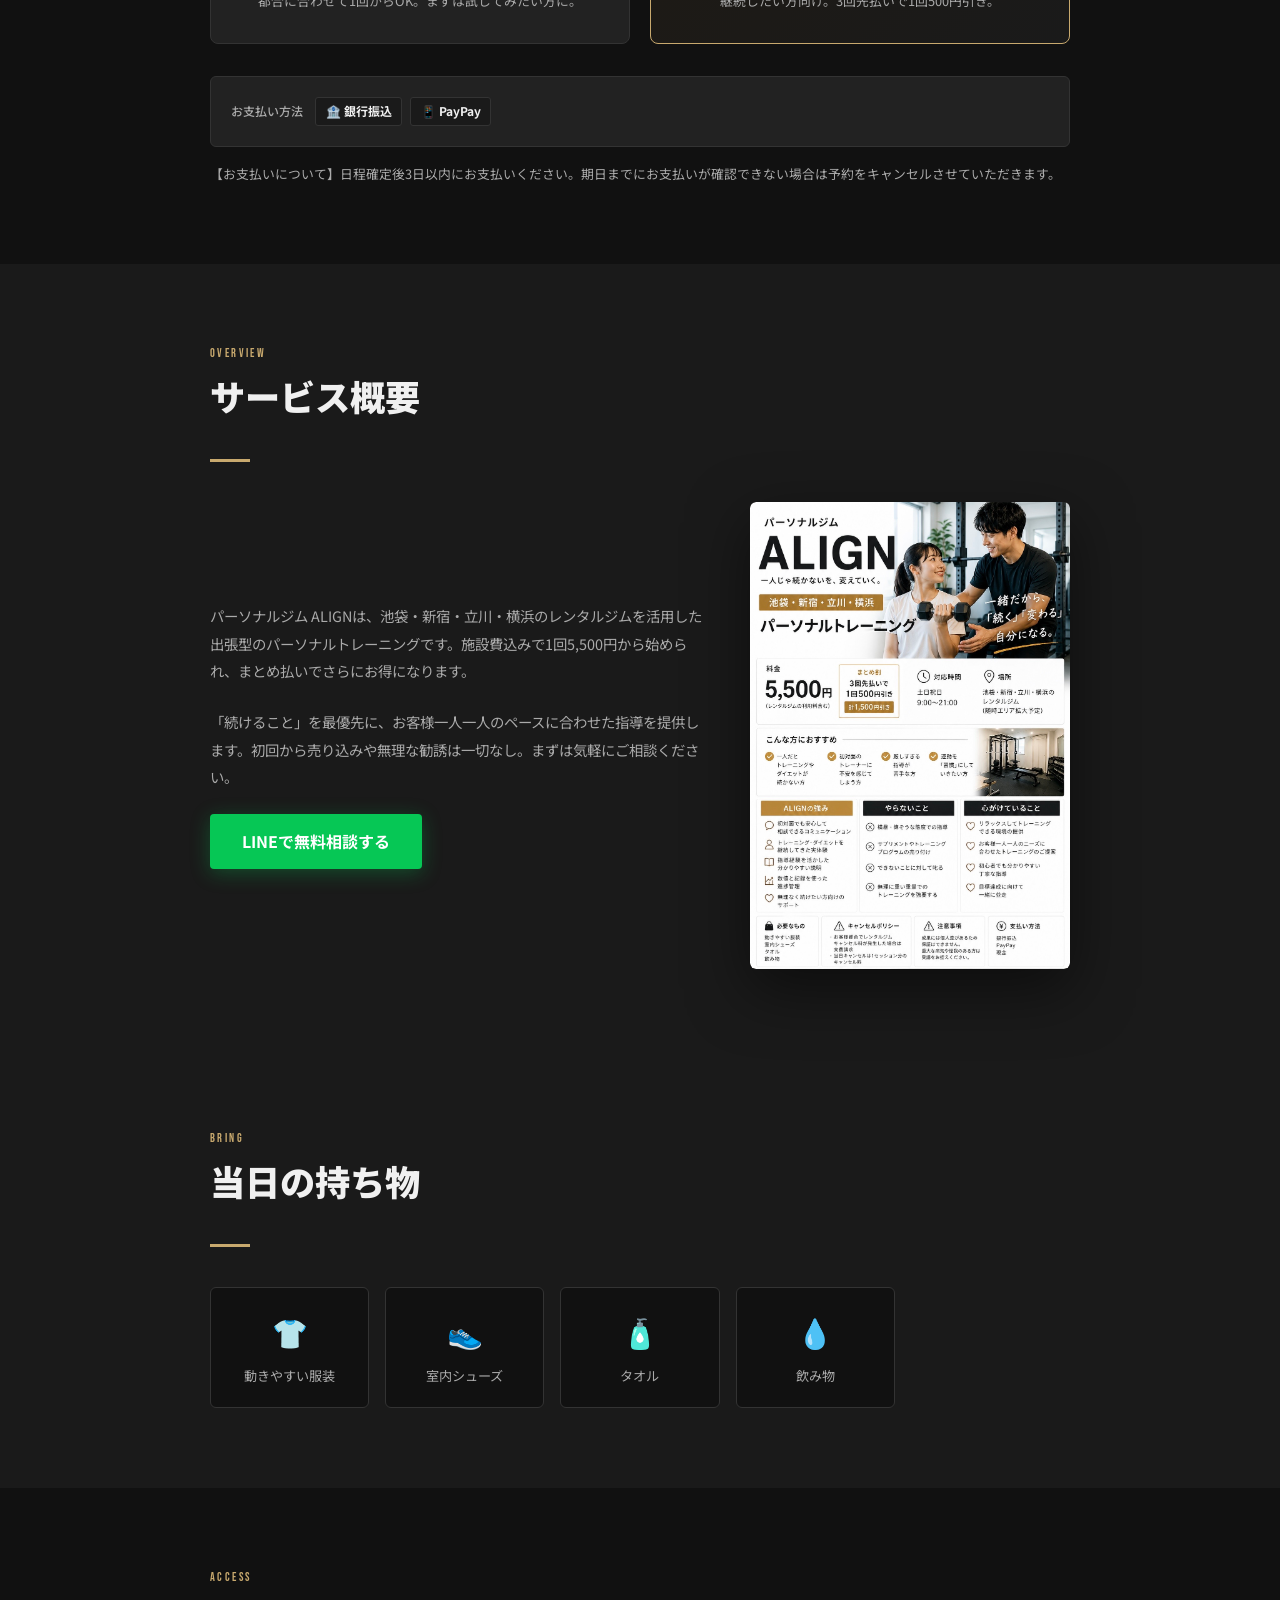
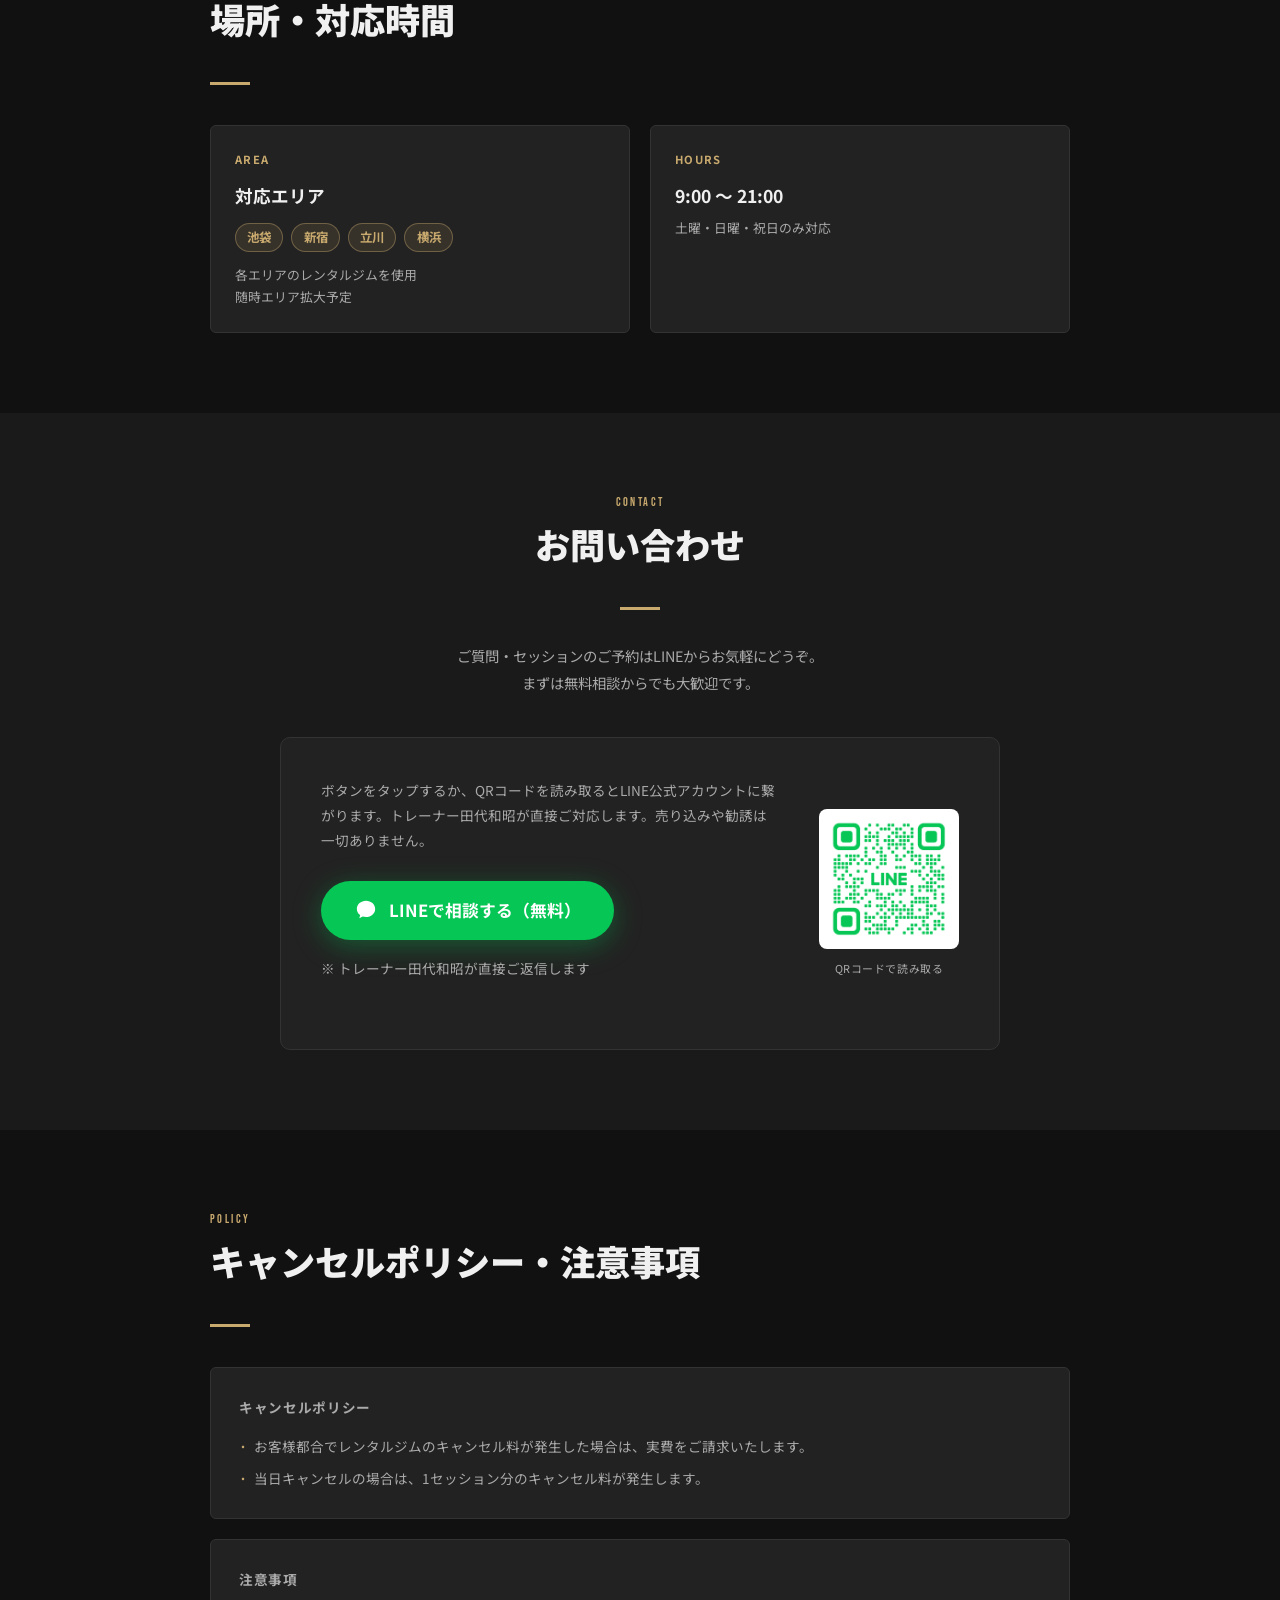
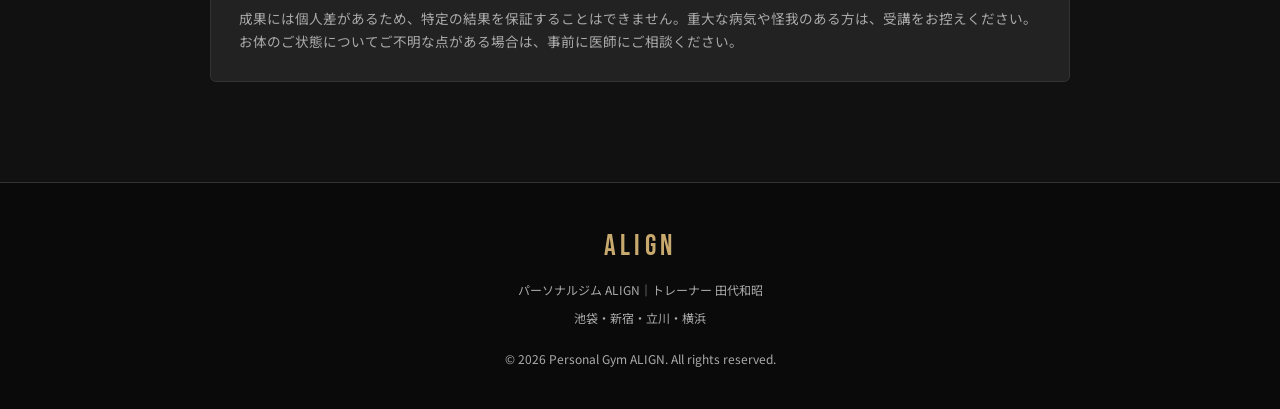
==== commit bd33b484: "トレーナー紹介のフィジーク写真を差し替え Co-Authored-By: Claude Opus 5.5 <noreply@anthropic.com> Claude-Session: https:/" ====
--- a/index.html
+++ b/index.html
@@ -283,6 +283,22 @@
 
     @media (max-width: 680px) {
       .trainer-inner { grid-template-columns: 1fr; gap: 2rem; }
+    }
+
+    .trainer-photos {
+      display: flex;
+      flex-direction: column;
+      gap: 1.5rem;
+    }
+
+    .trainer-photo-sub {
+      width: 100%;
+      aspect-ratio: 4/3;
+      object-fit: cover;
+      object-position: center 45%;
+      border-radius: 4px;
+      display: block;
+      filter: grayscale(20%);
     }
 
     .trainer-photo-wrap {
@@ -1011,8 +1027,11 @@
     <h2 class="section-title">トレーナー紹介</h2>
     <div class="divider"></div>
     <div class="trainer-inner">
-      <div class="trainer-photo-wrap">
-        <img class="trainer-photo" src="./画像素材/IMG_5187.jpg" alt="トレーナー田代和昭" loading="lazy">
+      <div class="trainer-photos">
+        <div class="trainer-photo-wrap">
+          <img class="trainer-photo" src="./画像素材/physique-1.jpg" alt="フィジーク大会に出場するトレーナー田代和昭" loading="lazy">
+        </div>
+        <img class="trainer-photo-sub" src="./画像素材/physique-2.jpg" alt="フィジーク大会のステージで並ぶトレーナー田代和昭(中央・152番)" loading="lazy">
       </div>
       <div class="trainer-text">
         <div class="trainer-name-block">
